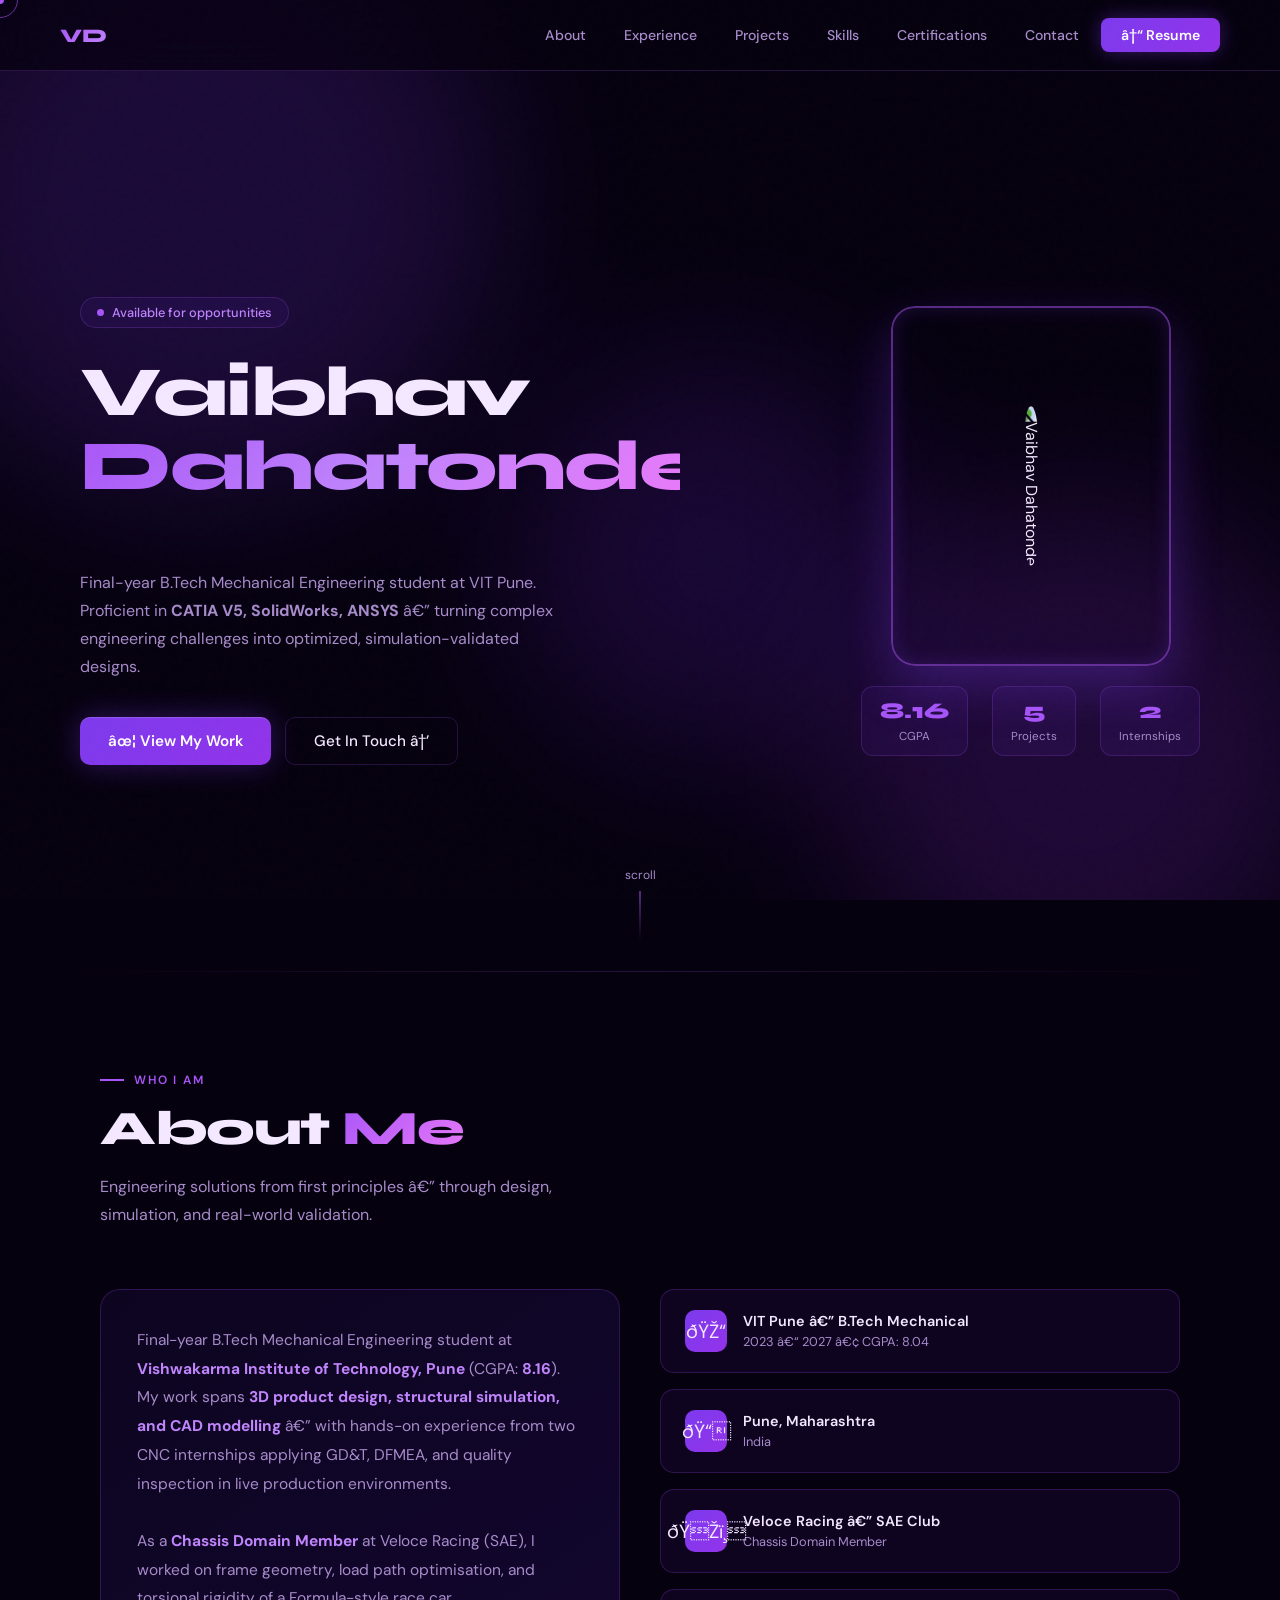
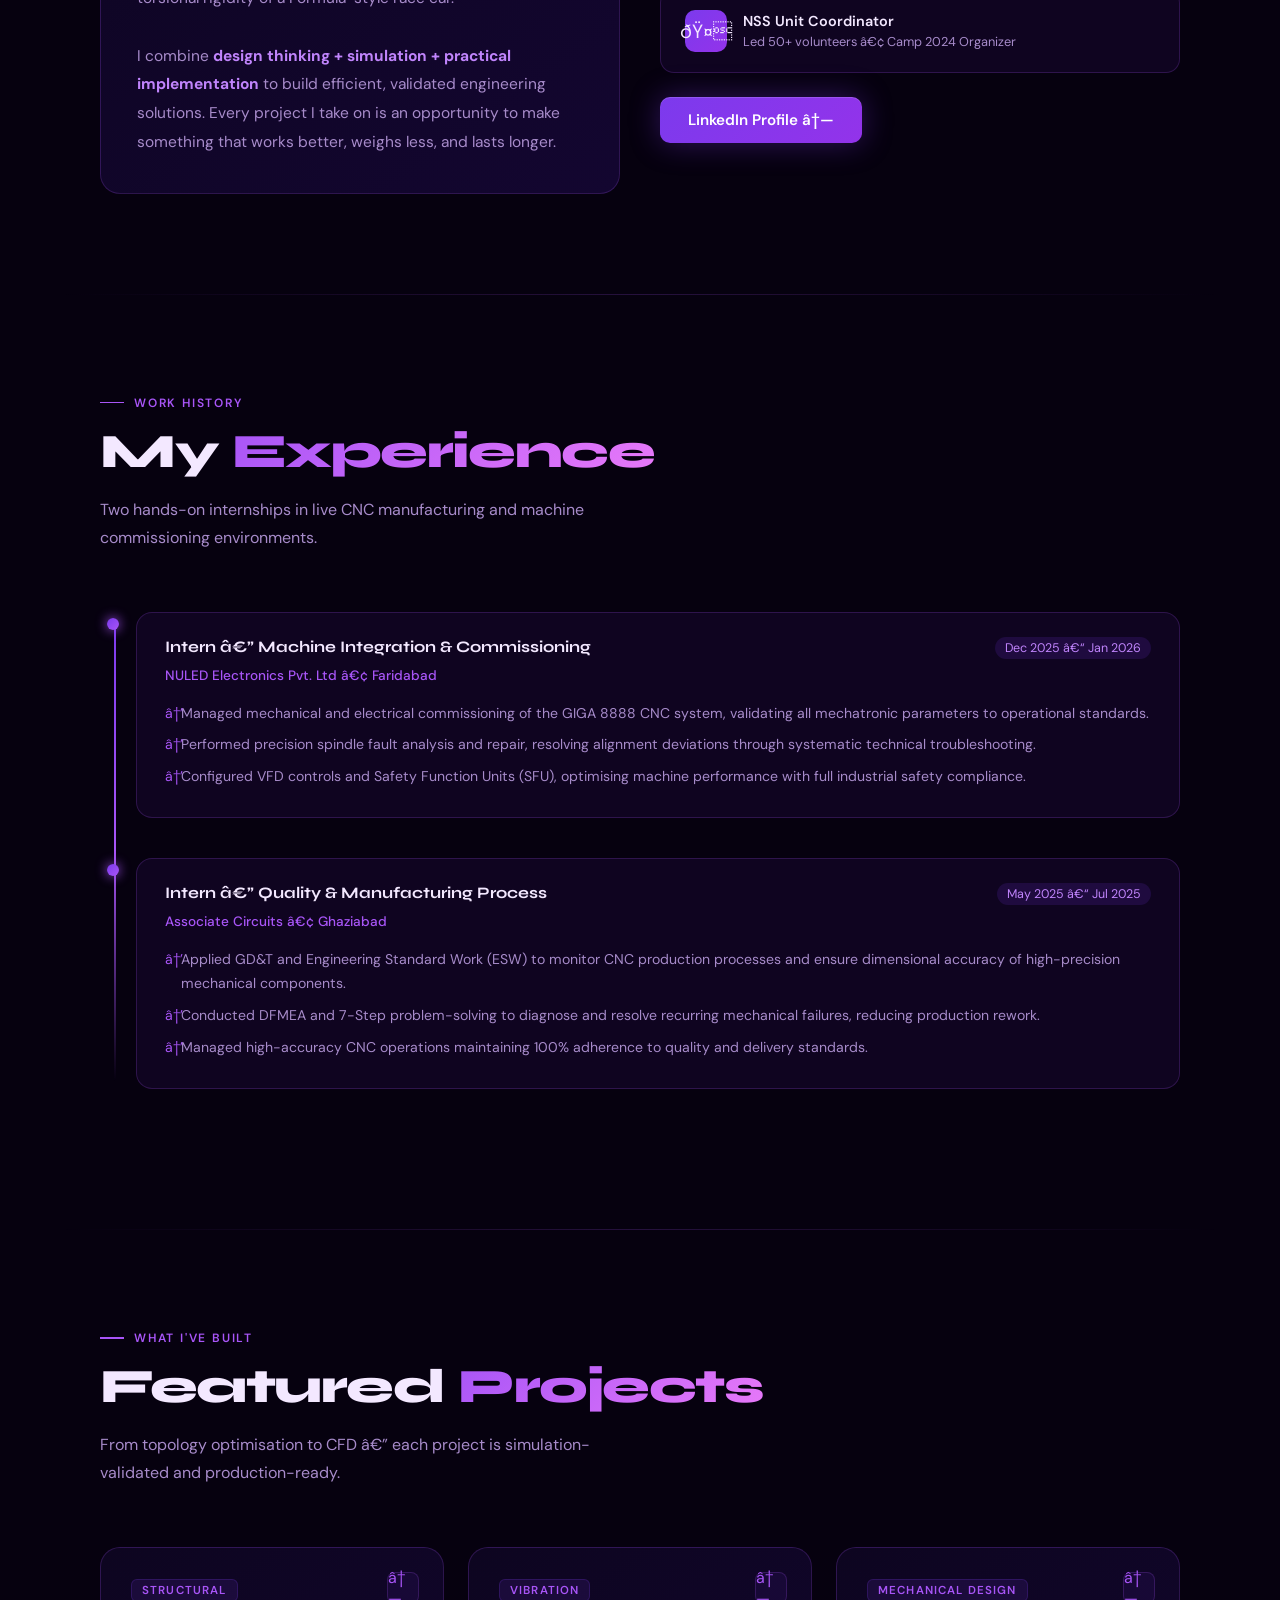
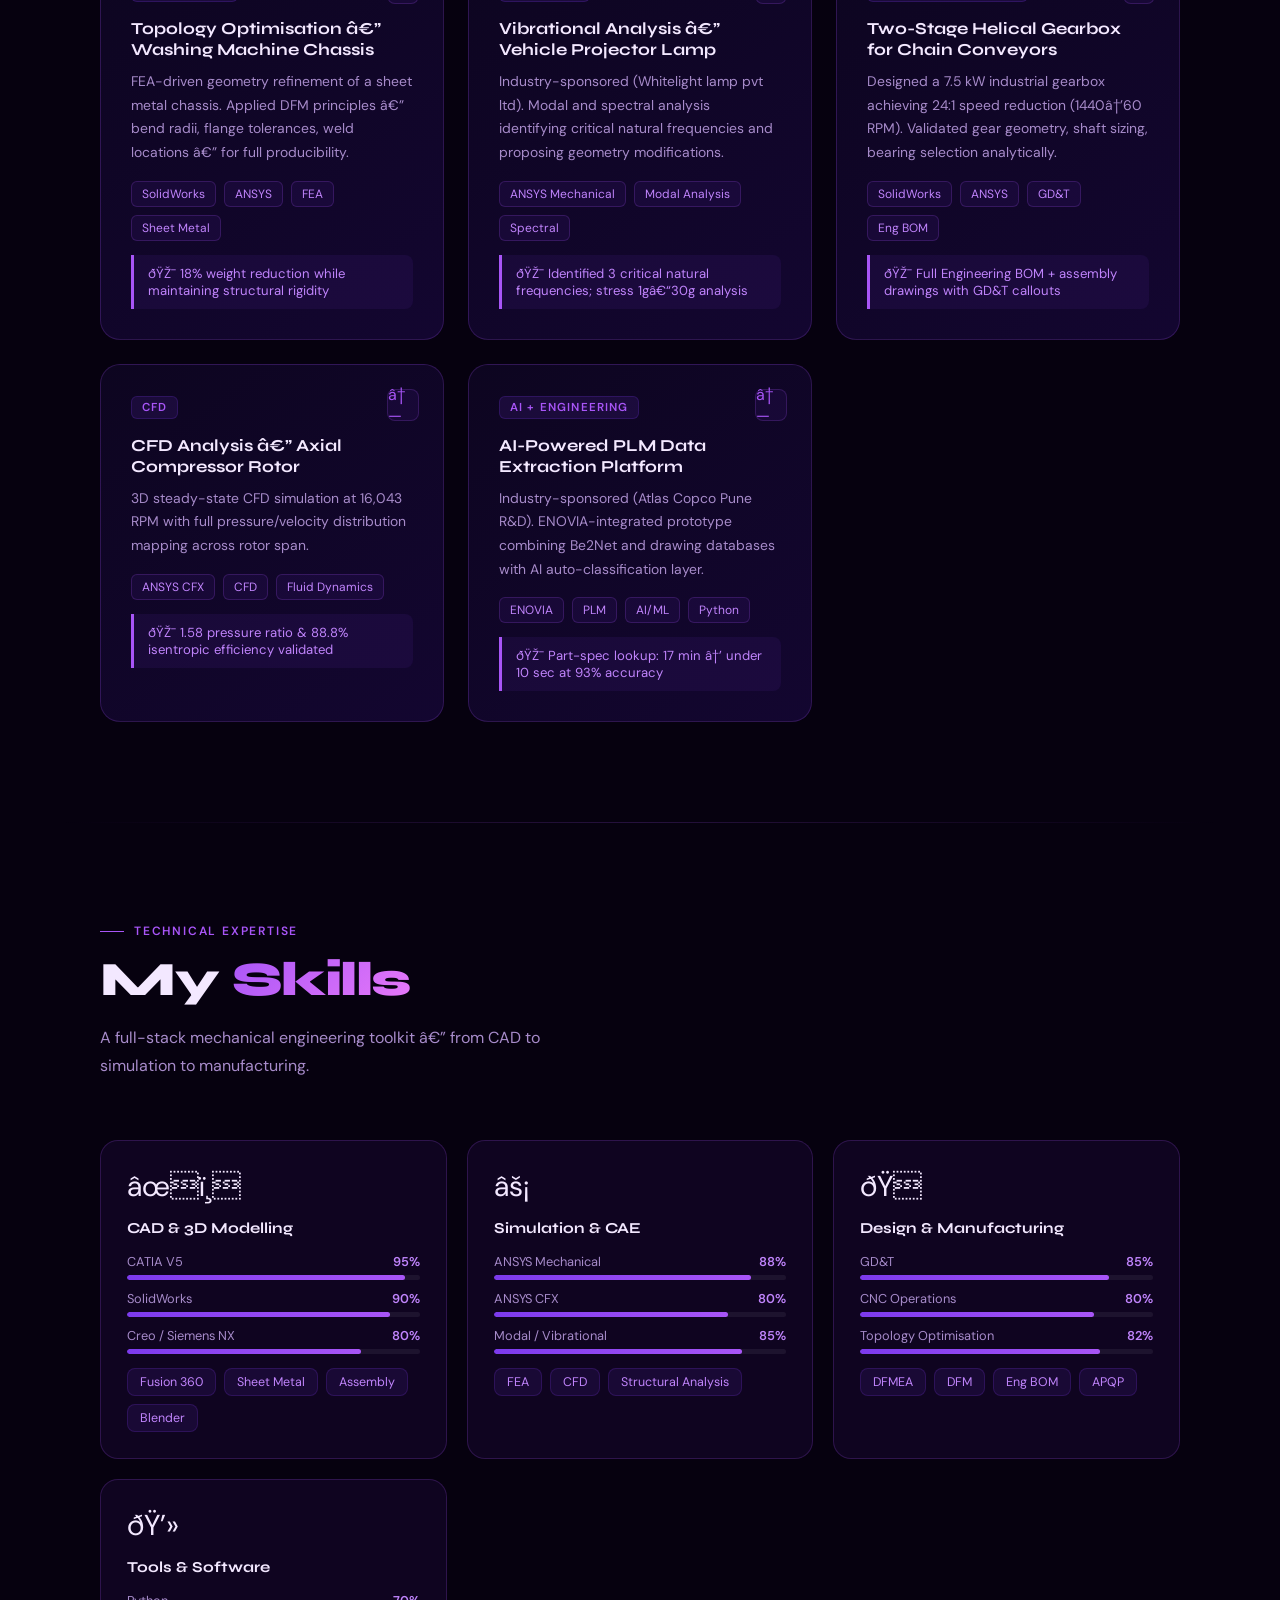
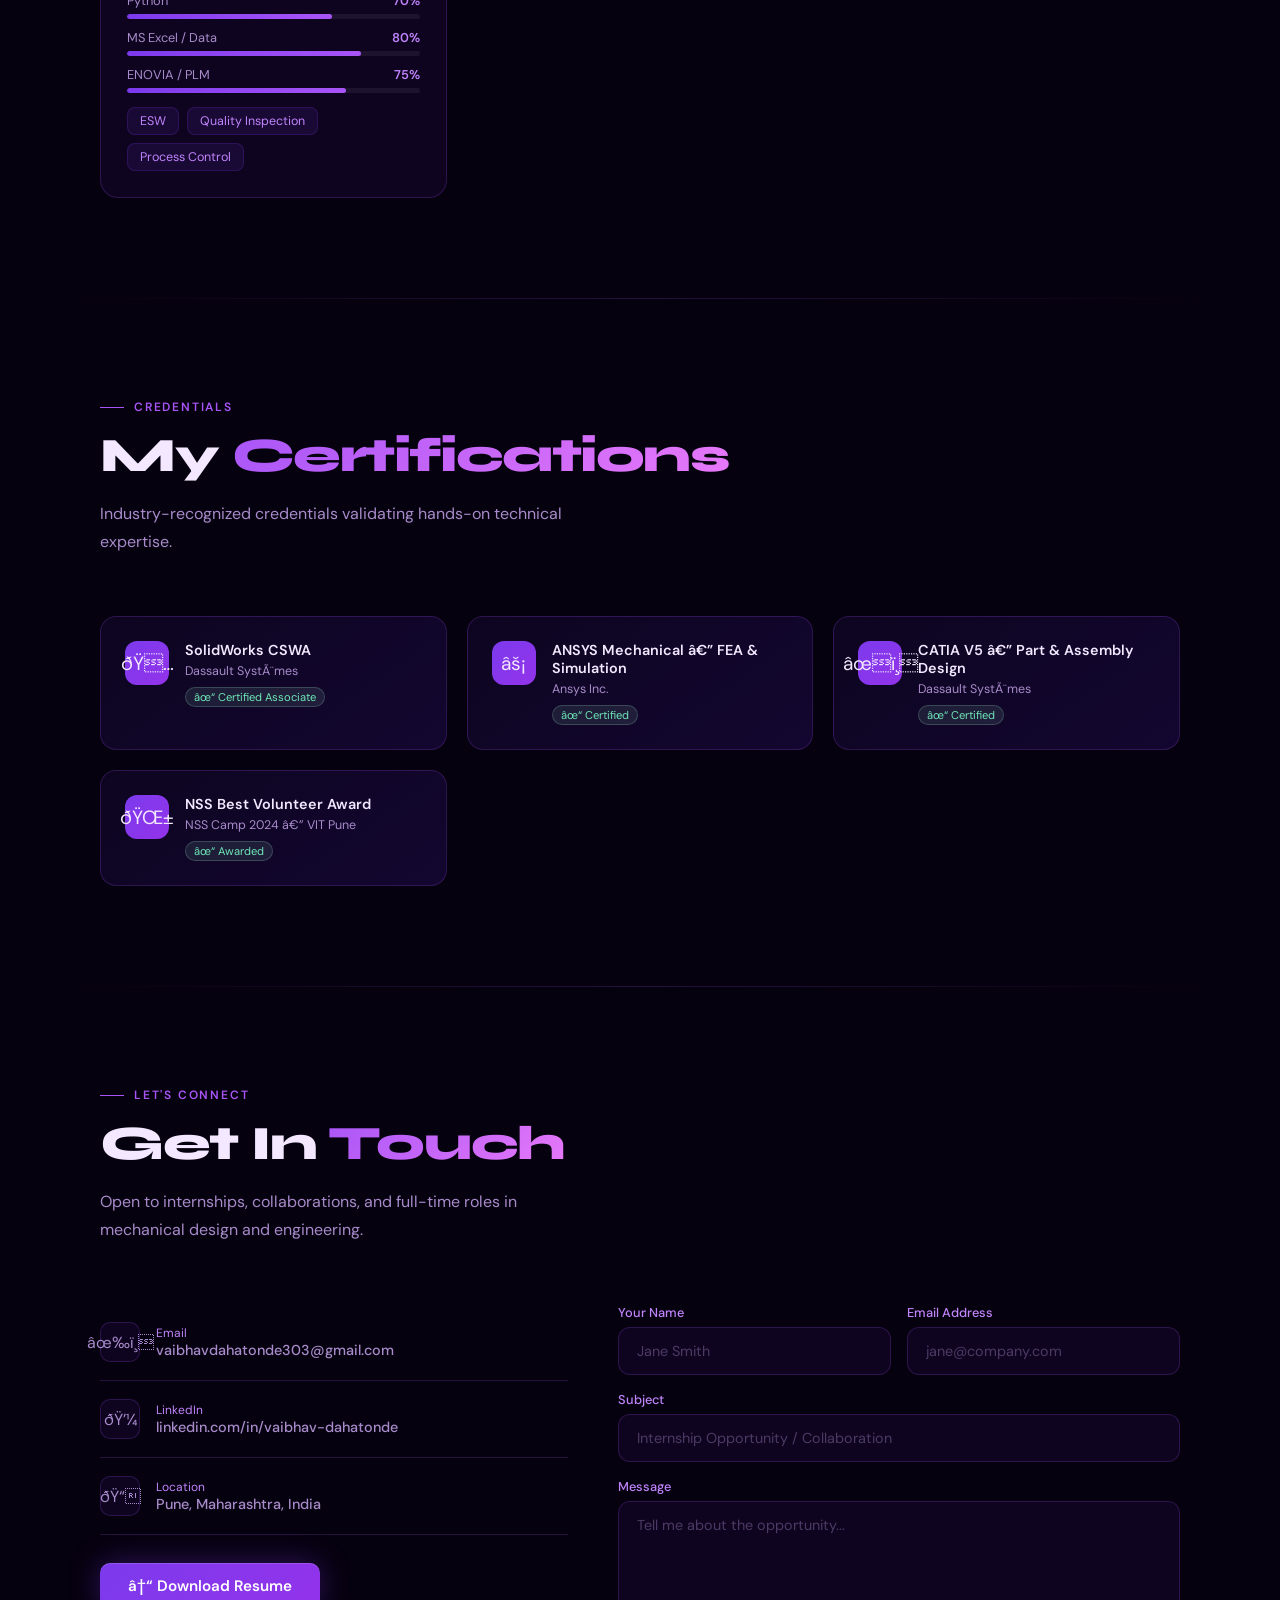
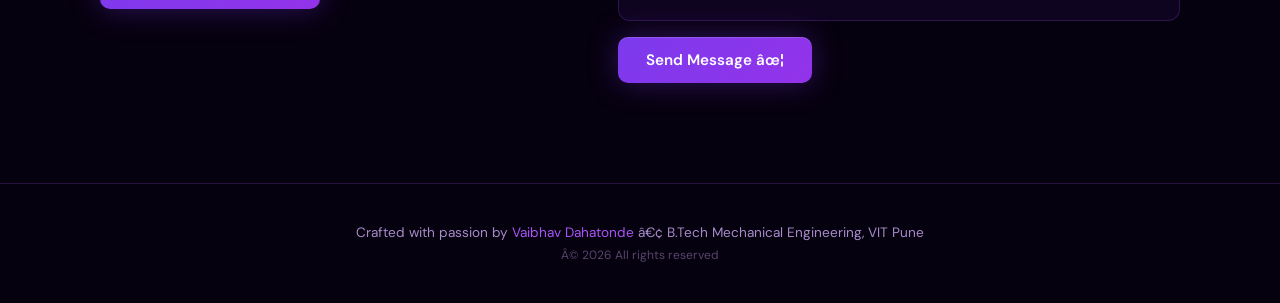
==== index.html @ a826ba63 "Update print statement from 'Hello' to 'Goodbye'" ====
<!DOCTYPE html>
<html lang="en">
<head>
<meta charset="UTF-8">
<meta name="viewport" content="width=device-width, initial-scale=1.0">
<title>Vaibhav Dahatonde | Design Engineer</title>
<link href="https://fonts.googleapis.com/css2?family=Syne:wght@400;600;700;800&family=DM+Sans:wght@300;400;500&display=swap" rel="stylesheet">

<style>
:root {
  --v1: #7c3aed;
  --v2: #9333ea;
  --v3: #a855f7;
  --v4: #c084fc;
  --v5: #e9d5ff;
  --bg: #06010f;
  --bg2: #0d0520;
  --bg3: #130630;
  --surface: rgba(124,58,237,0.08);
  --border: rgba(168,85,247,0.2);
  --text: #f3e8ff;
  --muted: #a78bca;
  --glow: 0 0 40px rgba(124,58,237,0.5);
}

*, *::before, *::after { margin:0; padding:0; box-sizing:border-box; }

html { scroll-behavior: smooth; }

body {
  background: var(--bg);
  color: var(--text);
  font-family: 'DM Sans', sans-serif;
  overflow-x: hidden;
  cursor: none;
}

/* â”€â”€â”€ CUSTOM CURSOR â”€â”€â”€ */
.cursor-dot {
  position: fixed; top:0; left:0; width:8px; height:8px;
  background: var(--v3); border-radius:50%; pointer-events:none;
  z-index:9999; transform:translate(-50%,-50%);
  transition: transform 0.1s;
}
.cursor-ring {
  position: fixed; top:0; left:0; width:36px; height:36px;
  border:1.5px solid rgba(168,85,247,0.6); border-radius:50%;
  pointer-events:none; z-index:9998; transform:translate(-50%,-50%);
  transition: all 0.15s ease;
}
body:has(a:hover) .cursor-ring,
body:has(button:hover) .cursor-ring { transform:translate(-50%,-50%) scale(1.6); border-color:var(--v3); }

/* â”€â”€â”€ NOISE OVERLAY â”€â”€â”€ */
body::before {
  content:''; position:fixed; inset:0;
  background-image: url("data:image/svg+xml,%3Csvg viewBox='0 0 200 200' xmlns='http://www.w3.org/2000/svg'%3E%3Cfilter id='n'%3E%3CfeTurbulence type='fractalNoise' baseFrequency='0.9' numOctaves='4' stitchTiles='stitch'/%3E%3C/filter%3E%3Crect width='100%25' height='100%25' filter='url(%23n)' opacity='0.04'/%3E%3C/svg%3E");
  pointer-events:none; z-index:1000; opacity:0.4;
}

/* â”€â”€â”€ AURORA BG â”€â”€â”€ */
.aurora {
  position:fixed; inset:0; pointer-events:none; z-index:0; overflow:hidden;
}
.aurora-blob {
  position:absolute; border-radius:50%; filter:blur(80px); opacity:0.18; animation:drift 12s ease-in-out infinite alternate;
}
.aurora-blob:nth-child(1) { width:600px; height:600px; background:var(--v1); top:-100px; left:-100px; animation-delay:0s; }
.aurora-blob:nth-child(2) { width:500px; height:500px; background:var(--v2); bottom:-100px; right:-50px; animation-delay:-4s; }
.aurora-blob:nth-child(3) { width:400px; height:400px; background:#6d28d9; top:40%; left:40%; animation-delay:-8s; }

@keyframes drift {
  from { transform: translate(0,0) scale(1); }
  to   { transform: translate(40px,40px) scale(1.1); }
}

/* â”€â”€â”€ NAV â”€â”€â”€ */
header {
  display:flex; justify-content:space-between; align-items:center;
  padding:18px 60px;
  background: rgba(6,1,15,0.7);
  backdrop-filter: blur(20px);
  border-bottom: 1px solid var(--border);
  position:sticky; top:0; z-index:500;
}
.logo {
  font-family:'Syne',sans-serif; font-weight:800; font-size:1.2rem;
  background: linear-gradient(135deg, var(--v3), var(--v4));
  -webkit-background-clip:text; -webkit-text-fill-color:transparent;
  letter-spacing:-0.02em;
}
nav { display:flex; align-items:center; gap:6px; }
nav a {
  color:var(--muted); text-decoration:none; padding:8px 16px;
  border-radius:8px; font-size:0.88rem; font-weight:500;
  transition: all 0.25s; position:relative;
}
nav a:hover { color:var(--text); background:var(--surface); }

.nav-cta {
  background: linear-gradient(135deg, var(--v1), var(--v2)) !important;
  color: white !important; padding:8px 20px !important;
  border-radius:8px; font-weight:600 !important;
  box-shadow: 0 0 20px rgba(124,58,237,0.4);
}
.nav-cta:hover { box-shadow: 0 0 35px rgba(124,58,237,0.7) !important; transform:translateY(-1px); }

.hamburger { display:none; flex-direction:column; gap:5px; cursor:pointer; padding:4px; }
.hamburger span { display:block; width:24px; height:2px; background:var(--v3); border-radius:2px; transition:0.3s; }

/* â”€â”€â”€ HERO â”€â”€â”€ */
.hero {
  position:relative; z-index:1;
  min-height: 100vh;
  display:flex; align-items:center; justify-content:space-between;
  padding: 80px 80px 60px;
  gap:40px;
}

.hero-left { flex:1; max-width:600px; }

.hero-badge {
  display:inline-flex; align-items:center; gap:8px;
  background: var(--surface); border:1px solid var(--border);
  padding:6px 16px; border-radius:50px; margin-bottom:28px;
  font-size:0.8rem; color:var(--v4); font-weight:500;
}
.hero-badge::before { content:''; width:7px; height:7px; background:var(--v3); border-radius:50%; animation: pulse 2s ease infinite; }
@keyframes pulse { 0%,100%{opacity:1;transform:scale(1);} 50%{opacity:0.5;transform:scale(1.3);} }

h1.hero-title {
  font-family:'Syne',sans-serif; font-size:clamp(2.8rem,5.5vw,5rem);
  font-weight:800; line-height:1.05; letter-spacing:-0.03em; margin-bottom:16px;
}
.hero-title span {
  background: linear-gradient(135deg, var(--v3) 0%, #c084fc 50%, #e879f9 100%);
  -webkit-background-clip:text; -webkit-text-fill-color:transparent;
  display:block;
}

.hero-typing {
  font-family:'Syne',sans-serif; font-size:1.2rem; font-weight:600;
  color:var(--v4); margin-bottom:20px; height:1.5em;
}

.hero-desc {
  color:var(--muted); line-height:1.75; font-size:1rem; margin-bottom:36px; max-width:480px;
}

.hero-buttons { display:flex; gap:14px; flex-wrap:wrap; }

.btn-primary {
  display:inline-flex; align-items:center; gap:8px;
  padding:13px 28px;
  background: linear-gradient(135deg, var(--v1), var(--v2));
  border:none; border-radius:10px; color:white;
  font-family:'DM Sans',sans-serif; font-size:0.95rem; font-weight:600;
  cursor:pointer; text-decoration:none;
  box-shadow: 0 0 30px rgba(124,58,237,0.35), inset 0 1px 0 rgba(255,255,255,0.15);
  transition: all 0.3s;
}
.btn-primary:hover { transform:translateY(-3px); box-shadow:0 0 50px rgba(124,58,237,0.6), inset 0 1px 0 rgba(255,255,255,0.15); }

.btn-outline {
  display:inline-flex; align-items:center; gap:8px;
  padding:13px 28px;
  background:transparent; border:1.5px solid var(--border);
  border-radius:10px; color:var(--text);
  font-family:'DM Sans',sans-serif; font-size:0.95rem; font-weight:500;
  cursor:pointer; text-decoration:none; transition:all 0.3s;
}
.btn-outline:hover { border-color:var(--v3); background:var(--surface); transform:translateY(-3px); }

.hero-right {
  flex-shrink:0; display:flex; flex-direction:column; align-items:center; gap:20px;
}

.avatar-wrap {
  position:relative; width:280px; height:360px;
  border-radius: 24px;
  box-shadow: 0 20px 50px rgba(124,58,237,0.3);
  overflow: hidden;
}
.avatar-wrap::after {
  content: '';
  position: absolute;
  inset: 0;
  border-radius: 24px;
  border: 2px solid rgba(168,85,247,0.5);
  box-shadow: inset 0 0 20px rgba(124,58,237,0.2);
  pointer-events: none;
  z-index: 2;
}
.avatar-ring, .avatar-ring2 {
  display: none;
}
.avatar-wrap img {
  position: absolute;
  top: 50%;
  left: 50%;
  width: 360px;
  height: 280px;
  object-fit: cover;
  transform: translate(-50%, -50%) rotate(90deg);
  z-index: 1;
}
.avatar-placeholder {
  width: 100%; height: 100%; border-radius: 24px;
  background: linear-gradient(135deg, var(--bg3), var(--v1));
  display:flex; align-items:center; justify-content:center;
  font-family:'Syne',sans-serif; font-size:4rem; font-weight:800;
  color:rgba(255,255,255,0.8);
}

.hero-stats {
  display:flex; gap:24px;
}
.stat-chip {
  background:var(--surface); border:1px solid var(--border);
  padding:10px 18px; border-radius:12px; text-align:center;
}
.stat-chip .num { font-family:'Syne',sans-serif; font-size:1.4rem; font-weight:800; color:var(--v3); display:block; }
.stat-chip .label { font-size:0.72rem; color:var(--muted); }

.scroll-hint {
  position:absolute; bottom:30px; left:50%; transform:translateX(-50%);
  display:flex; flex-direction:column; align-items:center; gap:8px;
  color:var(--muted); font-size:0.75rem; z-index:2;
  animation: float 2.5s ease-in-out infinite;
}
.scroll-hint::after {
  content:''; width:1px; height:50px;
  background: linear-gradient(to bottom, var(--v3), transparent);
}
@keyframes float { 0%,100%{transform:translateX(-50%) translateY(0);} 50%{transform:translateX(-50%) translateY(8px);} }

/* â”€â”€â”€ SECTION WRAPPER â”€â”€â”€ */
.section-wrap {
  position:relative; z-index:1;
  max-width:1200px; margin:0 auto; padding:100px 60px;
}

.section-label {
  font-size:0.75rem; font-weight:600; letter-spacing:0.15em;
  text-transform:uppercase; color:var(--v3); margin-bottom:12px;
  display:flex; align-items:center; gap:10px;
}
.section-label::before { content:''; width:24px; height:1.5px; background:var(--v3); }

h2.section-title {
  font-family:'Syne',sans-serif; font-size:clamp(2rem,4vw,3rem);
  font-weight:800; letter-spacing:-0.03em; margin-bottom:16px;
}

.section-title span {
  background: linear-gradient(135deg, var(--v3), #e879f9);
  -webkit-background-clip:text; -webkit-text-fill-color:transparent;
}

.section-desc { color:var(--muted); max-width:500px; line-height:1.75; margin-bottom:60px; }

/* â”€â”€â”€ DIVIDER â”€â”€â”€ */
.divider {
  height:1px; background: linear-gradient(to right, transparent, var(--border), transparent);
  margin: 0 60px; position:relative; z-index:1;
}

/* â”€â”€â”€ ABOUT â”€â”€â”€ */
.about-grid { display:grid; grid-template-columns:1fr 1fr; gap:40px; align-items:start; }

.about-card {
  background: linear-gradient(145deg, var(--bg2), var(--bg3));
  border:1px solid var(--border); border-radius:20px; padding:36px;
  line-height:1.85; color:var(--muted); font-size:0.97rem;
}
.about-card strong { color:var(--v4); }

.about-highlights { display:flex; flex-direction:column; gap:16px; }

.highlight-item {
  background:var(--surface); border:1px solid var(--border);
  border-radius:14px; padding:20px 24px;
  display:flex; align-items:center; gap:16px;
  transition:all 0.3s;
}
.highlight-item:hover { border-color:var(--v3); transform:translateX(6px); }

.hi-icon {
  width:42px; height:42px; border-radius:10px;
  background: linear-gradient(135deg, var(--v1), var(--v2));
  display:flex; align-items:center; justify-content:center; font-size:1.2rem; flex-shrink:0;
}
.hi-text strong { display:block; font-weight:600; font-size:0.9rem; color:var(--text); }
.hi-text span { font-size:0.8rem; color:var(--muted); }

/* â”€â”€â”€ EXPERIENCE â”€â”€â”€ */
.timeline { position:relative; padding-left:36px; }
.timeline::before {
  content:''; position:absolute; left:14px; top:8px; bottom:8px; width:1.5px;
  background: linear-gradient(to bottom, var(--v1), var(--v3), transparent);
}

.timeline-item { position:relative; margin-bottom:40px; }
.timeline-item::before {
  content:''; position:absolute; left:-29px; top:6px;
  width:12px; height:12px; border-radius:50%;
  background: linear-gradient(135deg, var(--v1), var(--v3));
  box-shadow: 0 0 12px var(--v3);
}

.timeline-card {
  background:var(--surface); border:1px solid var(--border);
  border-radius:16px; padding:24px 28px; transition:all 0.3s;
}
.timeline-card:hover { border-color:var(--v3); box-shadow:0 0 30px rgba(124,58,237,0.15); }

.tc-header { display:flex; justify-content:space-between; align-items:flex-start; flex-wrap:wrap; gap:8px; margin-bottom:8px; }
.tc-role { font-family:'Syne',sans-serif; font-weight:700; font-size:1rem; color:var(--text); }
.tc-period { font-size:0.78rem; color:var(--v4); background:rgba(124,58,237,0.15); padding:3px 10px; border-radius:20px; }
.tc-company { font-size:0.85rem; color:var(--v3); font-weight:500; margin-bottom:14px; }
.tc-points { list-style:none; }
.tc-points li { font-size:0.88rem; color:var(--muted); line-height:1.7; padding:4px 0; padding-left:16px; position:relative; }
.tc-points li::before { content:'â†’'; position:absolute; left:0; color:var(--v3); }

/* â”€â”€â”€ PROJECTS â”€â”€â”€ */
.projects-grid { display:grid; grid-template-columns:repeat(auto-fit,minmax(320px,1fr)); gap:24px; }

.project-card {
  background: linear-gradient(145deg, var(--bg2), var(--bg3));
  border:1px solid var(--border); border-radius:20px; padding:30px;
  transition: all 0.4s; position:relative; overflow:hidden;
  cursor:pointer;
}
.project-card::before {
  content:''; position:absolute; inset:0;
  background: linear-gradient(135deg, rgba(124,58,237,0.08), transparent);
  opacity:0; transition:0.4s;
}
.project-card:hover { border-color:var(--v3); transform:translateY(-8px); box-shadow:0 20px 60px rgba(124,58,237,0.2); }
.project-card:hover::before { opacity:1; }

.pc-tag {
  display:inline-block; font-size:0.72rem; font-weight:600; letter-spacing:0.1em;
  text-transform:uppercase; color:var(--v3); background:rgba(124,58,237,0.12);
  border:1px solid rgba(124,58,237,0.2); padding:3px 10px; border-radius:6px; margin-bottom:16px;
}
.pc-title { font-family:'Syne',sans-serif; font-size:1.05rem; font-weight:700; margin-bottom:10px; color:var(--text); }
.pc-desc { font-size:0.87rem; color:var(--muted); line-height:1.7; margin-bottom:16px; }
.pc-tools { display:flex; gap:8px; flex-wrap:wrap; }
.pc-tool {
  font-size:0.75rem; padding:4px 10px; border-radius:6px;
  background:var(--surface); border:1px solid var(--border); color:var(--v4);
}
.pc-arrow {
  position:absolute; top:24px; right:24px; width:32px; height:32px;
  border-radius:8px; background:var(--surface); border:1px solid var(--border);
  display:flex; align-items:center; justify-content:center; color:var(--v3);
  transition:0.3s; font-size:1rem;
}
.project-card:hover .pc-arrow { background:var(--v1); border-color:var(--v1); color:white; }

.pc-achievement {
  margin-top:14px; padding:10px 14px;
  background:rgba(124,58,237,0.08); border-left:3px solid var(--v3);
  border-radius:0 8px 8px 0; font-size:0.82rem; color:var(--v4);
}

/* â”€â”€â”€ SKILLS â”€â”€â”€ */
.skills-grid { display:grid; grid-template-columns:repeat(auto-fit,minmax(260px,1fr)); gap:20px; }

.skill-category {
  background:var(--surface); border:1px solid var(--border);
  border-radius:18px; padding:26px; transition:all 0.3s;
}
.skill-category:hover { border-color:var(--v3); box-shadow:0 0 30px rgba(124,58,237,0.15); }

.sc-icon { font-size:1.8rem; margin-bottom:14px; }
.sc-title { font-family:'Syne',sans-serif; font-weight:700; font-size:0.95rem; margin-bottom:16px; color:var(--text); }

.skill-bars { display:flex; flex-direction:column; gap:10px; }
.skill-bar-item { }
.sbi-header { display:flex; justify-content:space-between; font-size:0.8rem; margin-bottom:5px; }
.sbi-name { color:var(--muted); }
.sbi-pct { color:var(--v4); font-weight:600; }
.sbi-track { height:5px; background:rgba(255,255,255,0.06); border-radius:5px; overflow:hidden; }
.sbi-fill { height:100%; border-radius:5px; background: linear-gradient(90deg, var(--v1), var(--v3)); transform:scaleX(0); transform-origin:left; transition:transform 1.2s cubic-bezier(0.4,0,0.2,1); }
.sbi-fill.animated { transform:scaleX(1); }

.skill-tags { display:flex; flex-wrap:wrap; gap:8px; margin-top:14px; }
.skill-tag {
  font-size:0.78rem; padding:5px 12px; border-radius:8px;
  background:rgba(124,58,237,0.1); border:1px solid rgba(124,58,237,0.2);
  color:var(--v4); transition:all 0.25s;
}
.skill-tag:hover { background:rgba(124,58,237,0.2); color:var(--v3); }

/* â”€â”€â”€ CERTIFICATIONS â”€â”€â”€ */
.cert-grid { display:grid; grid-template-columns:repeat(auto-fit,minmax(260px,1fr)); gap:20px; }

.cert-card {
  background: linear-gradient(145deg, var(--bg2), var(--bg3));
  border:1px solid var(--border); border-radius:16px; padding:24px;
  display:flex; align-items:flex-start; gap:16px; transition:all 0.3s;
}
.cert-card:hover { border-color:var(--v3); transform:translateY(-4px); box-shadow:0 12px 40px rgba(124,58,237,0.15); }

.cert-icon {
  width:44px; height:44px; border-radius:12px; flex-shrink:0;
  background: linear-gradient(135deg, var(--v1), var(--v2));
  display:flex; align-items:center; justify-content:center; font-size:1.2rem;
}
.cert-name { font-weight:600; font-size:0.9rem; color:var(--text); margin-bottom:4px; }
.cert-issuer { font-size:0.78rem; color:var(--muted); }
.cert-badge {
  display:inline-block; margin-top:8px; font-size:0.7rem; padding:2px 8px;
  background:rgba(167,243,208,0.1); border:1px solid rgba(167,243,208,0.2);
  color:#6ee7b7; border-radius:20px;
}

/* â”€â”€â”€ CONTACT â”€â”€â”€ */
.contact-grid { display:grid; grid-template-columns:1fr 1.2fr; gap:50px; align-items:start; }

.contact-info { }
.contact-item {
  display:flex; align-items:center; gap:16px; padding:18px 0;
  border-bottom:1px solid var(--border); color:var(--muted);
  text-decoration:none; transition:0.3s;
}
.contact-item:hover { color:var(--text); }
.contact-item:hover .ci-icon { background: linear-gradient(135deg,var(--v1),var(--v2)); }
.ci-icon {
  width:40px; height:40px; border-radius:10px; background:var(--surface);
  border:1px solid var(--border); display:flex; align-items:center; justify-content:center;
  font-size:1rem; transition:0.3s; flex-shrink:0;
}
.ci-label { font-size:0.75rem; color:var(--v4); }
.ci-val { font-size:0.9rem; font-weight:500; }

.contact-form { display:flex; flex-direction:column; gap:16px; }
.form-group { display:flex; flex-direction:column; gap:6px; }
.form-group label { font-size:0.8rem; color:var(--v4); font-weight:500; }
.form-group input, .form-group textarea {
  background:var(--surface); border:1.5px solid var(--border);
  border-radius:12px; padding:14px 18px; color:var(--text);
  font-family:'DM Sans',sans-serif; font-size:0.9rem; outline:none;
  transition:border-color 0.3s; resize:none;
}
.form-group input:focus, .form-group textarea:focus { border-color:var(--v3); }
.form-group input::placeholder, .form-group textarea::placeholder { color:rgba(167,139,202,0.4); }

/* â”€â”€â”€ FOOTER â”€â”€â”€ */
footer {
  text-align:center; padding:40px 20px;
  border-top:1px solid var(--border); color:var(--muted);
  font-size:0.85rem; position:relative; z-index:1;
}
footer span { color:var(--v3); }

/* â”€â”€â”€ MOBILE NAV â”€â”€â”€ */
.mobile-menu {
  display:none; flex-direction:column; gap:4px;
  background:rgba(6,1,15,0.97); backdrop-filter:blur(20px);
  border-bottom:1px solid var(--border);
  padding:16px 24px;
}
.mobile-menu a {
  color:var(--muted); text-decoration:none; padding:10px 0;
  border-bottom:1px solid var(--border); font-size:0.95rem;
  transition:color 0.2s;
}
.mobile-menu a:hover { color:var(--v3); }
.mobile-menu.open { display:flex; }

/* â”€â”€â”€ FADE IN â”€â”€â”€ */
.fade-up {
  opacity:0; transform:translateY(30px);
  transition: opacity 0.7s ease, transform 0.7s ease;
}
.fade-up.visible { opacity:1; transform:translateY(0); }

/* â”€â”€â”€ RESPONSIVE â”€â”€â”€ */
@media (max-width: 900px) {
  header { padding:16px 24px; }
  nav { display:none; }
  .hamburger { display:flex; }

  .hero { flex-direction:column; padding:60px 24px 80px; text-align:center; gap:40px; }
  .hero-left { max-width:100%; }
  .hero-desc { margin:0 auto 36px; }
  .hero-buttons { justify-content:center; }
  .hero-right { width:100%; }
  .avatar-wrap { width:220px; height:220px; }
  .hero-stats { justify-content:center; }

  .section-wrap { padding:70px 24px; }
  .about-grid { grid-template-columns:1fr; }
  .contact-grid { grid-template-columns:1fr; }
  .divider { margin:0 24px; }
}

@media (max-width: 600px) {
  h2.section-title { font-size:1.8rem; }
  .hero-stats { gap:12px; }
  .stat-chip { padding:8px 14px; }
  .stat-chip .num { font-size:1.2rem; }
  .projects-grid { grid-template-columns:1fr; }
  .skills-grid { grid-template-columns:1fr; }
  .cert-grid { grid-template-columns:1fr; }
}
</style>
</head>
<body>

<div class="cursor-dot" id="dot"></div>
<div class="cursor-ring" id="ring"></div>

<div class="aurora">
  <div class="aurora-blob"></div>
  <div class="aurora-blob"></div>
  <div class="aurora-blob"></div>
</div>

<!-- â”€â”€â”€ HEADER â”€â”€â”€ -->
<header>
  <div class="logo">VD</div>
  <nav>
    <a href="#about">About</a>
    <a href="#experience">Experience</a>
    <a href="#projects">Projects</a>
    <a href="#skills">Skills</a>
    <a href="#certifications">Certifications</a>
    <a href="#contact">Contact</a>
    <a href="resume.pdf" download="Vaibhav_Dahatonde_Resume.pdf" class="nav-cta">â†“ Resume</a>
  </nav>
  <div class="hamburger" id="hamburger" onclick="toggleMenu()">
    <span></span><span></span><span></span>
  </div>
</header>

<div class="mobile-menu" id="mobileMenu">
  <a href="#about" onclick="toggleMenu()">About</a>
  <a href="#experience" onclick="toggleMenu()">Experience</a>
  <a href="#projects" onclick="toggleMenu()">Projects</a>
  <a href="#skills" onclick="toggleMenu()">Skills</a>
  <a href="#certifications" onclick="toggleMenu()">Certifications</a>
  <a href="#contact" onclick="toggleMenu()">Contact</a>
  <a href="resume.pdf" download="Vaibhav_Dahatonde_Resume.pdf" onclick="toggleMenu()">â†“ Download Resume</a>
</div>

<!-- â”€â”€â”€ HERO â”€â”€â”€ -->
<section class="hero">
  <div class="hero-left fade-up">
    <div class="hero-badge">Available for opportunities</div>
    <h1 class="hero-title">
      Vaibhav
      <span>Dahatonde</span>
    </h1>
    <div class="hero-typing" id="typing"></div>
    <p class="hero-desc">
      Final-year B.Tech Mechanical Engineering student at VIT Pune. Proficient in
      <strong>CATIA V5, SolidWorks, ANSYS</strong> â€” turning complex engineering challenges into
      optimized, simulation-validated designs.
    </p>
    <div class="hero-buttons">
      <a href="projects.html" class="btn-primary">
        âœ¦ View My Work
      </a>
      <a href="#contact" class="btn-outline">
        Get In Touch â†’
      </a>
    </div>
  </div>

  <div class="hero-right fade-up" style="transition-delay:0.2s">
    <div class="avatar-wrap">
      <div class="avatar-ring"></div>
      <div class="avatar-ring2"></div>
      <img src="avatar.jpg" alt="Vaibhav Dahatonde" style="width:100%;height:100%;border-radius:50%;object-fit:cover;object-position:top center;position:relative;z-index:1;">
       </div>
    <div class="hero-stats">
      <div class="stat-chip">
        <span class="num" data-target="8.16">0</span>
        <span class="label">CGPA</span>
      </div>
      <div class="stat-chip">
        <span class="num" data-target="5">0</span>
        <span class="label">Projects</span>
      </div>
      <div class="stat-chip">
        <span class="num" data-target="2">0</span>
        <span class="label">Internships</span>
      </div>
    </div>
  </div>

  <div class="scroll-hint">scroll</div>
</section>

<div class="divider"></div>

<!-- â”€â”€â”€ ABOUT â”€â”€â”€ -->
<section id="about" class="section-wrap">
  <div class="section-label">Who I Am</div>
  <h2 class="section-title">About <span>Me</span></h2>
  <p class="section-desc">Engineering solutions from first principles â€” through design, simulation, and real-world validation.</p>

  <div class="about-grid fade-up">
    <div class="about-card">
      <p>
        Final-year B.Tech Mechanical Engineering student at <strong>Vishwakarma Institute of Technology, Pune</strong> (CGPA: <strong>8.16</strong>). 
        My work spans <strong>3D product design, structural simulation, and CAD modelling</strong> â€” with hands-on experience from two CNC internships applying GD&T, DFMEA, and quality inspection in live production environments.
        <br><br>
        As a <strong>Chassis Domain Member</strong> at Veloce Racing (SAE), I worked on frame geometry, load path optimisation, and torsional rigidity of a Formula-style race car.
        <br><br>
        I combine <strong>design thinking + simulation + practical implementation</strong> to build efficient, validated engineering solutions. Every project I take on is an opportunity to make something that works better, weighs less, and lasts longer.
      </p>
    </div>
    <div class="about-highlights">
      <div class="highlight-item">
        <div class="hi-icon">ðŸŽ“</div>
        <div class="hi-text">
          <strong>VIT Pune â€” B.Tech Mechanical</strong>
          <span>2023 â€“ 2027 â€¢ CGPA: 8.04</span>
        </div>
      </div>
      <div class="highlight-item">
        <div class="hi-icon">ðŸ“</div>
        <div class="hi-text">
          <strong>Pune, Maharashtra</strong>
          <span>India</span>
        </div>
      </div>
      <div class="highlight-item">
        <div class="hi-icon">ðŸŽï¸</div>
        <div class="hi-text">
          <strong>Veloce Racing â€” SAE Club</strong>
          <span>Chassis Domain Member</span>
        </div>
      </div>
      <div class="highlight-item">
        <div class="hi-icon">ðŸ¤</div>
        <div class="hi-text">
          <strong>NSS Unit Coordinator</strong>
          <span>Led 50+ volunteers â€¢ Camp 2024 Organizer</span>
        </div>
      </div>
      <a href="https://linkedin.com/in/vaibhav-dahatonde" target="_blank" class="btn-primary" style="align-self:flex-start; margin-top:8px;">
        LinkedIn Profile â†—
      </a>
    </div>
  </div>
</section>

<div class="divider"></div>

<!-- â”€â”€â”€ EXPERIENCE â”€â”€â”€ -->
<section id="experience" class="section-wrap">
  <div class="section-label">Work History</div>
  <h2 class="section-title">My <span>Experience</span></h2>
  <p class="section-desc">Two hands-on internships in live CNC manufacturing and machine commissioning environments.</p>

  <div class="timeline fade-up">
    <div class="timeline-item">
      <div class="timeline-card">
        <div class="tc-header">
          <div class="tc-role">Intern â€” Machine Integration & Commissioning</div>
          <div class="tc-period">Dec 2025 â€“ Jan 2026</div>
        </div>
        <div class="tc-company">NULED Electronics Pvt. Ltd â€¢ Faridabad</div>
        <ul class="tc-points">
          <li>Managed mechanical and electrical commissioning of the GIGA 8888 CNC system, validating all mechatronic parameters to operational standards.</li>
          <li>Performed precision spindle fault analysis and repair, resolving alignment deviations through systematic technical troubleshooting.</li>
          <li>Configured VFD controls and Safety Function Units (SFU), optimising machine performance with full industrial safety compliance.</li>
        </ul>
      </div>
    </div>
    <div class="timeline-item">
      <div class="timeline-card">
        <div class="tc-header">
          <div class="tc-role">Intern â€” Quality & Manufacturing Process</div>
          <div class="tc-period">May 2025 â€“ Jul 2025</div>
        </div>
        <div class="tc-company">Associate Circuits â€¢ Ghaziabad</div>
        <ul class="tc-points">
          <li>Applied GD&T and Engineering Standard Work (ESW) to monitor CNC production processes and ensure dimensional accuracy of high-precision mechanical components.</li>
          <li>Conducted DFMEA and 7-Step problem-solving to diagnose and resolve recurring mechanical failures, reducing production rework.</li>
          <li>Managed high-accuracy CNC operations maintaining 100% adherence to quality and delivery standards.</li>
        </ul>
      </div>
    </div>
  </div>
</section>

<div class="divider"></div>

<!-- â”€â”€â”€ PROJECTS â”€â”€â”€ -->
<section id="projects" class="section-wrap">
  <div class="section-label">What I've Built</div>
  <h2 class="section-title">Featured <span>Projects</span></h2>
  <p class="section-desc">From topology optimisation to CFD â€” each project is simulation-validated and production-ready.</p>

  <div class="projects-grid">

    <div class="project-card fade-up">
      <div class="pc-arrow">â†—</div>
      <div class="pc-tag">Structural</div>
      <div class="pc-title">Topology Optimisation â€” Washing Machine Chassis</div>
      <div class="pc-desc">FEA-driven geometry refinement of a sheet metal chassis. Applied DFM principles â€” bend radii, flange tolerances, weld locations â€” for full producibility.</div>
      <div class="pc-tools">
        <span class="pc-tool">SolidWorks</span>
        <span class="pc-tool">ANSYS</span>
        <span class="pc-tool">FEA</span>
        <span class="pc-tool">Sheet Metal</span>
      </div>
      <div class="pc-achievement">ðŸŽ¯ 18% weight reduction while maintaining structural rigidity</div>
    </div>

    <div class="project-card fade-up" style="transition-delay:0.1s">
      <div class="pc-arrow">â†—</div>
      <div class="pc-tag">Vibration</div>
      <div class="pc-title">Vibrational Analysis â€” Vehicle Projector Lamp</div>
      <div class="pc-desc">Industry-sponsored (Whitelight lamp pvt ltd). Modal and spectral analysis identifying critical natural frequencies and proposing geometry modifications.</div>
      <div class="pc-tools">
        <span class="pc-tool">ANSYS Mechanical</span>
        <span class="pc-tool">Modal Analysis</span>
        <span class="pc-tool">Spectral</span>
      </div>
      <div class="pc-achievement">ðŸŽ¯ Identified 3 critical natural frequencies; stress 1gâ€“30g analysis</div>
    </div>

    <div class="project-card fade-up" style="transition-delay:0.2s">
      <div class="pc-arrow">â†—</div>
      <div class="pc-tag">Mechanical Design</div>
      <div class="pc-title">Two-Stage Helical Gearbox for Chain Conveyors</div>
      <div class="pc-desc">Designed a 7.5 kW industrial gearbox achieving 24:1 speed reduction (1440â†’60 RPM). Validated gear geometry, shaft sizing, bearing selection analytically.</div>
      <div class="pc-tools">
        <span class="pc-tool">SolidWorks</span>
        <span class="pc-tool">ANSYS</span>
        <span class="pc-tool">GD&T</span>
        <span class="pc-tool">Eng BOM</span>
      </div>
      <div class="pc-achievement">ðŸŽ¯ Full Engineering BOM + assembly drawings with GD&T callouts</div>
    </div>

    <div class="project-card fade-up" style="transition-delay:0.3s">
      <div class="pc-arrow">â†—</div>
      <div class="pc-tag">CFD</div>
      <div class="pc-title">CFD Analysis â€” Axial Compressor Rotor</div>
      <div class="pc-desc">3D steady-state CFD simulation at 16,043 RPM with full pressure/velocity distribution mapping across rotor span.</div>
      <div class="pc-tools">
        <span class="pc-tool">ANSYS CFX</span>
        <span class="pc-tool">CFD</span>
        <span class="pc-tool">Fluid Dynamics</span>
      </div>
      <div class="pc-achievement">ðŸŽ¯ 1.58 pressure ratio & 88.8% isentropic efficiency validated</div>
    </div>

    <div class="project-card fade-up" style="transition-delay:0.4s">
      <div class="pc-arrow">â†—</div>
      <div class="pc-tag">AI + Engineering</div>
      <div class="pc-title">AI-Powered PLM Data Extraction Platform</div>
      <div class="pc-desc">Industry-sponsored (Atlas Copco Pune R&D). ENOVIA-integrated prototype combining Be2Net and drawing databases with AI auto-classification layer.</div>
      <div class="pc-tools">
        <span class="pc-tool">ENOVIA</span>
        <span class="pc-tool">PLM</span>
        <span class="pc-tool">AI/ML</span>
        <span class="pc-tool">Python</span>
      </div>
      <div class="pc-achievement">ðŸŽ¯ Part-spec lookup: 17 min â†’ under 10 sec at 93% accuracy</div>
    </div>

  </div>
</section>

<div class="divider"></div>

<!-- â”€â”€â”€ SKILLS â”€â”€â”€ -->
<section id="skills" class="section-wrap">
  <div class="section-label">Technical Expertise</div>
  <h2 class="section-title">My <span>Skills</span></h2>
  <p class="section-desc">A full-stack mechanical engineering toolkit â€” from CAD to simulation to manufacturing.</p>

  <div class="skills-grid">

    <div class="skill-category fade-up">
      <div class="sc-icon">âœï¸</div>
      <div class="sc-title">CAD & 3D Modelling</div>
      <div class="skill-bars">
        <div class="skill-bar-item">
          <div class="sbi-header"><span class="sbi-name">CATIA V5</span><span class="sbi-pct">95%</span></div>
          <div class="sbi-track"><div class="sbi-fill" style="--w:0.95"></div></div>
        </div>
        <div class="skill-bar-item">
          <div class="sbi-header"><span class="sbi-name">SolidWorks</span><span class="sbi-pct">90%</span></div>
          <div class="sbi-track"><div class="sbi-fill" style="--w:0.9"></div></div>
        </div>
        <div class="skill-bar-item">
          <div class="sbi-header"><span class="sbi-name">Creo / Siemens NX</span><span class="sbi-pct">80%</span></div>
          <div class="sbi-track"><div class="sbi-fill" style="--w:0.8"></div></div>
        </div>
      </div>
      <div class="skill-tags">
        <span class="skill-tag">Fusion 360</span>
        <span class="skill-tag">Sheet Metal</span>
        <span class="skill-tag">Assembly</span>
        <span class="skill-tag">Blender</span>
      </div>
    </div>

    <div class="skill-category fade-up" style="transition-delay:0.1s">
      <div class="sc-icon">âš¡</div>
      <div class="sc-title">Simulation & CAE</div>
      <div class="skill-bars">
        <div class="skill-bar-item">
          <div class="sbi-header"><span class="sbi-name">ANSYS Mechanical</span><span class="sbi-pct">88%</span></div>
          <div class="sbi-track"><div class="sbi-fill" style="--w:0.88"></div></div>
        </div>
        <div class="skill-bar-item">
          <div class="sbi-header"><span class="sbi-name">ANSYS CFX</span><span class="sbi-pct">80%</span></div>
          <div class="sbi-track"><div class="sbi-fill" style="--w:0.8"></div></div>
        </div>
        <div class="skill-bar-item">
          <div class="sbi-header"><span class="sbi-name">Modal / Vibrational</span><span class="sbi-pct">85%</span></div>
          <div class="sbi-track"><div class="sbi-fill" style="--w:0.85"></div></div>
        </div>
      </div>
      <div class="skill-tags">
        <span class="skill-tag">FEA</span>
        <span class="skill-tag">CFD</span>
        <span class="skill-tag">Structural Analysis</span>
      </div>
    </div>

    <div class="skill-category fade-up" style="transition-delay:0.2s">
      <div class="sc-icon">ðŸ­</div>
      <div class="sc-title">Design & Manufacturing</div>
      <div class="skill-bars">
        <div class="skill-bar-item">
          <div class="sbi-header"><span class="sbi-name">GD&T</span><span class="sbi-pct">85%</span></div>
          <div class="sbi-track"><div class="sbi-fill" style="--w:0.85"></div></div>
        </div>
        <div class="skill-bar-item">
          <div class="sbi-header"><span class="sbi-name">CNC Operations</span><span class="sbi-pct">80%</span></div>
          <div class="sbi-track"><div class="sbi-fill" style="--w:0.8"></div></div>
        </div>
        <div class="skill-bar-item">
          <div class="sbi-header"><span class="sbi-name">Topology Optimisation</span><span class="sbi-pct">82%</span></div>
          <div class="sbi-track"><div class="sbi-fill" style="--w:0.82"></div></div>
        </div>
      </div>
      <div class="skill-tags">
        <span class="skill-tag">DFMEA</span>
        <span class="skill-tag">DFM</span>
        <span class="skill-tag">Eng BOM</span>
        <span class="skill-tag">APQP</span>
      </div>
    </div>

    <div class="skill-category fade-up" style="transition-delay:0.3s">
      <div class="sc-icon">ðŸ’»</div>
      <div class="sc-title">Tools & Software</div>
      <div class="skill-bars">
        <div class="skill-bar-item">
          <div class="sbi-header"><span class="sbi-name">Python</span><span class="sbi-pct">70%</span></div>
          <div class="sbi-track"><div class="sbi-fill" style="--w:0.7"></div></div>
        </div>
        <div class="skill-bar-item">
          <div class="sbi-header"><span class="sbi-name">MS Excel / Data</span><span class="sbi-pct">80%</span></div>
          <div class="sbi-track"><div class="sbi-fill" style="--w:0.8"></div></div>
        </div>
        <div class="skill-bar-item">
          <div class="sbi-header"><span class="sbi-name">ENOVIA / PLM</span><span class="sbi-pct">75%</span></div>
          <div class="sbi-track"><div class="sbi-fill" style="--w:0.75"></div></div>
        </div>
      </div>
      <div class="skill-tags">
        <span class="skill-tag">ESW</span>
        <span class="skill-tag">Quality Inspection</span>
        <span class="skill-tag">Process Control</span>
      </div>
    </div>

  </div>
</section>

<div class="divider"></div>

<!-- â”€â”€â”€ CERTIFICATIONS â”€â”€â”€ -->
<section id="certifications" class="section-wrap">
  <div class="section-label">Credentials</div>
  <h2 class="section-title">My <span>Certifications</span></h2>
  <p class="section-desc">Industry-recognized credentials validating hands-on technical expertise.</p>

  <div class="cert-grid fade-up">
    <div class="cert-card">
      <div class="cert-icon">ðŸ…</div>
      <div>
        <div class="cert-name">SolidWorks CSWA</div>
        <div class="cert-issuer">Dassault SystÃ¨mes</div>
        <div class="cert-badge">âœ“ Certified Associate</div>
      </div>
    </div>
    <div class="cert-card">
      <div class="cert-icon">âš¡</div>
      <div>
        <div class="cert-name">ANSYS Mechanical â€” FEA & Simulation</div>
        <div class="cert-issuer">Ansys Inc.</div>
        <div class="cert-badge">âœ“ Certified</div>
      </div>
    </div>
    <div class="cert-card">
      <div class="cert-icon">âœï¸</div>
      <div>
        <div class="cert-name">CATIA V5 â€” Part & Assembly Design</div>
        <div class="cert-issuer">Dassault SystÃ¨mes</div>
        <div class="cert-badge">âœ“ Certified</div>
      </div>
    </div>
    <div class="cert-card">
      <div class="cert-icon">ðŸŒ±</div>
      <div>
        <div class="cert-name">NSS Best Volunteer Award</div>
        <div class="cert-issuer">NSS Camp 2024 â€” VIT Pune</div>
        <div class="cert-badge">âœ“ Awarded</div>
      </div>
    </div>
  </div>
</section>

<div class="divider"></div>

<!-- â”€â”€â”€ CONTACT â”€â”€â”€ -->
<section id="contact" class="section-wrap">
  <div class="section-label">Let's Connect</div>
  <h2 class="section-title">Get In <span>Touch</span></h2>
  <p class="section-desc">Open to internships, collaborations, and full-time roles in mechanical design and engineering.</p>

  <div class="contact-grid fade-up">
    <div class="contact-info">
      <a href="mailto:vaibhavdahatonde303@gmail.com" class="contact-item">
        <div class="ci-icon">âœ‰ï¸</div>
        <div>
          <div class="ci-label">Email</div>
          <div class="ci-val">vaibhavdahatonde303@gmail.com</div>
        </div>
      </a>
      <a href="https://linkedin.com/in/vaibhav-dahatonde" target="_blank" class="contact-item">
        <div class="ci-icon">ðŸ’¼</div>
        <div>
          <div class="ci-label">LinkedIn</div>
          <div class="ci-val">linkedin.com/in/vaibhav-dahatonde</div>
        </div>
      </a>
      <div class="contact-item">
        <div class="ci-icon">ðŸ“</div>
        <div>
          <div class="ci-label">Location</div>
          <div class="ci-val">Pune, Maharashtra, India</div>
        </div>
      </div>
      <div style="margin-top:28px;">
        <a href="resume.pdf" download="Vaibhav_Dahatonde_Resume.pdf" class="btn-primary">
          â†“ Download Resume
        </a>
      </div>
    </div>

    <form class="contact-form" onsubmit="handleSubmit(event)">
      <div style="display:grid; grid-template-columns:1fr 1fr; gap:16px;">
        <div class="form-group">
          <label>Your Name</label>
          <input type="text" placeholder="Jane Smith" required>
        </div>
        <div class="form-group">
          <label>Email Address</label>
          <input type="email" placeholder="jane@company.com" required>
        </div>
      </div>
      <div class="form-group">
        <label>Subject</label>
        <input type="text" placeholder="Internship Opportunity / Collaboration">
      </div>
      <div class="form-group">
        <label>Message</label>
        <textarea rows="5" placeholder="Tell me about the opportunity..." required></textarea>
      </div>
      <button type="submit" class="btn-primary" style="align-self:flex-start; border:none; font-size:0.95rem;">
        Send Message âœ¦
      </button>
    </form>
  </div>
</section>

<!-- â”€â”€â”€ FOOTER â”€â”€â”€ -->
<footer>
  <p>Crafted with passion by <span>Vaibhav Dahatonde</span> â€¢ B.Tech Mechanical Engineering, VIT Pune</p>
  <p style="margin-top:6px; font-size:0.75rem; opacity:0.5;">Â© 2026 All rights reserved</p>
</footer>

<script>
/* CURSOR */
const dot = document.getElementById('dot');
const ring = document.getElementById('ring');
let mx=0, my=0, rx=0, ry=0;
document.addEventListener('mousemove', e => { mx=e.clientX; my=e.clientY; dot.style.left=mx+'px'; dot.style.top=my+'px'; });
(function loop(){ rx+=(mx-rx)*0.12; ry+=(my-ry)*0.12; ring.style.left=rx+'px'; ring.style.top=ry+'px'; requestAnimationFrame(loop); })();

/* TYPING */
const phrases = ["Design Engineer","CAD Specialist","CAE Analyst","FEA Expert","Mechanical Innovator"];
let pi=0, ci=0, del=false;
function typeLoop() {
  const cur=phrases[pi];
  document.getElementById('typing').textContent = (del?cur.slice(0,ci):cur.slice(0,ci));
  if(!del){ci++;if(ci>cur.length){del=true;setTimeout(typeLoop,1200);return;}}
  else{ci--;if(ci<0){del=false;pi=(pi+1)%phrases.length;}}
  setTimeout(typeLoop, del?45:100);
}
typeLoop();

/* HAMBURGER */
function toggleMenu(){
  document.getElementById('mobileMenu').classList.toggle('open');
}


/* FORM */
function handleSubmit(e){
  e.preventDefault();
  const btn=e.target.querySelector('button[type=submit]');
  btn.textContent='Message Sent! âœ“';
  btn.style.background='linear-gradient(135deg,#059669,#10b981)';
  setTimeout(()=>{btn.textContent='Send Message âœ¦'; btn.style.background=''; e.target.reset();},3000);
}

/* COUNTERS */
function runCounters(){
  document.querySelectorAll('.num[data-target]').forEach(el=>{
    const t=parseFloat(el.dataset.target), dec=t%1!==0;
    let c=0, steps=80;
    const inc=t/steps;
    const tid=setInterval(()=>{
      c=Math.min(c+inc,t);
      el.textContent=dec?c.toFixed(2):Math.ceil(c);
      if(c>=t)clearInterval(tid);
    },18);
  });
}

/* SCROLL ANIMATIONS */
const observer=new IntersectionObserver(entries=>{
  entries.forEach(e=>{
    if(e.isIntersecting){
      e.target.classList.add('visible');
      /* animate skill bars */
      e.target.querySelectorAll('.sbi-fill').forEach((f,i)=>{
        const w=f.style.getPropertyValue('--w')||'0';
        setTimeout(()=>{ f.style.width=(parseFloat(w)*100)+'%'; f.classList.add('animated'); },i*100);
      });
    }
  });
},{threshold:0.15});

document.querySelectorAll('.fade-up').forEach(el=>observer.observe(el));

/* Trigger hero fade-ups on load */
setTimeout(()=>{
  document.querySelectorAll('.hero .fade-up').forEach(el=>el.classList.add('visible'));
  runCounters();
},200);

/* SKILL BAR WIDTHS */
document.querySelectorAll('.sbi-fill').forEach(f=>{
  const w=f.style.getPropertyValue('--w');
  if(w) f.style.setProperty('--target-w',(parseFloat(w)*100)+'%');
});

/* PARALLAX AURORA */
document.addEventListener('mousemove',e=>{
  const blobs=document.querySelectorAll('.aurora-blob');
  const xf=(e.clientX/window.innerWidth-0.5)*20;
  const yf=(e.clientY/window.innerHeight-0.5)*20;
  blobs.forEach((b,i)=>{ b.style.transform=`translate(${xf*(i+1)*0.4}px,${yf*(i+1)*0.4}px)`; });
});
</script>
</body>
</html>
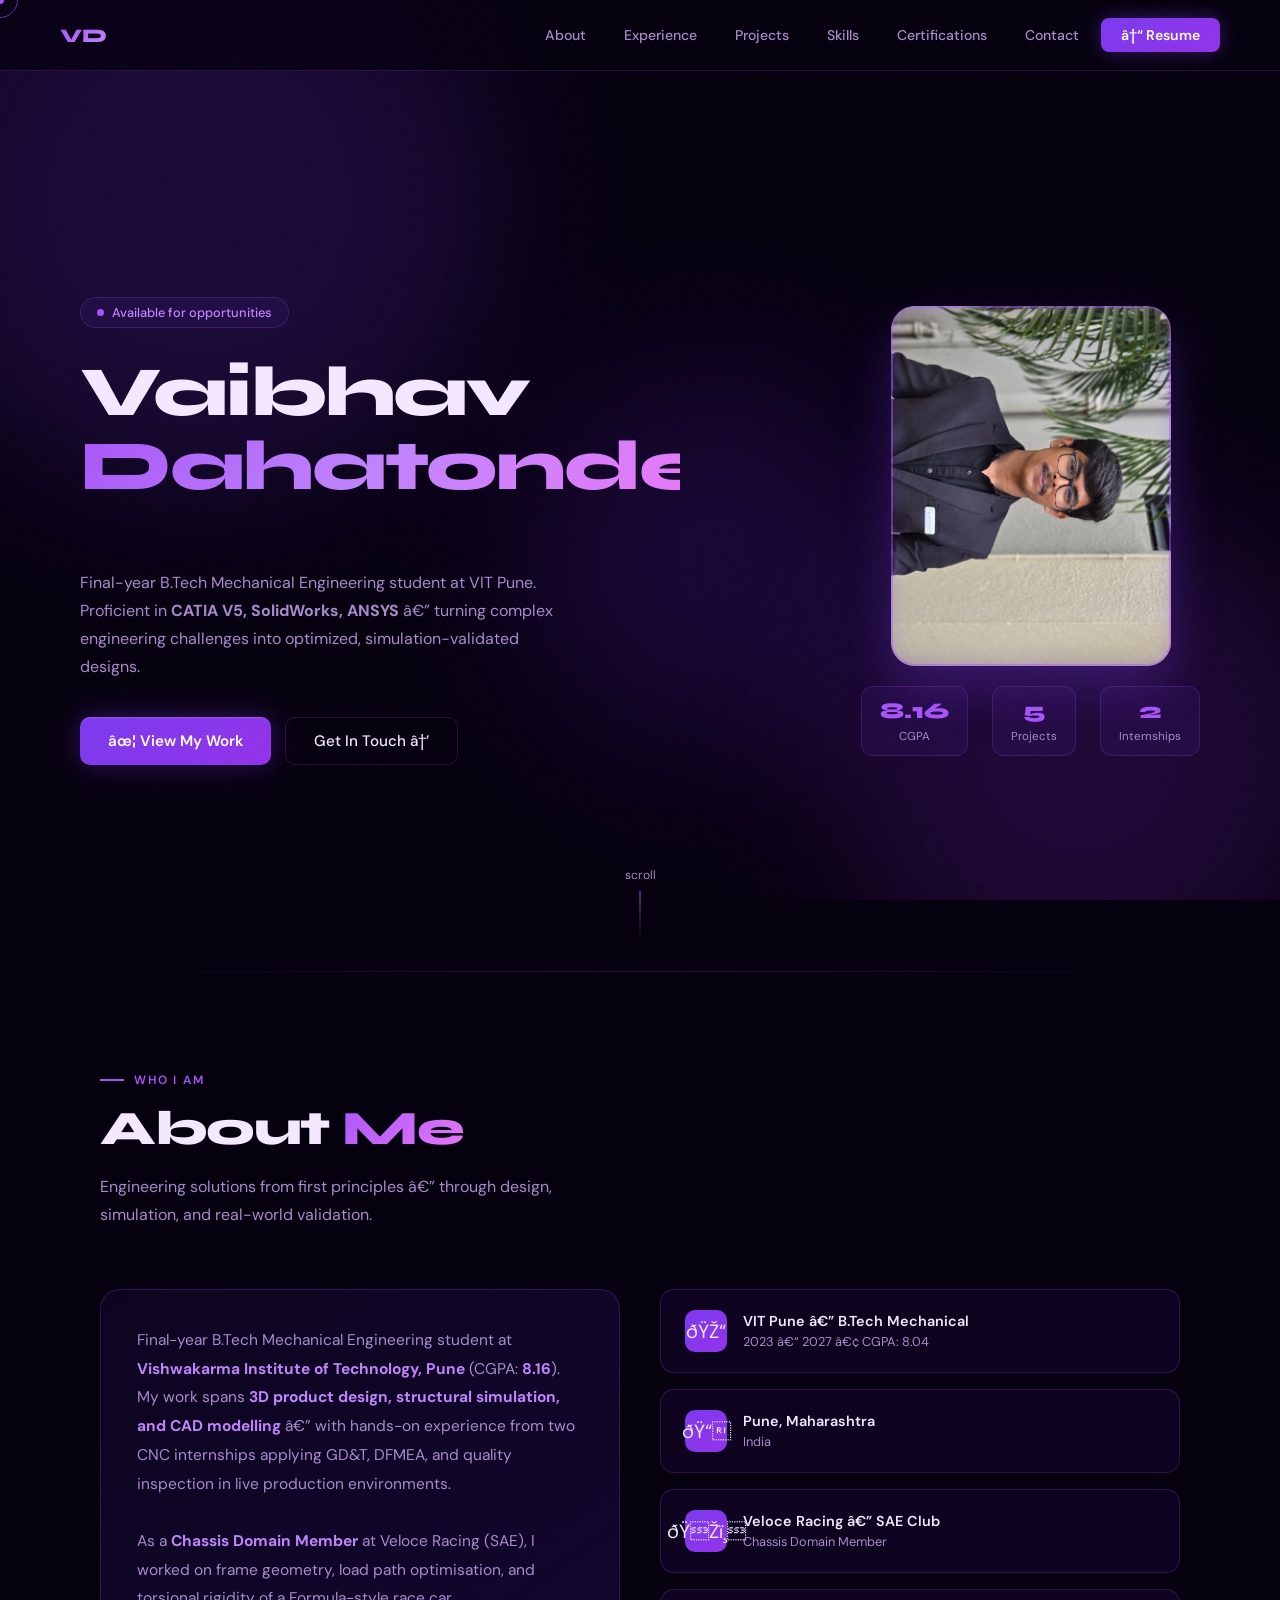
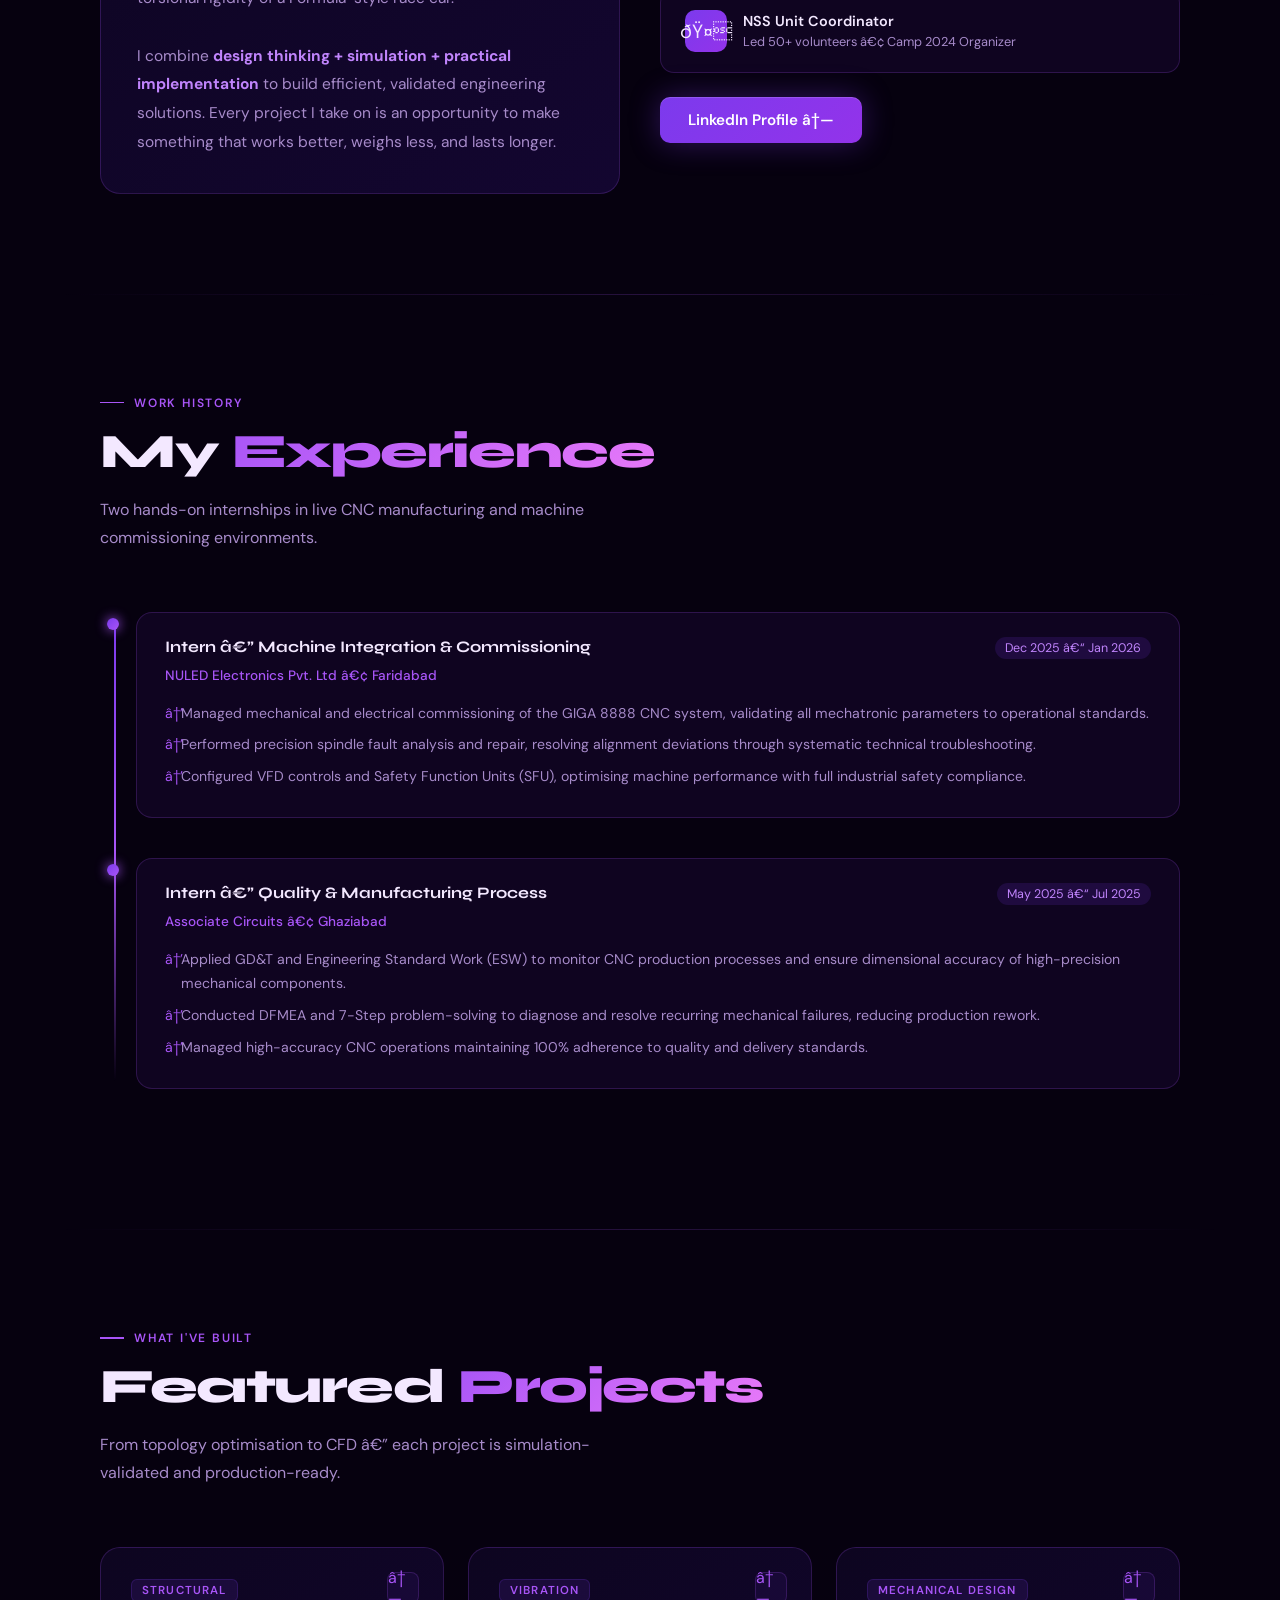
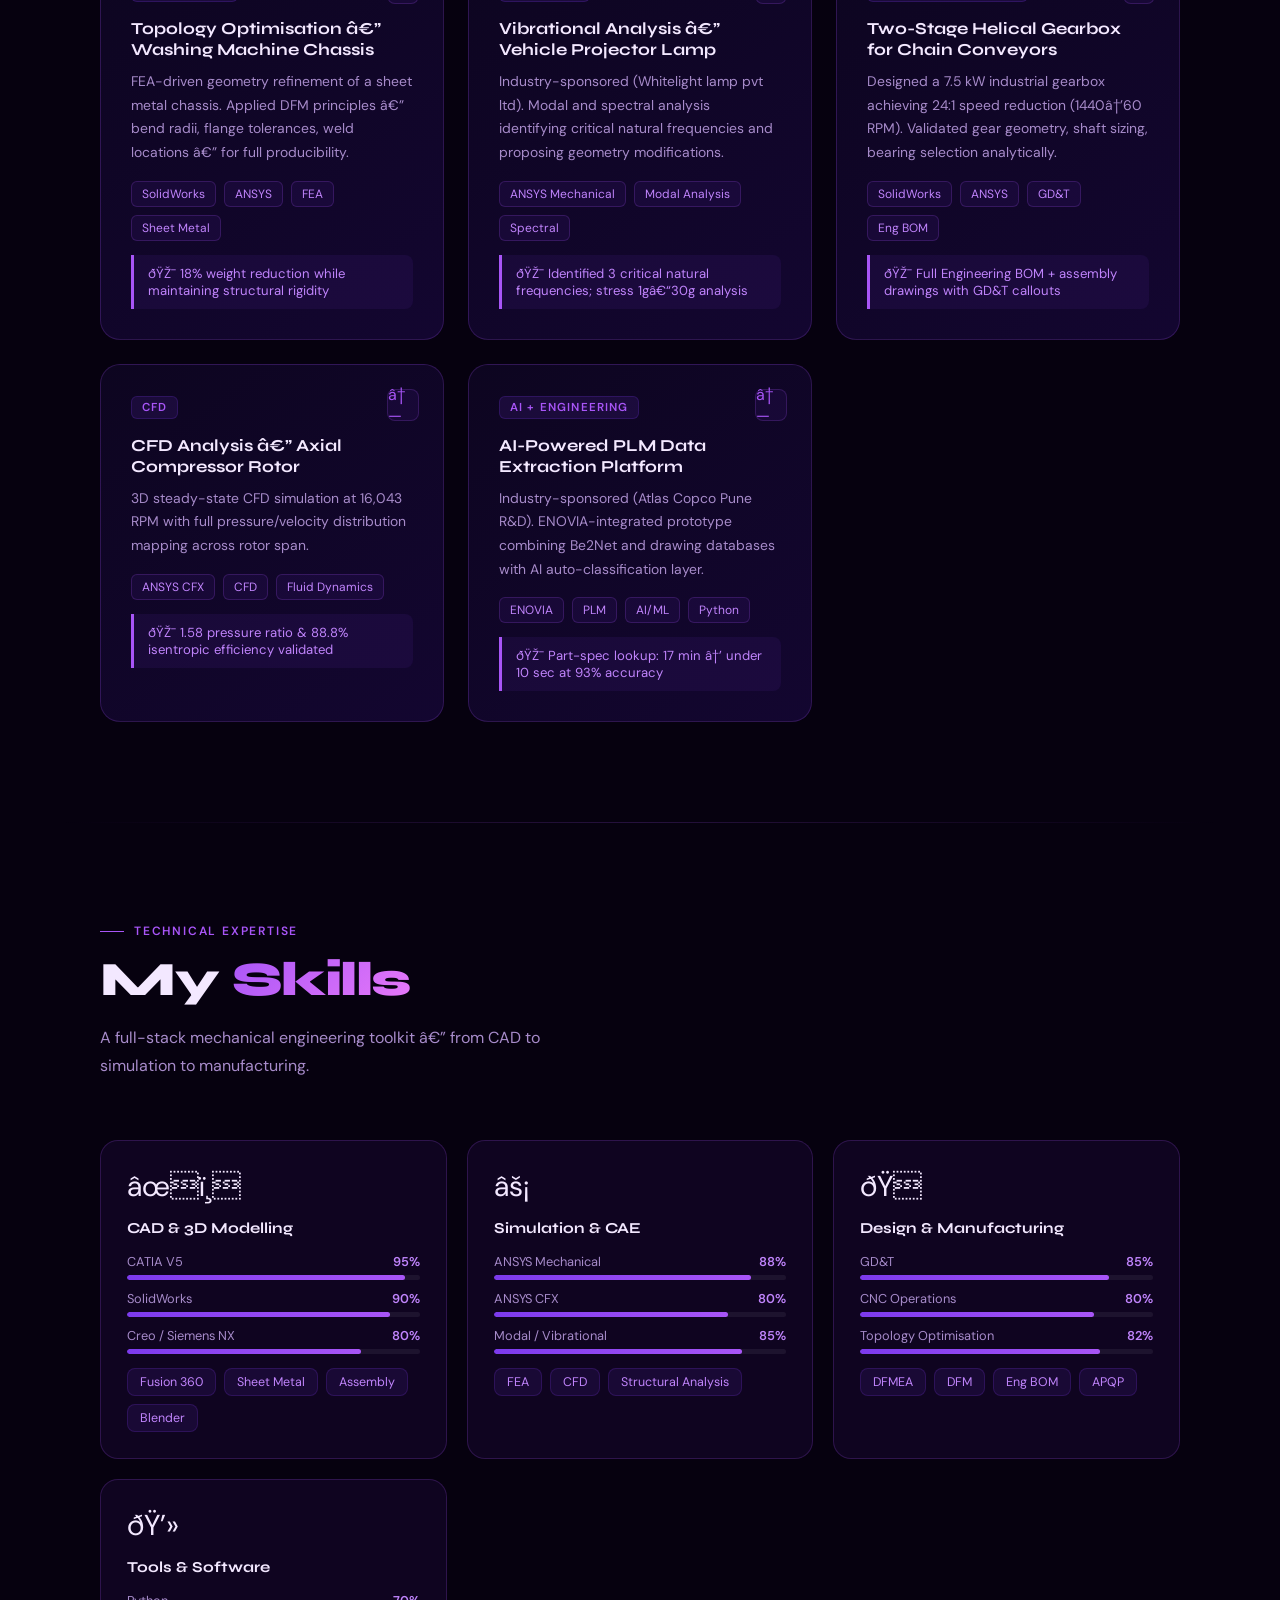
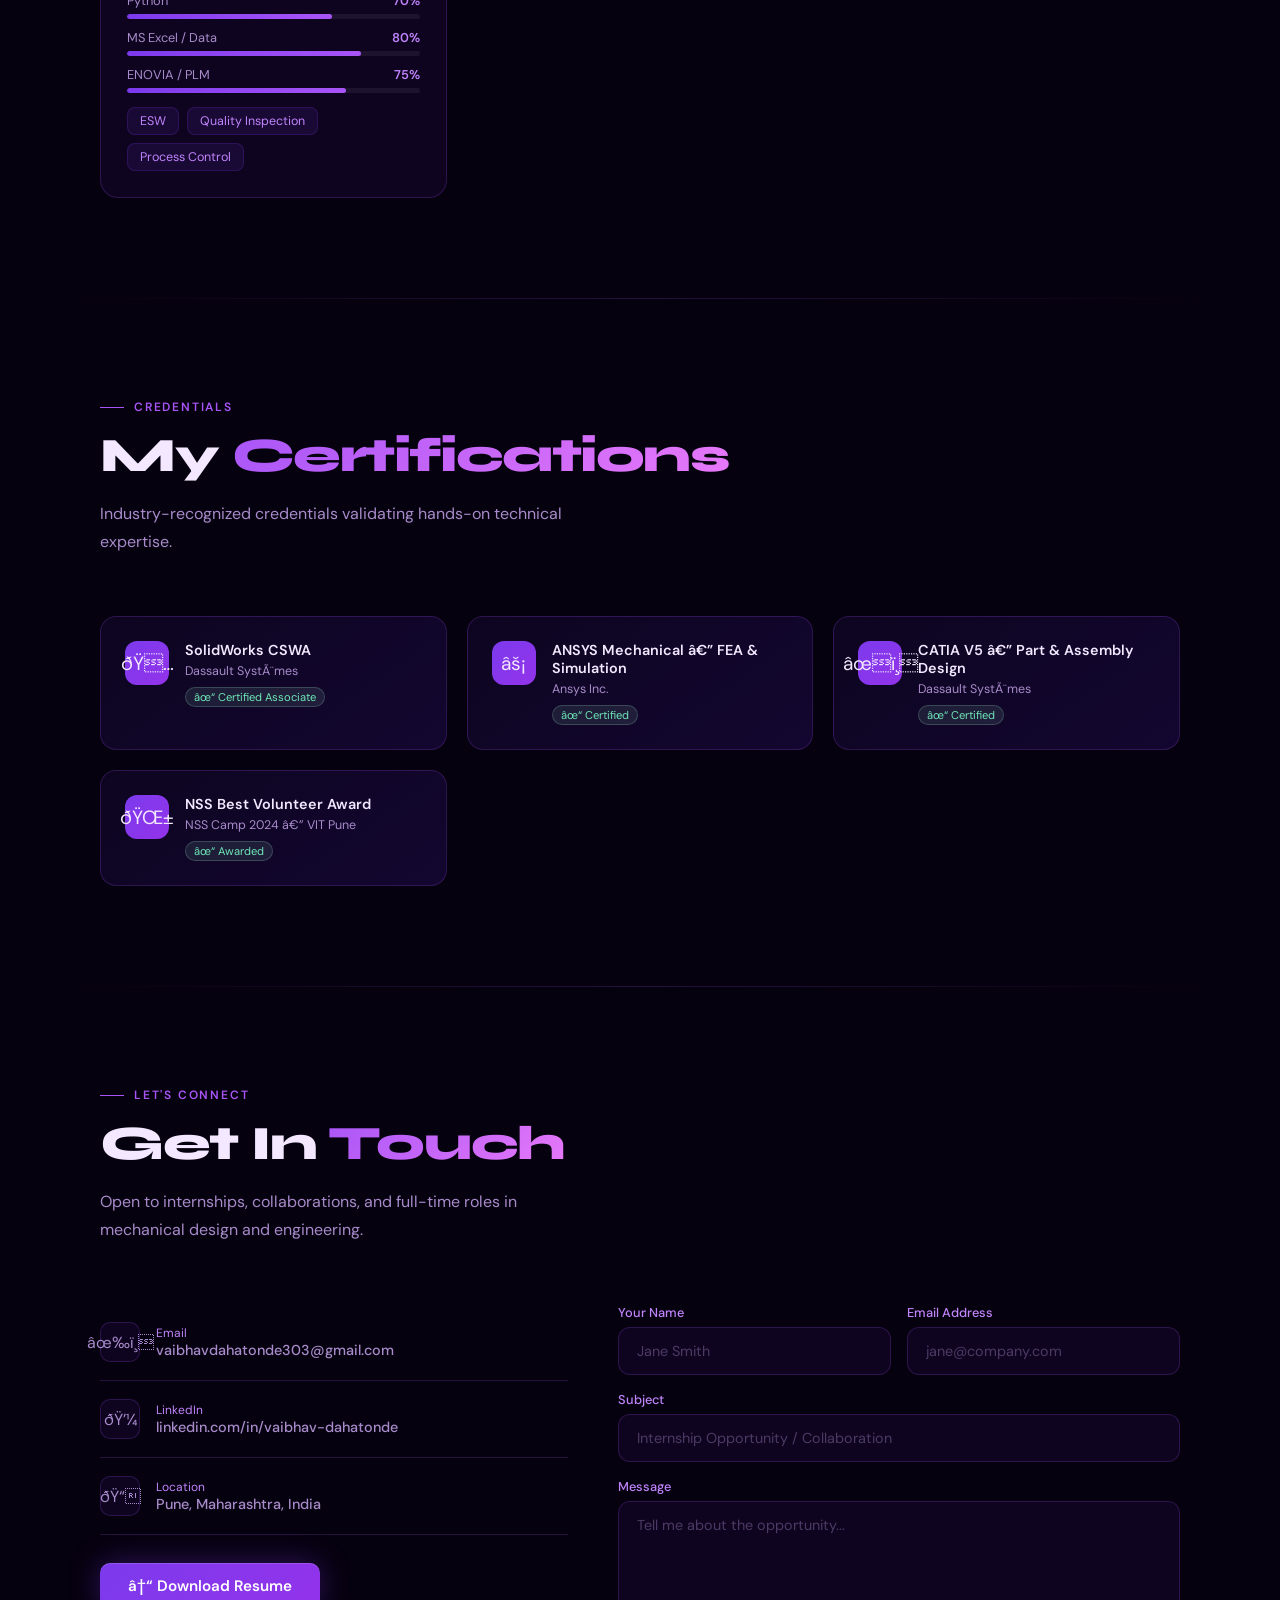
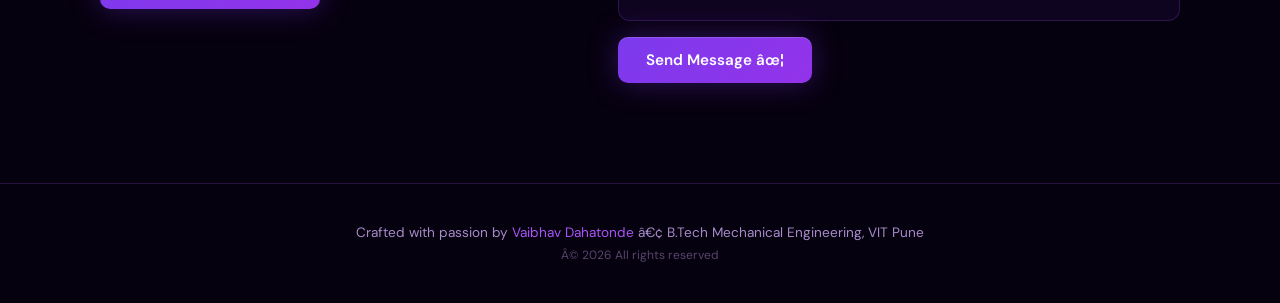
==== commit 4f85d77c: "y" ====
--- a/index.html
+++ b/index.html
@@ -575,7 +575,7 @@
     <div class="avatar-wrap">
       <div class="avatar-ring"></div>
       <div class="avatar-ring2"></div>
-      <img src="avatar.jpg" alt="Vaibhav Dahatonde" style="width:100%;height:100%;border-radius:50%;object-fit:cover;object-position:top center;position:relative;z-index:1;">
+      <img src="avatar.jpg" alt="Vaibhav Dahatonde">
        </div>
     <div class="hero-stats">
       <div class="stat-chip">
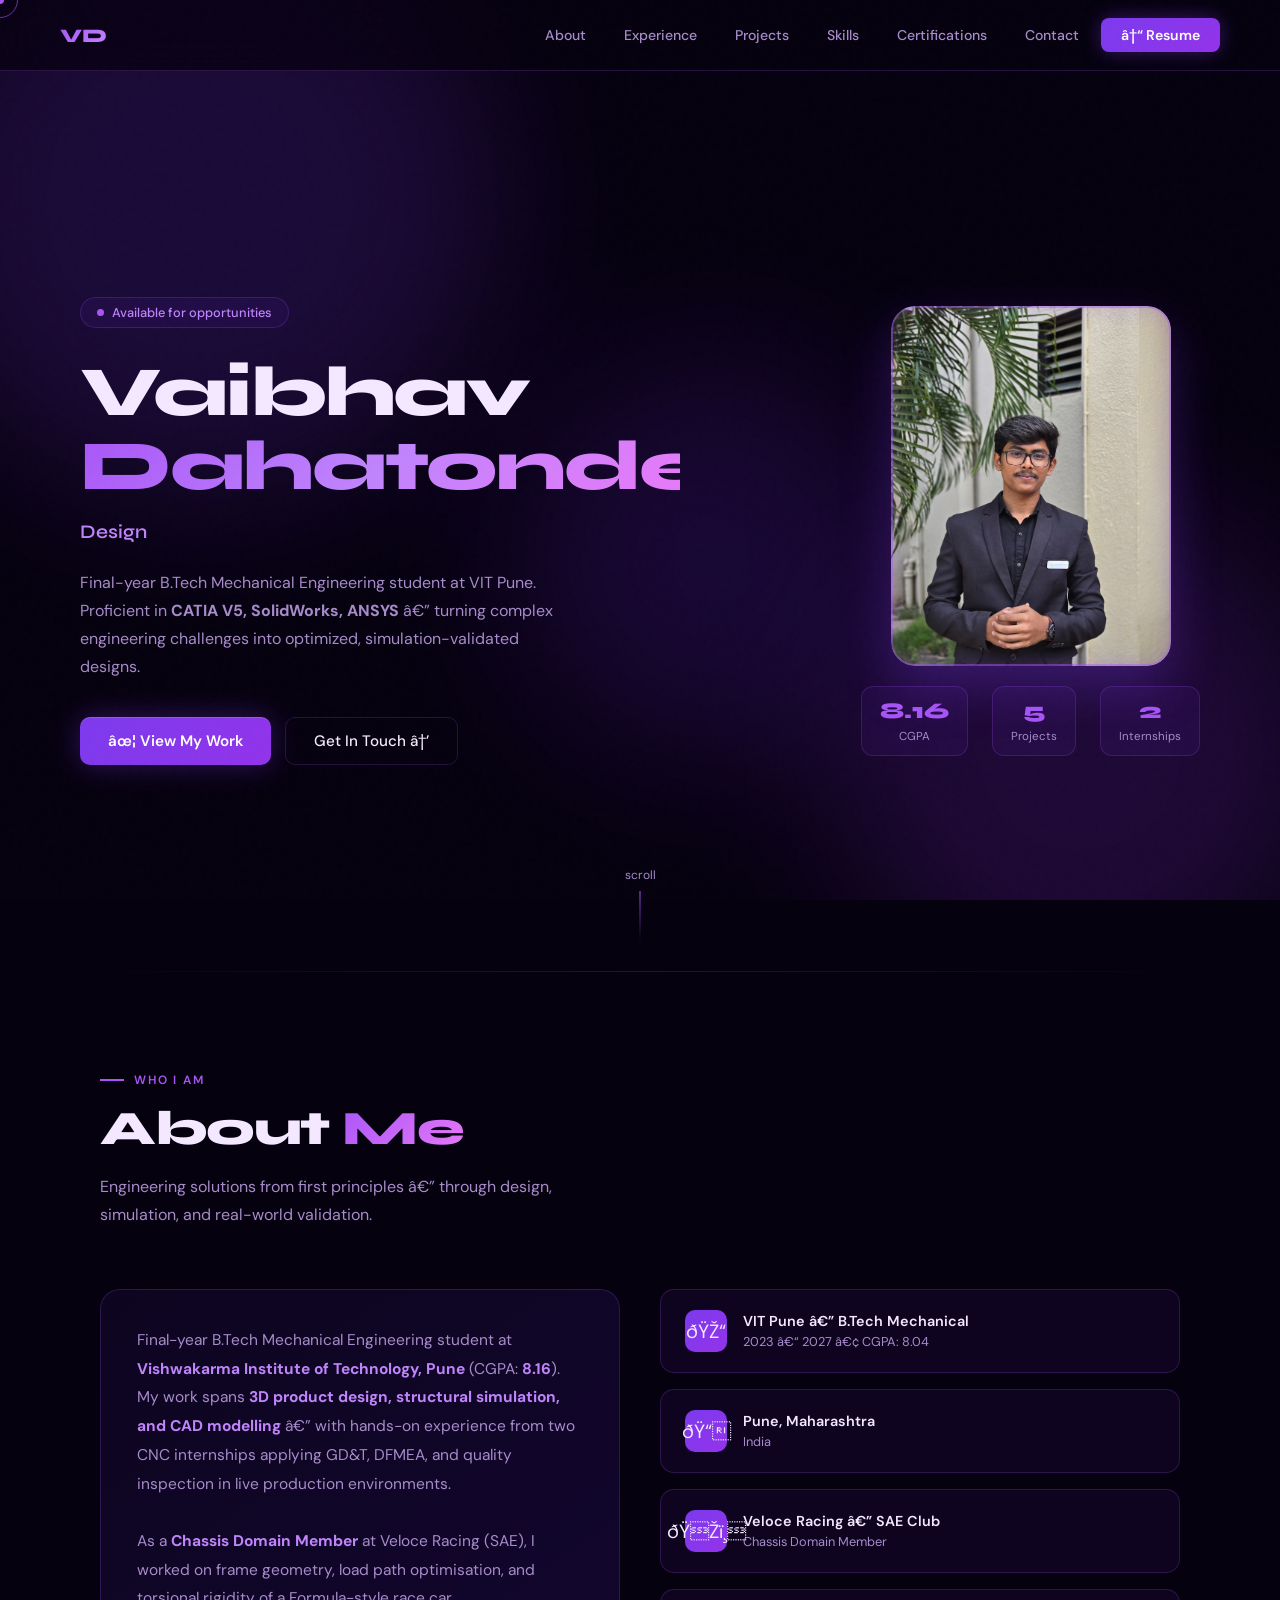
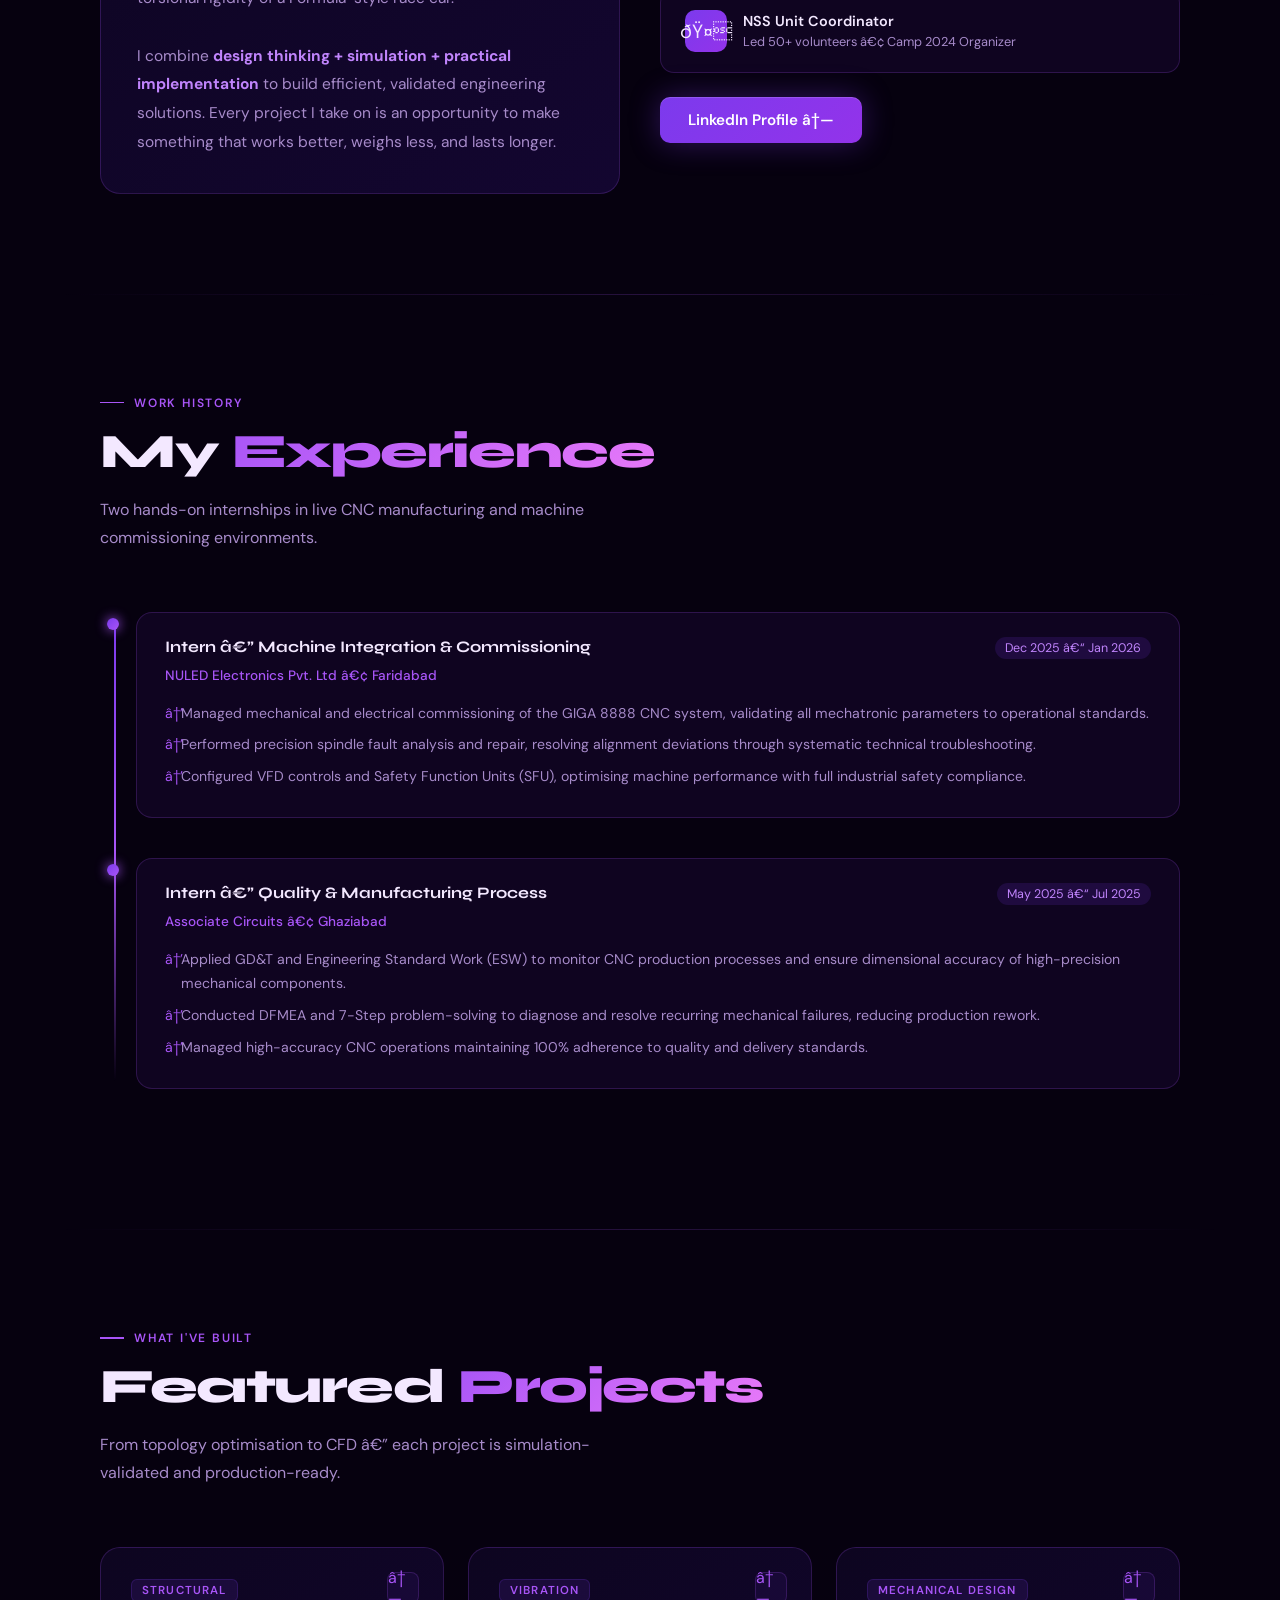
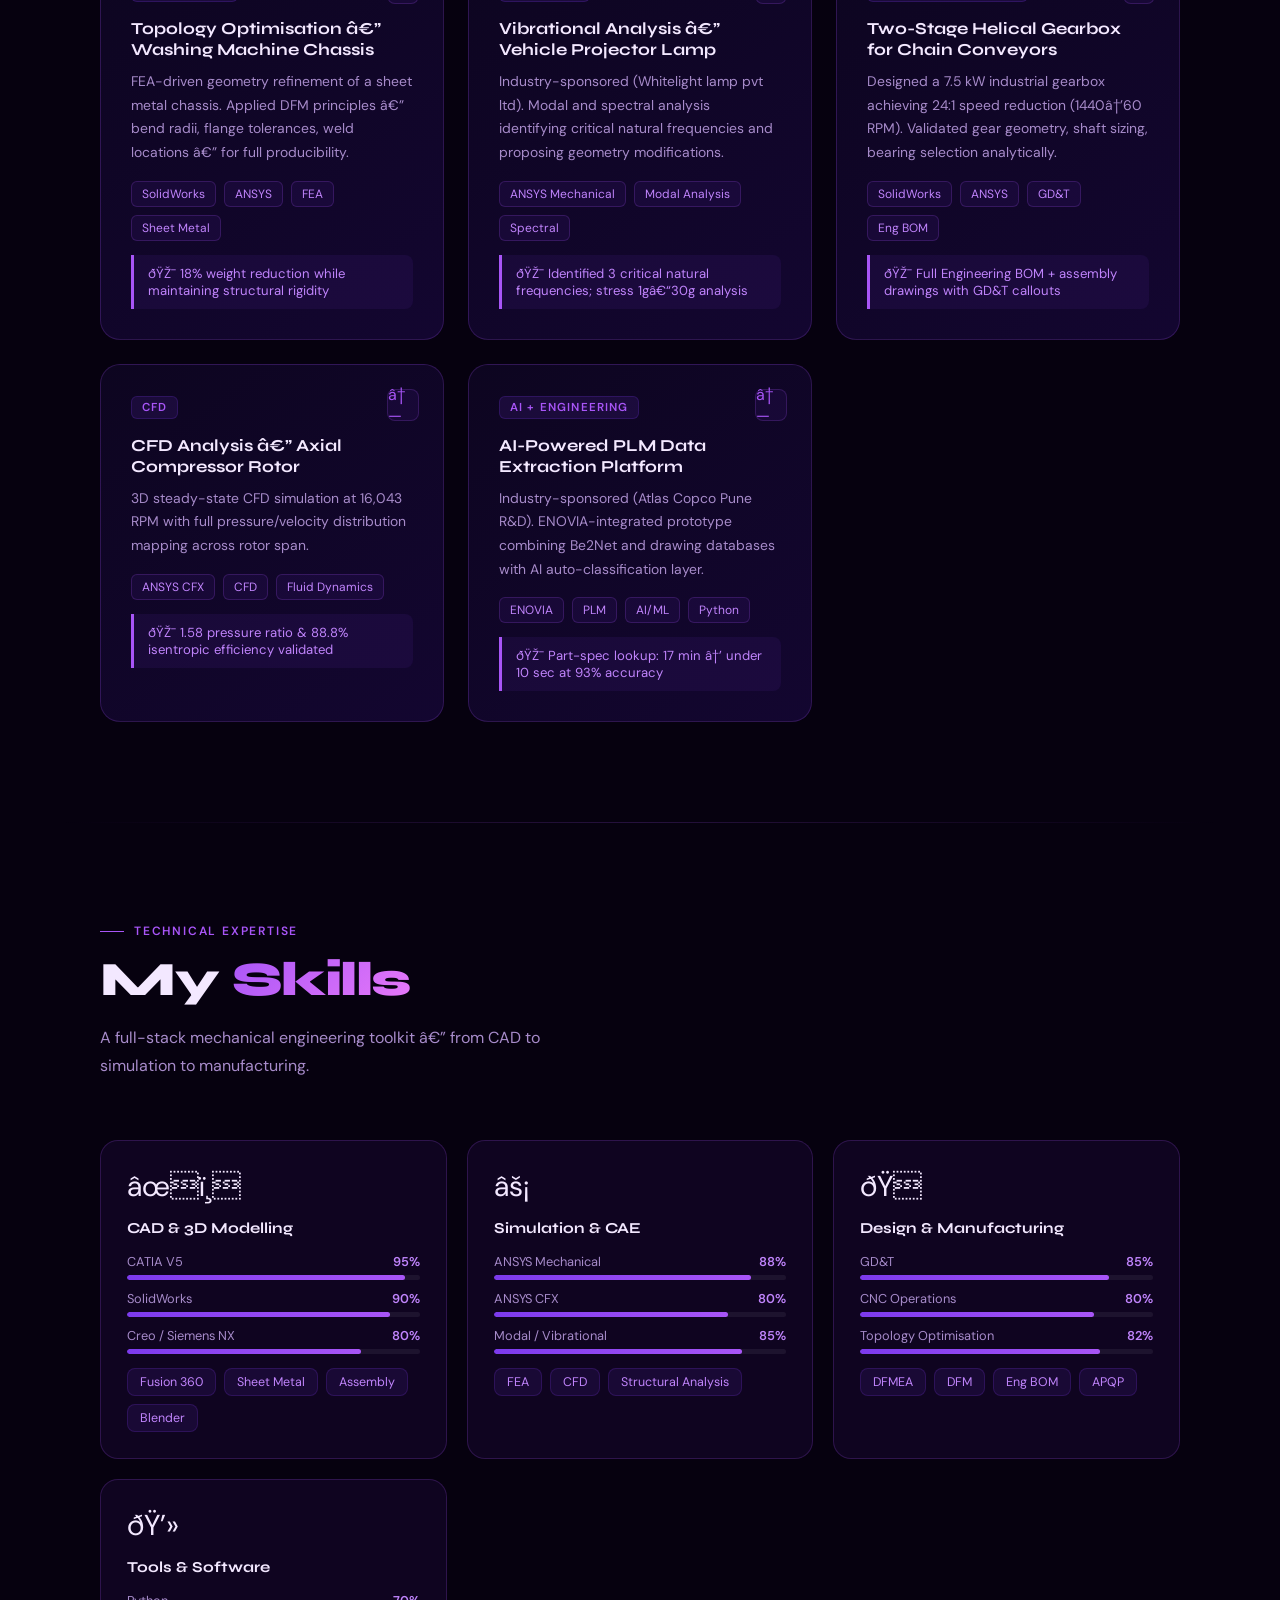
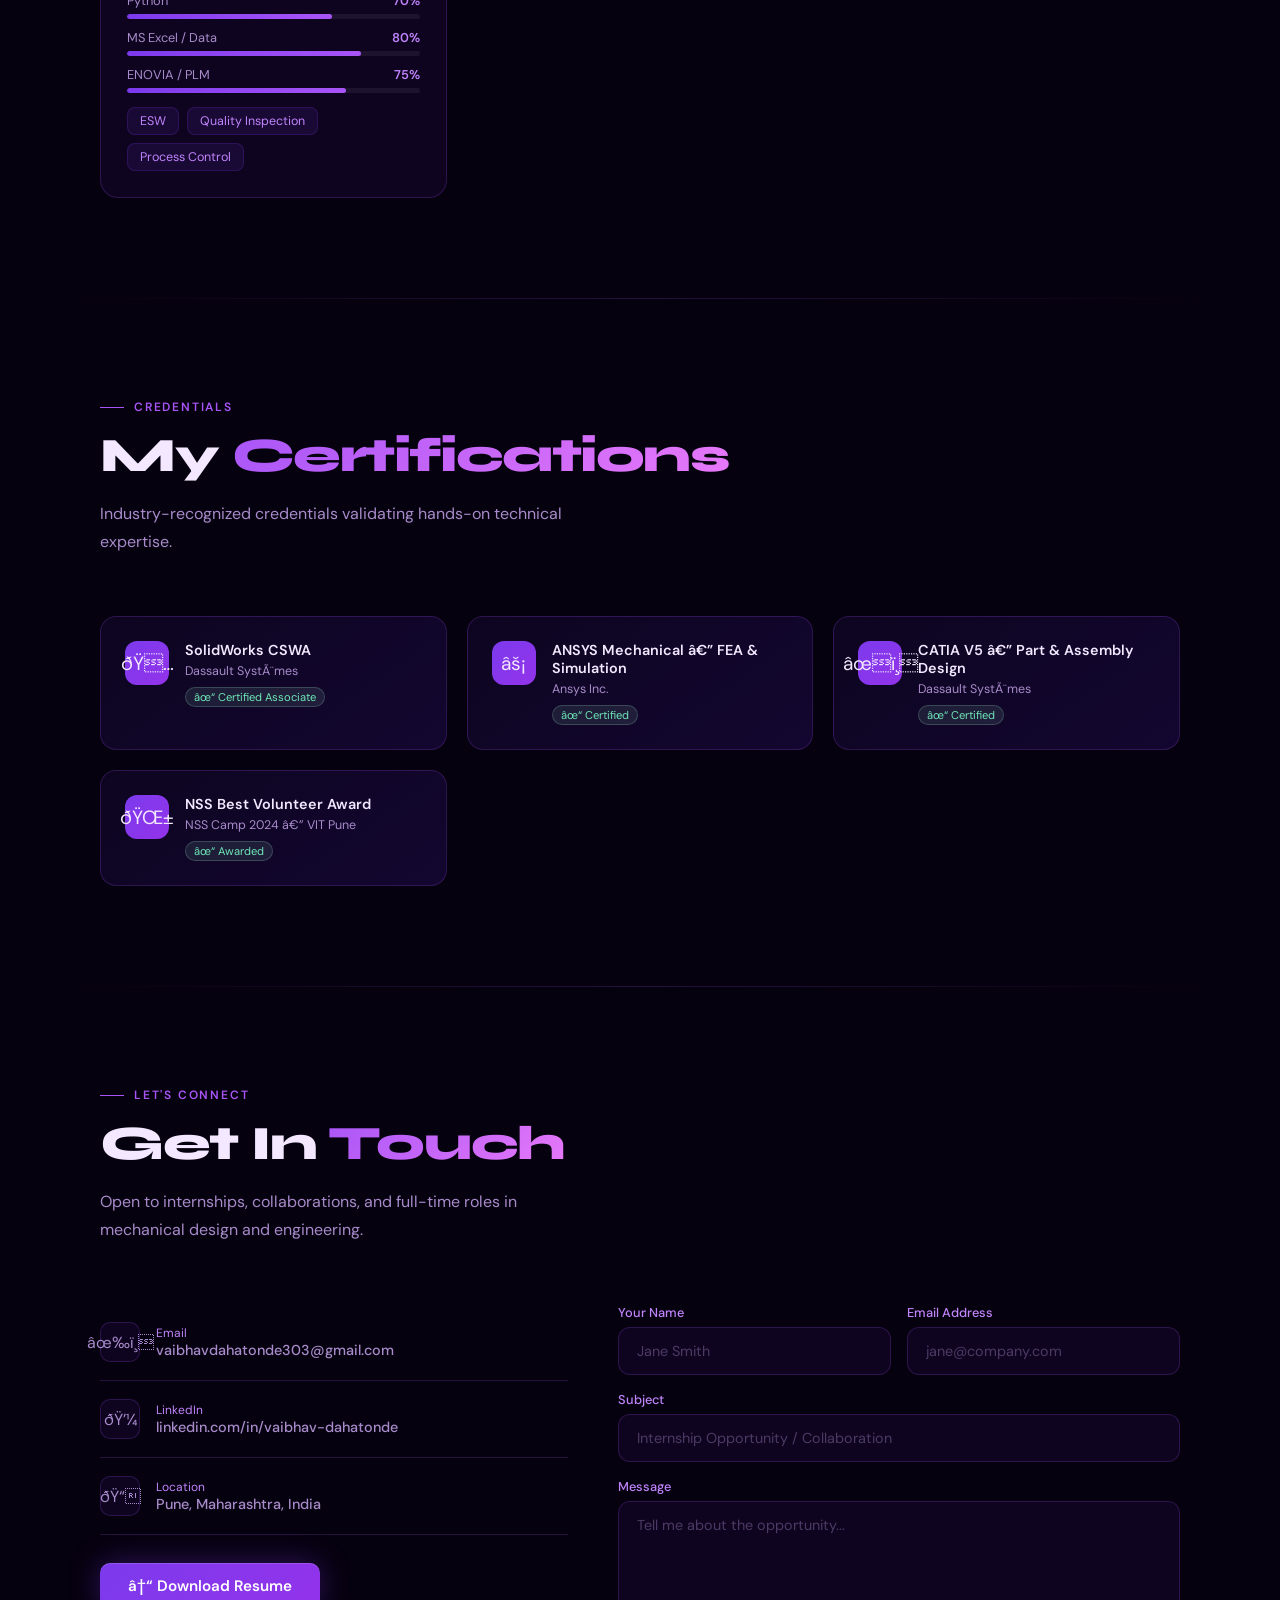
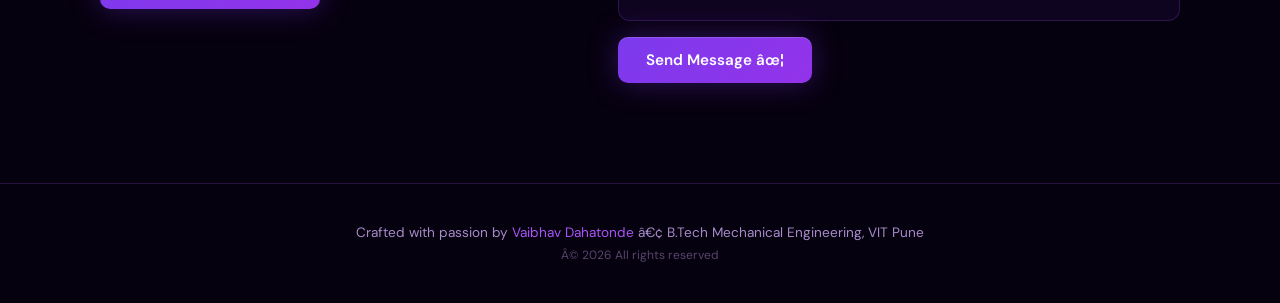
==== commit 9c84a828: "y" ====
--- a/index.html
+++ b/index.html
@@ -196,12 +196,12 @@
 }
 .avatar-wrap img {
   position: absolute;
-  top: 50%;
-  left: 50%;
-  width: 360px;
-  height: 280px;
+  top: 0;
+  left: 0;
+  width: 100%;
+  height: 100%;
   object-fit: cover;
-  transform: translate(-50%, -50%) rotate(90deg);
+  border-radius: 24px;
   z-index: 1;
 }
 .avatar-placeholder {
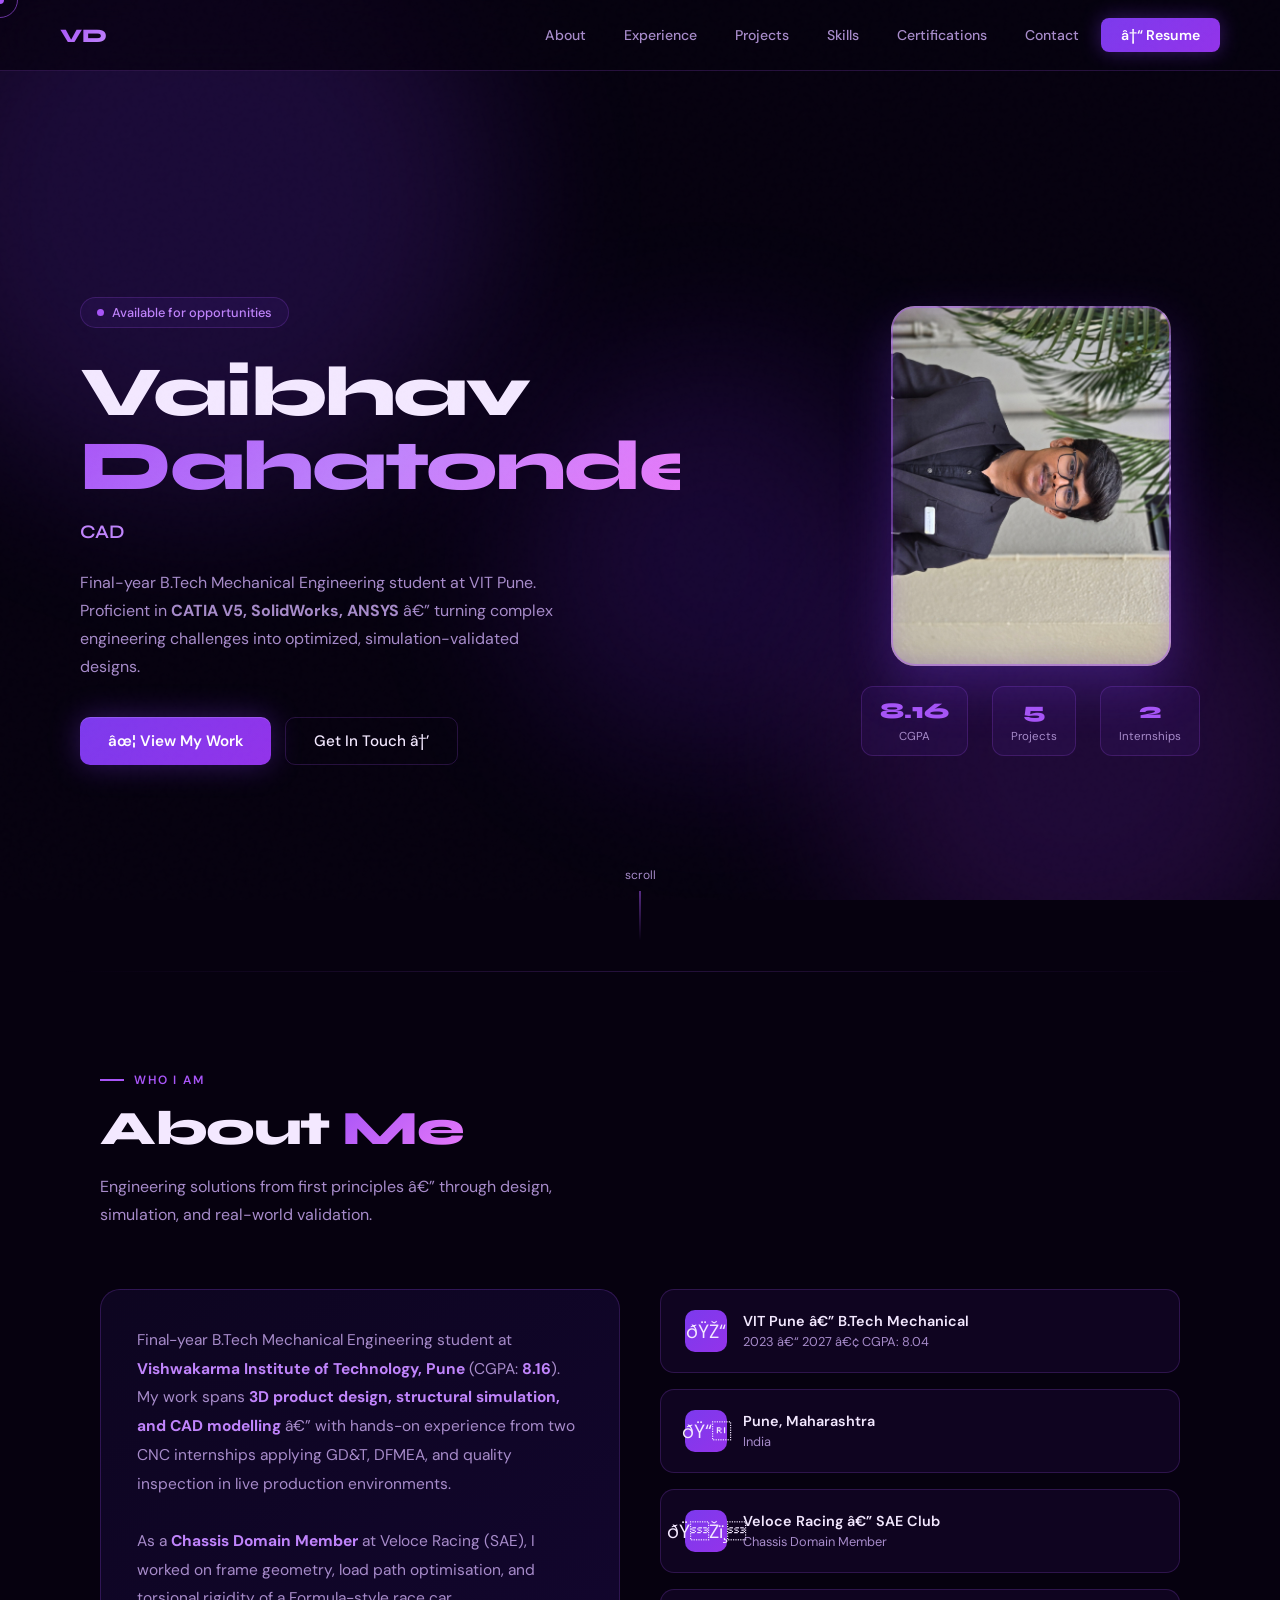
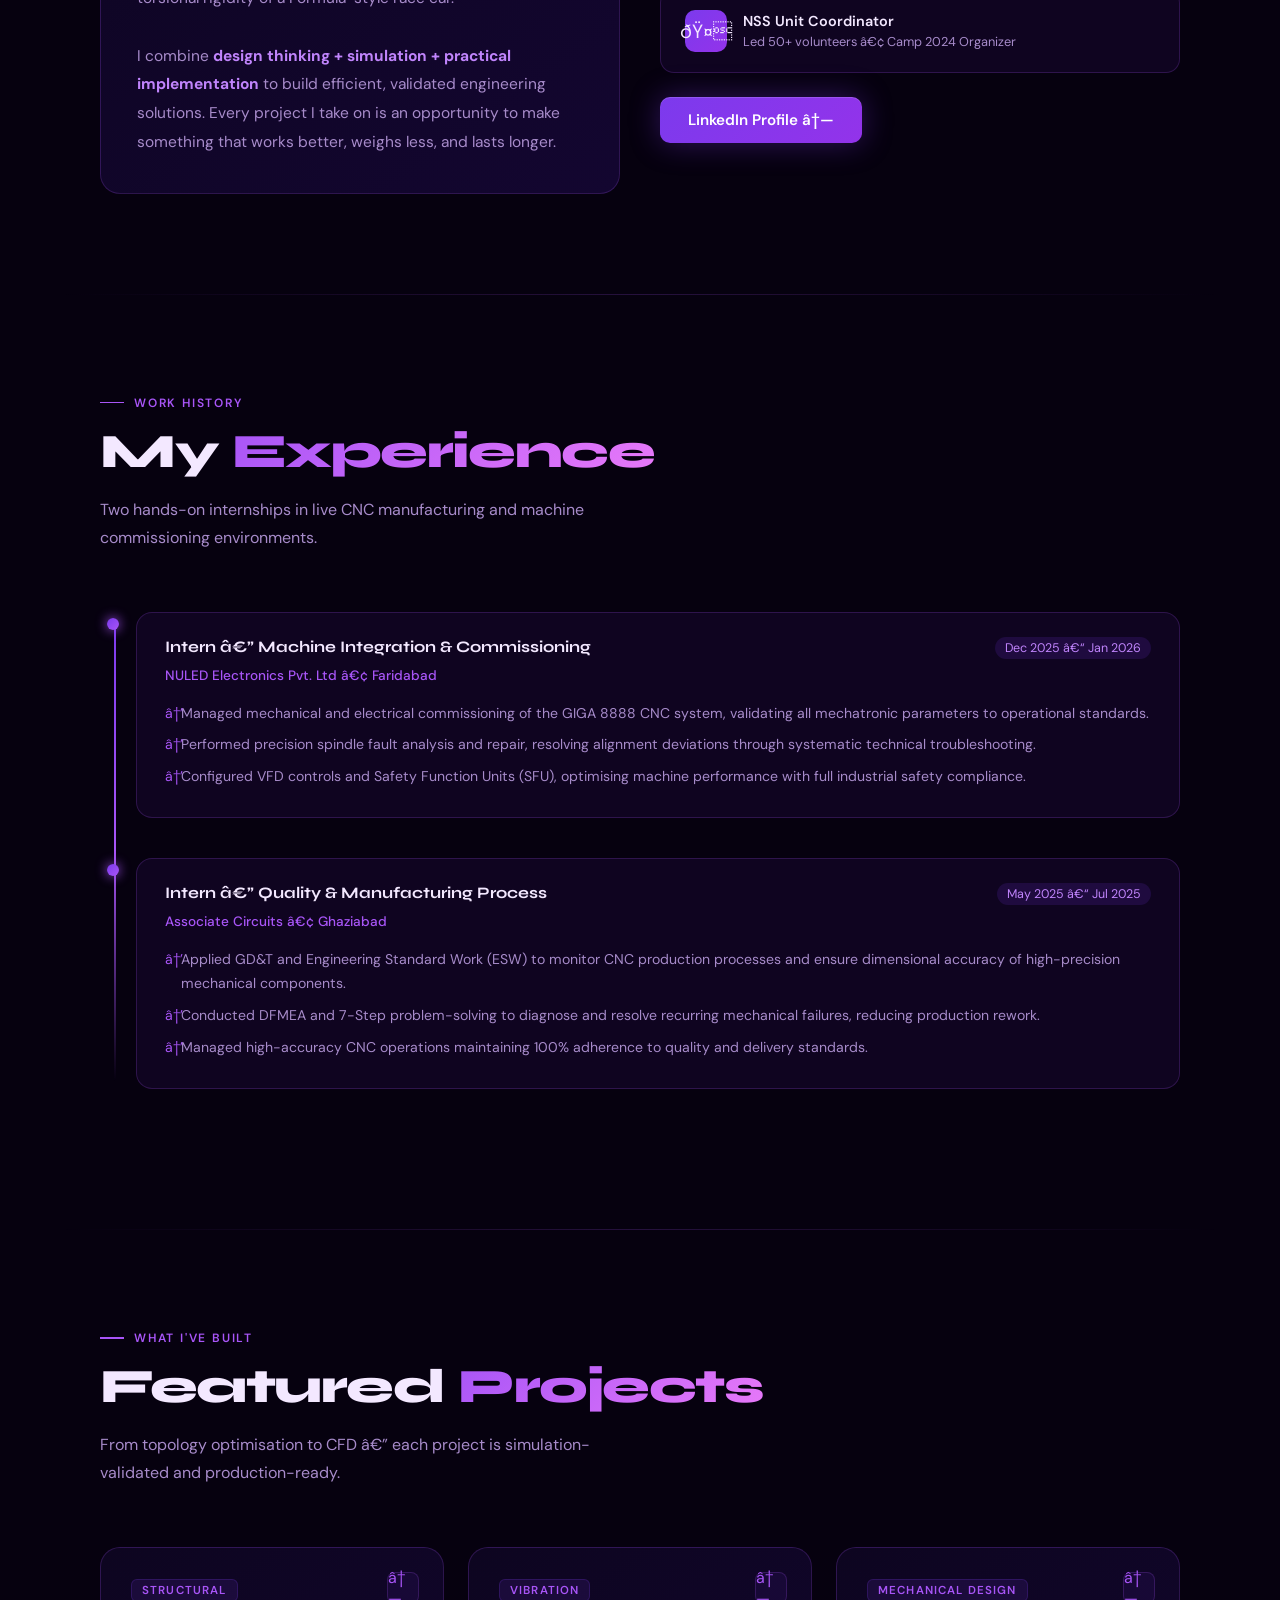
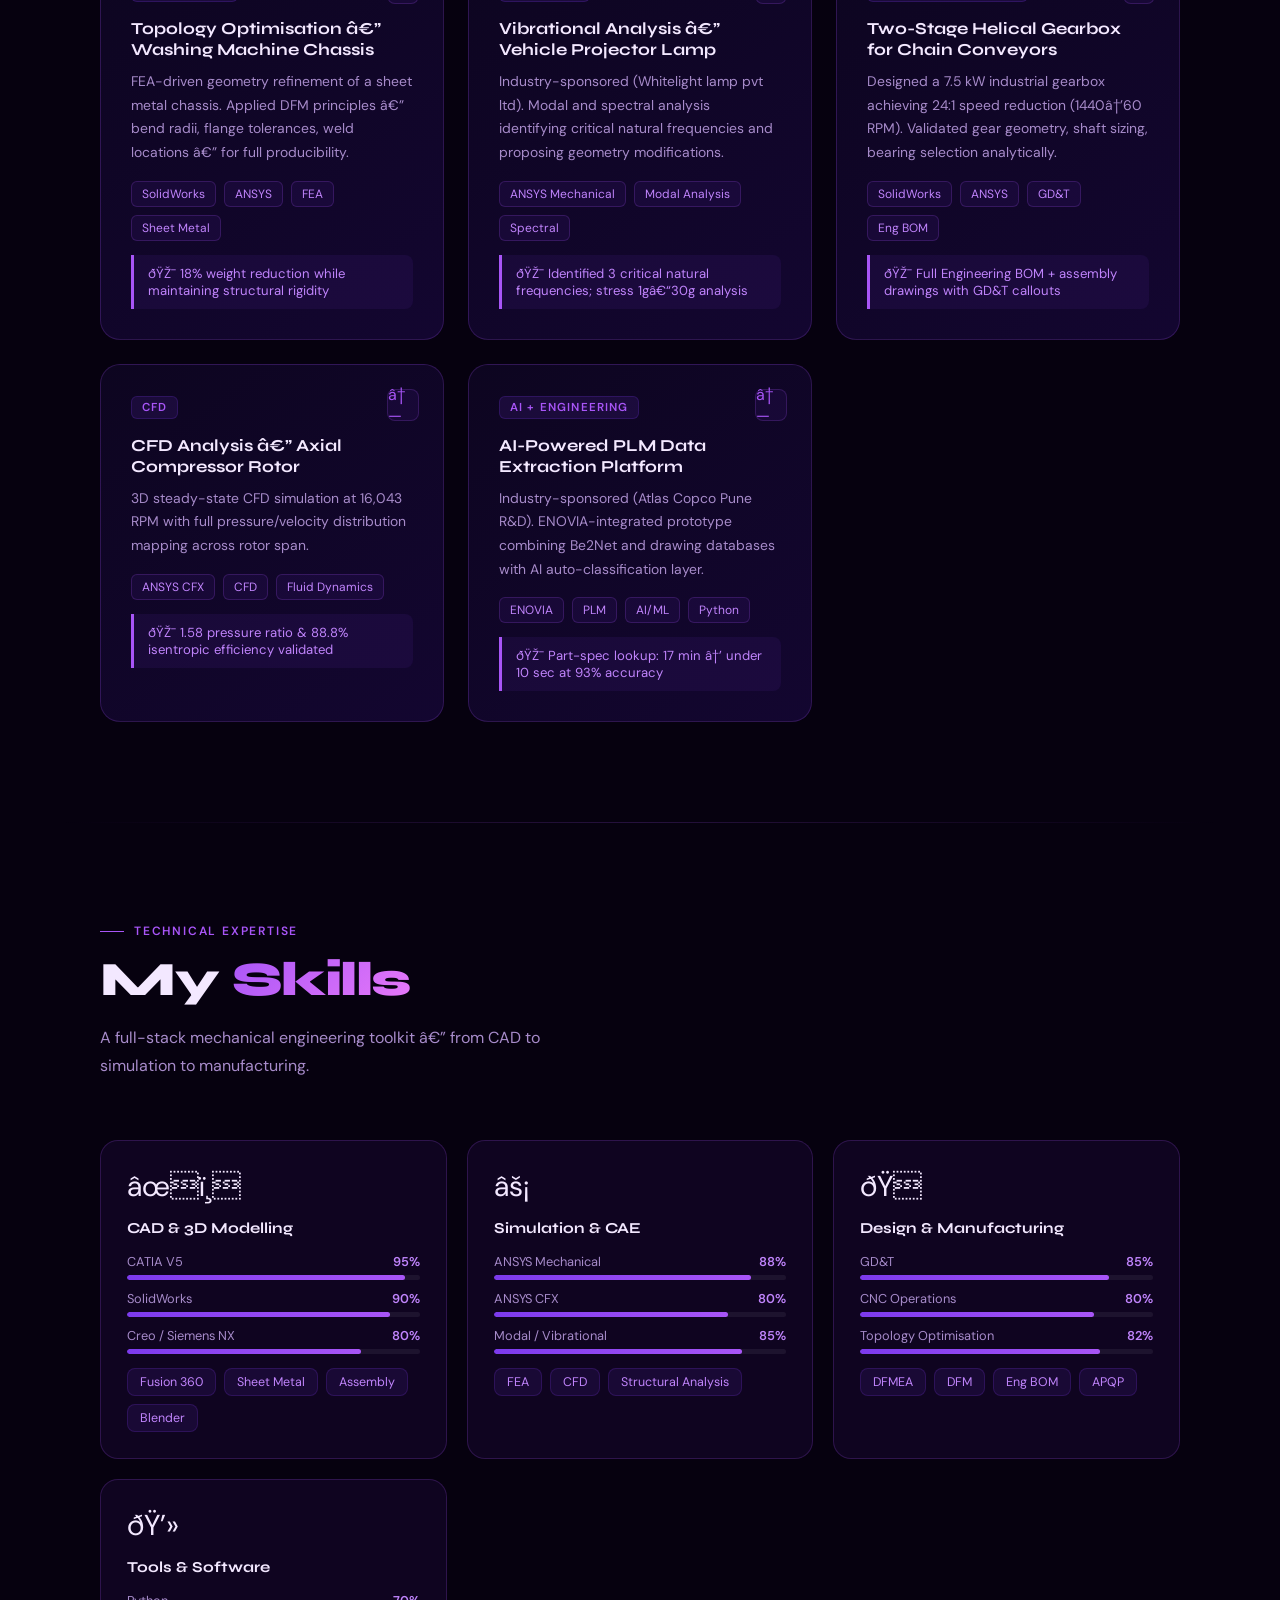
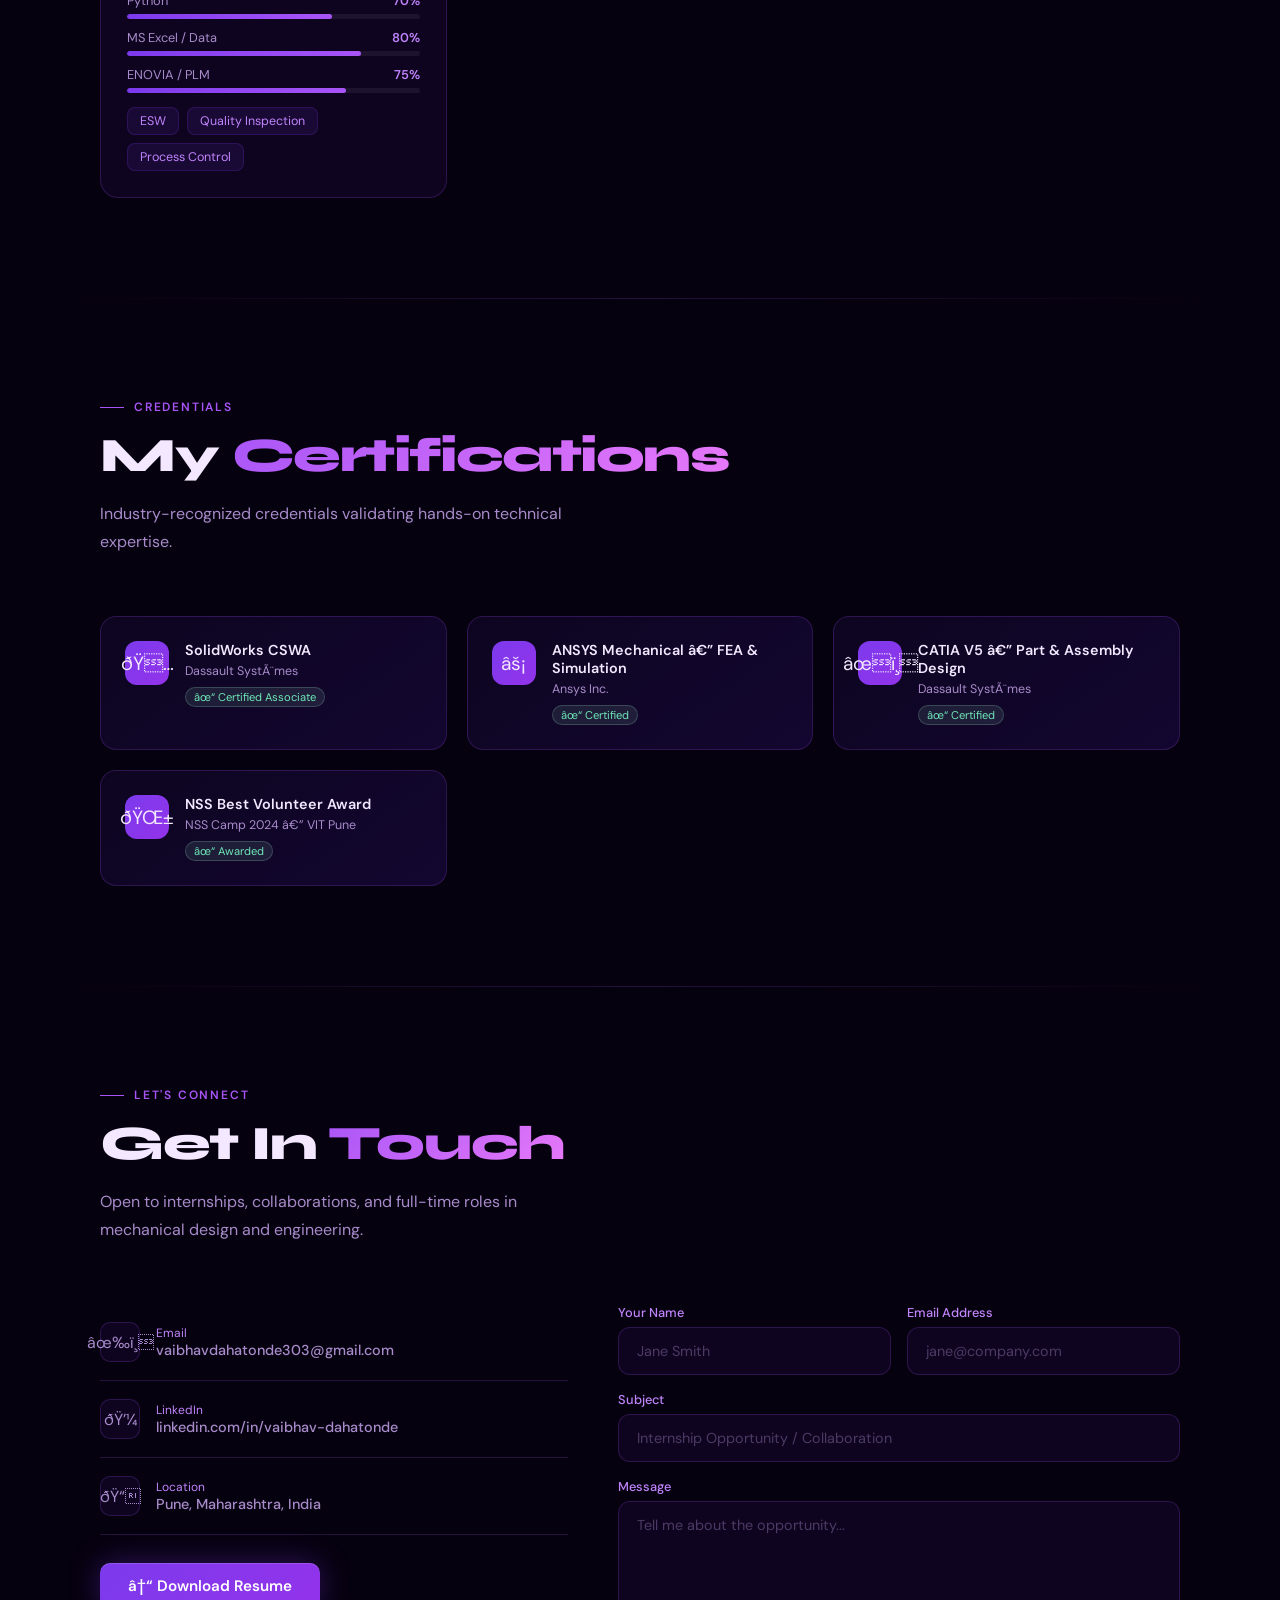
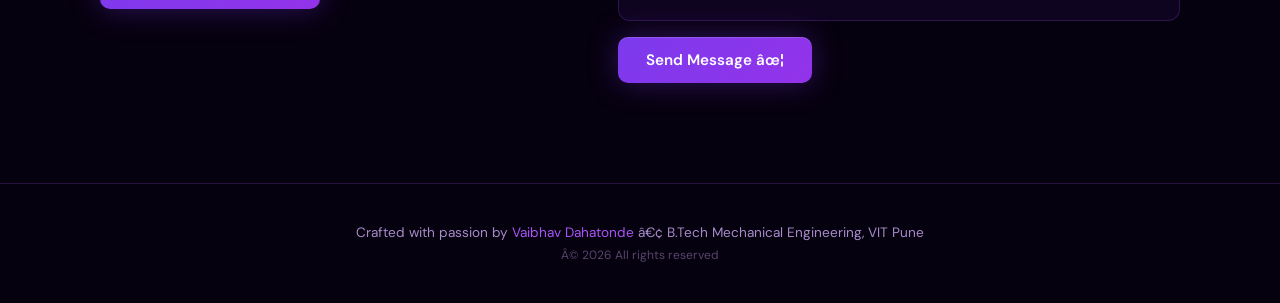
==== commit 1be7d00a: "y" ====
--- a/index.html
+++ b/index.html
@@ -196,12 +196,12 @@
 }
 .avatar-wrap img {
   position: absolute;
-  top: 0;
-  left: 0;
-  width: 100%;
-  height: 100%;
+  top: 50%;
+  left: 50%;
+  width: 360px;
+  height: 280px;
   object-fit: cover;
-  border-radius: 24px;
+  transform: translate(-50%, -50%) rotate(90deg);
   z-index: 1;
 }
 .avatar-placeholder {
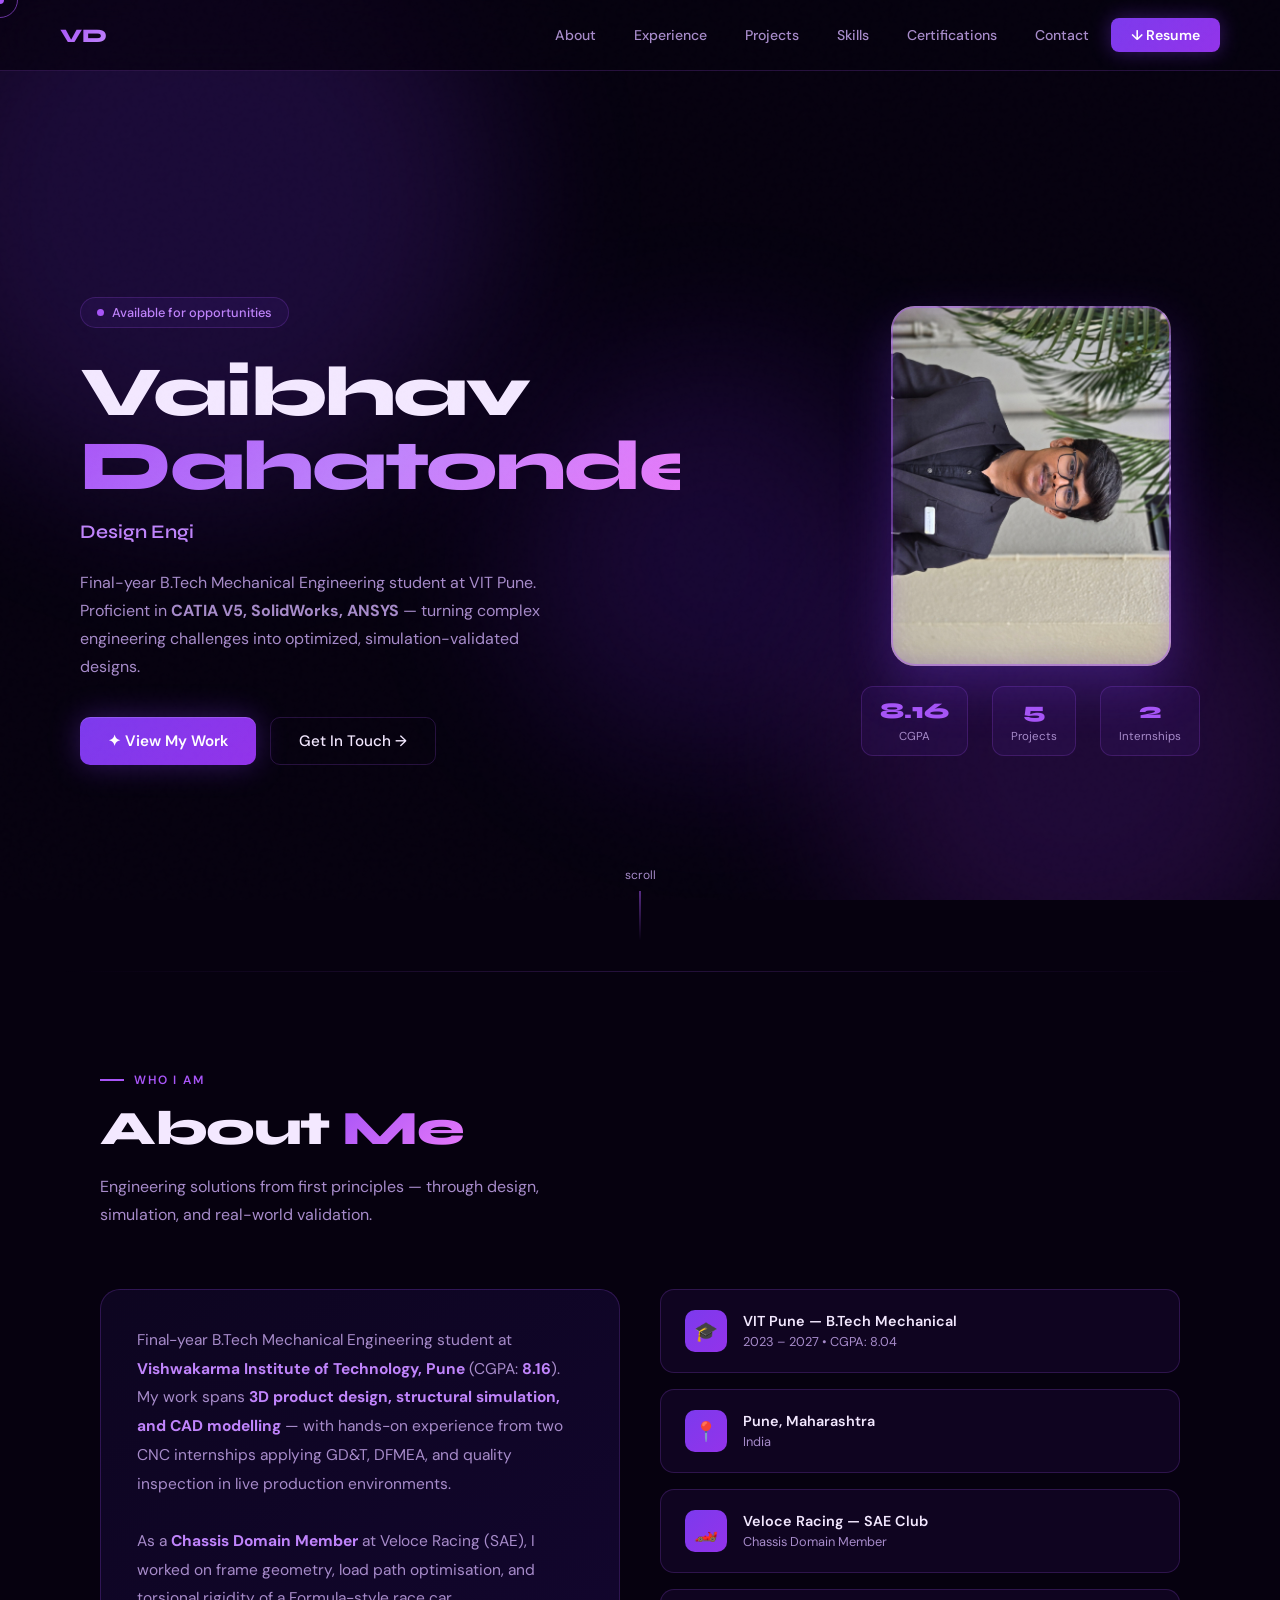
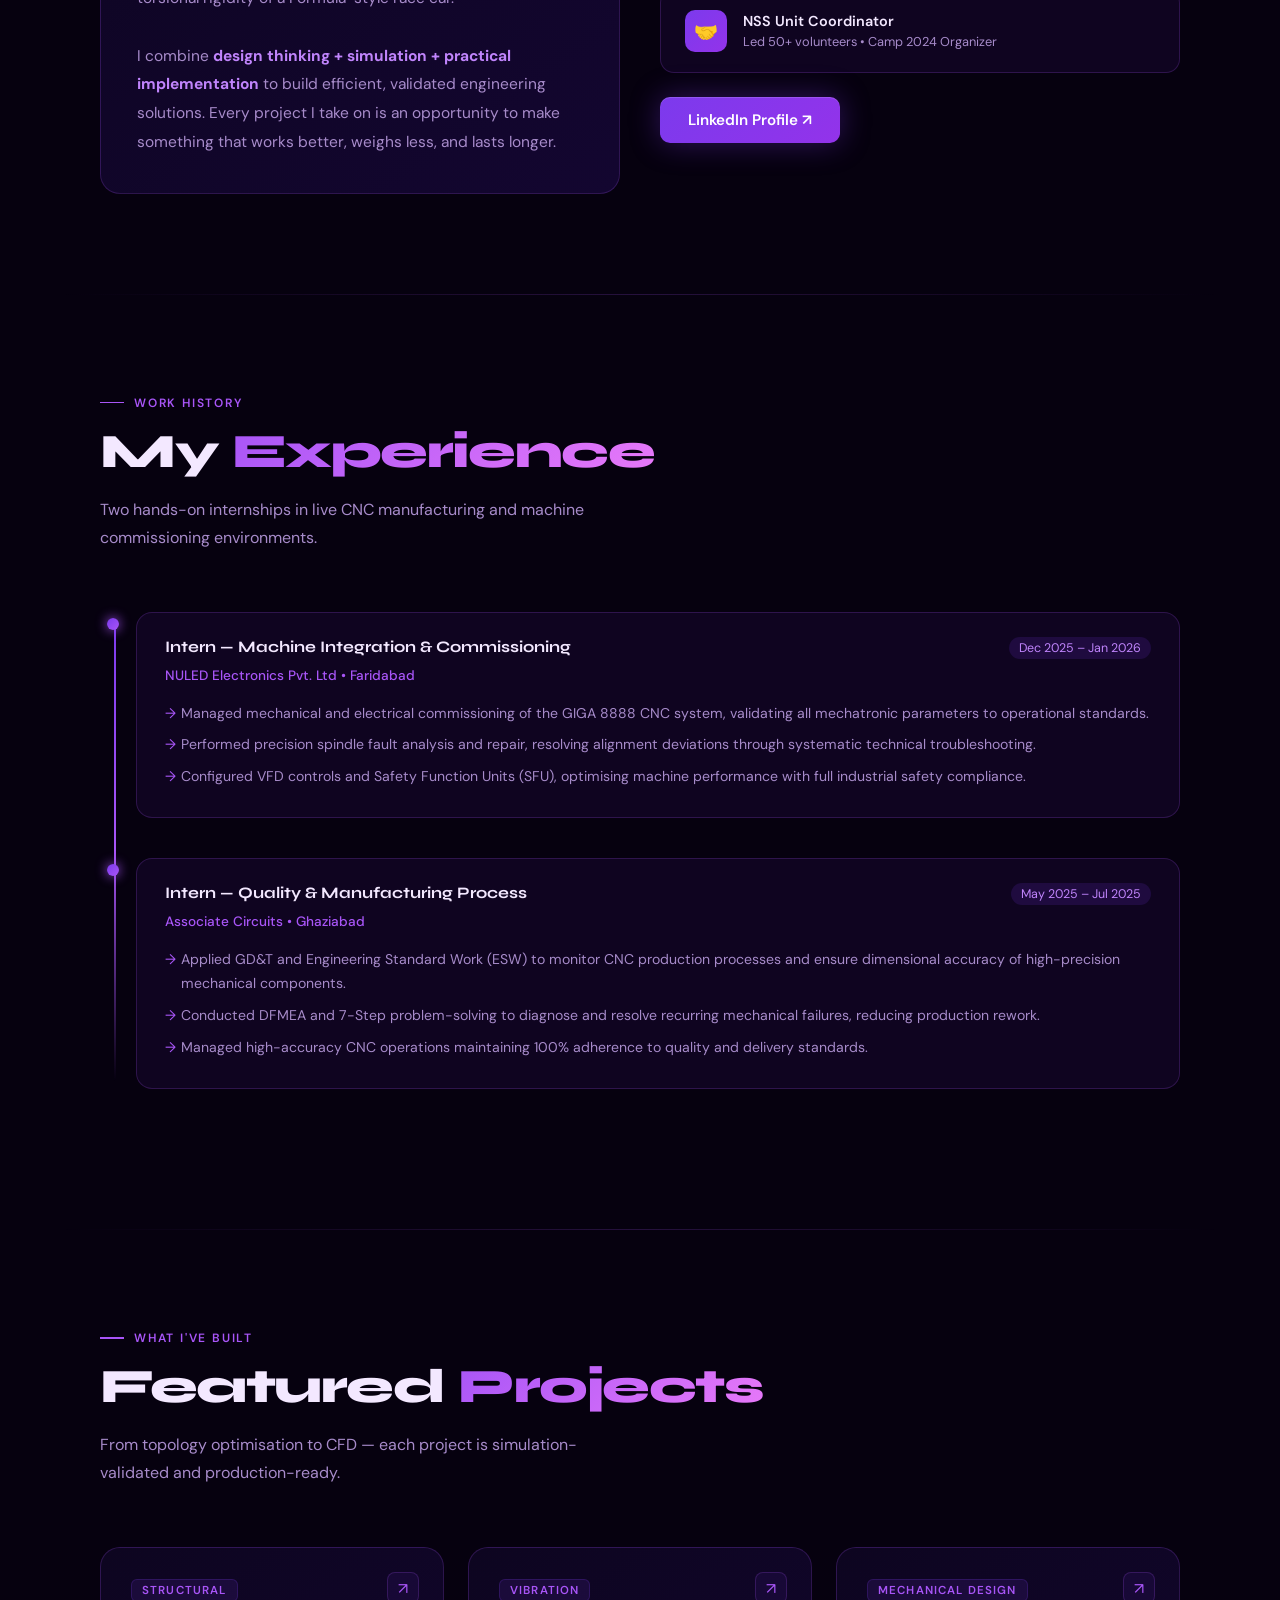
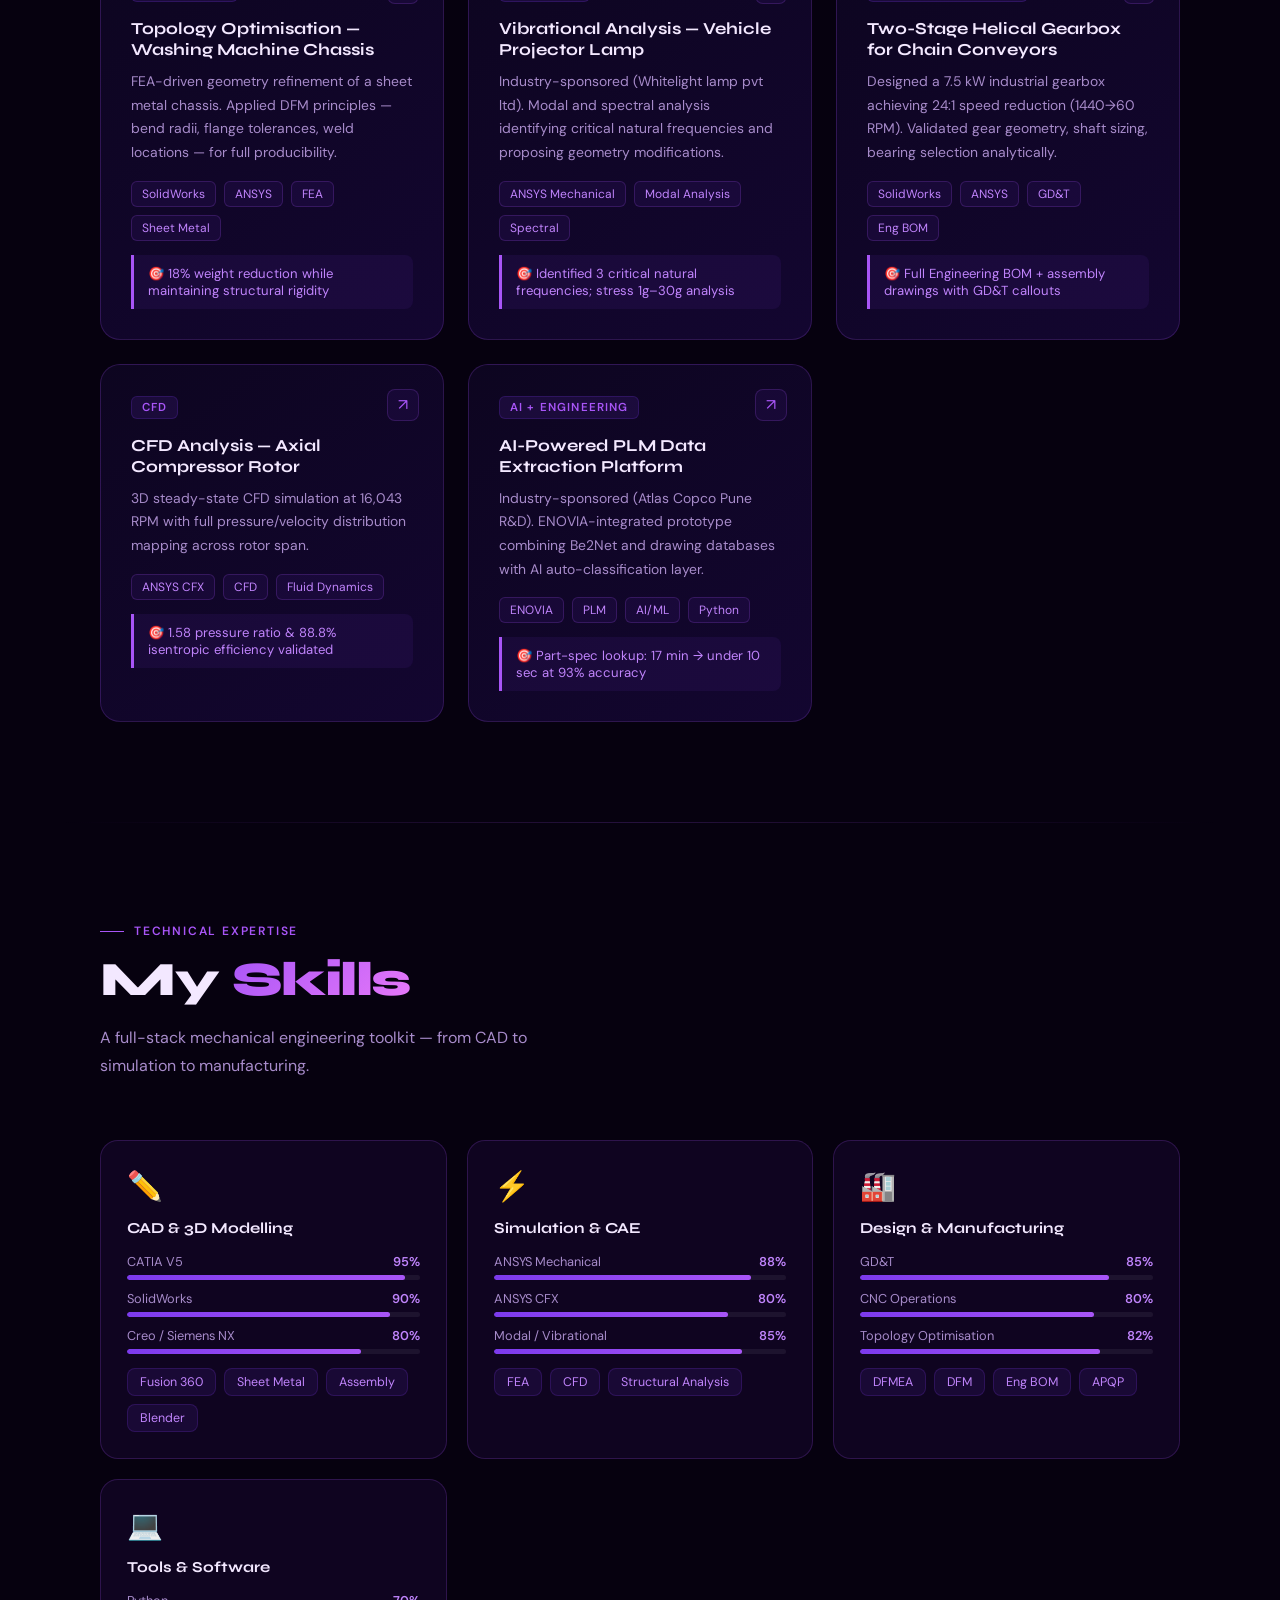
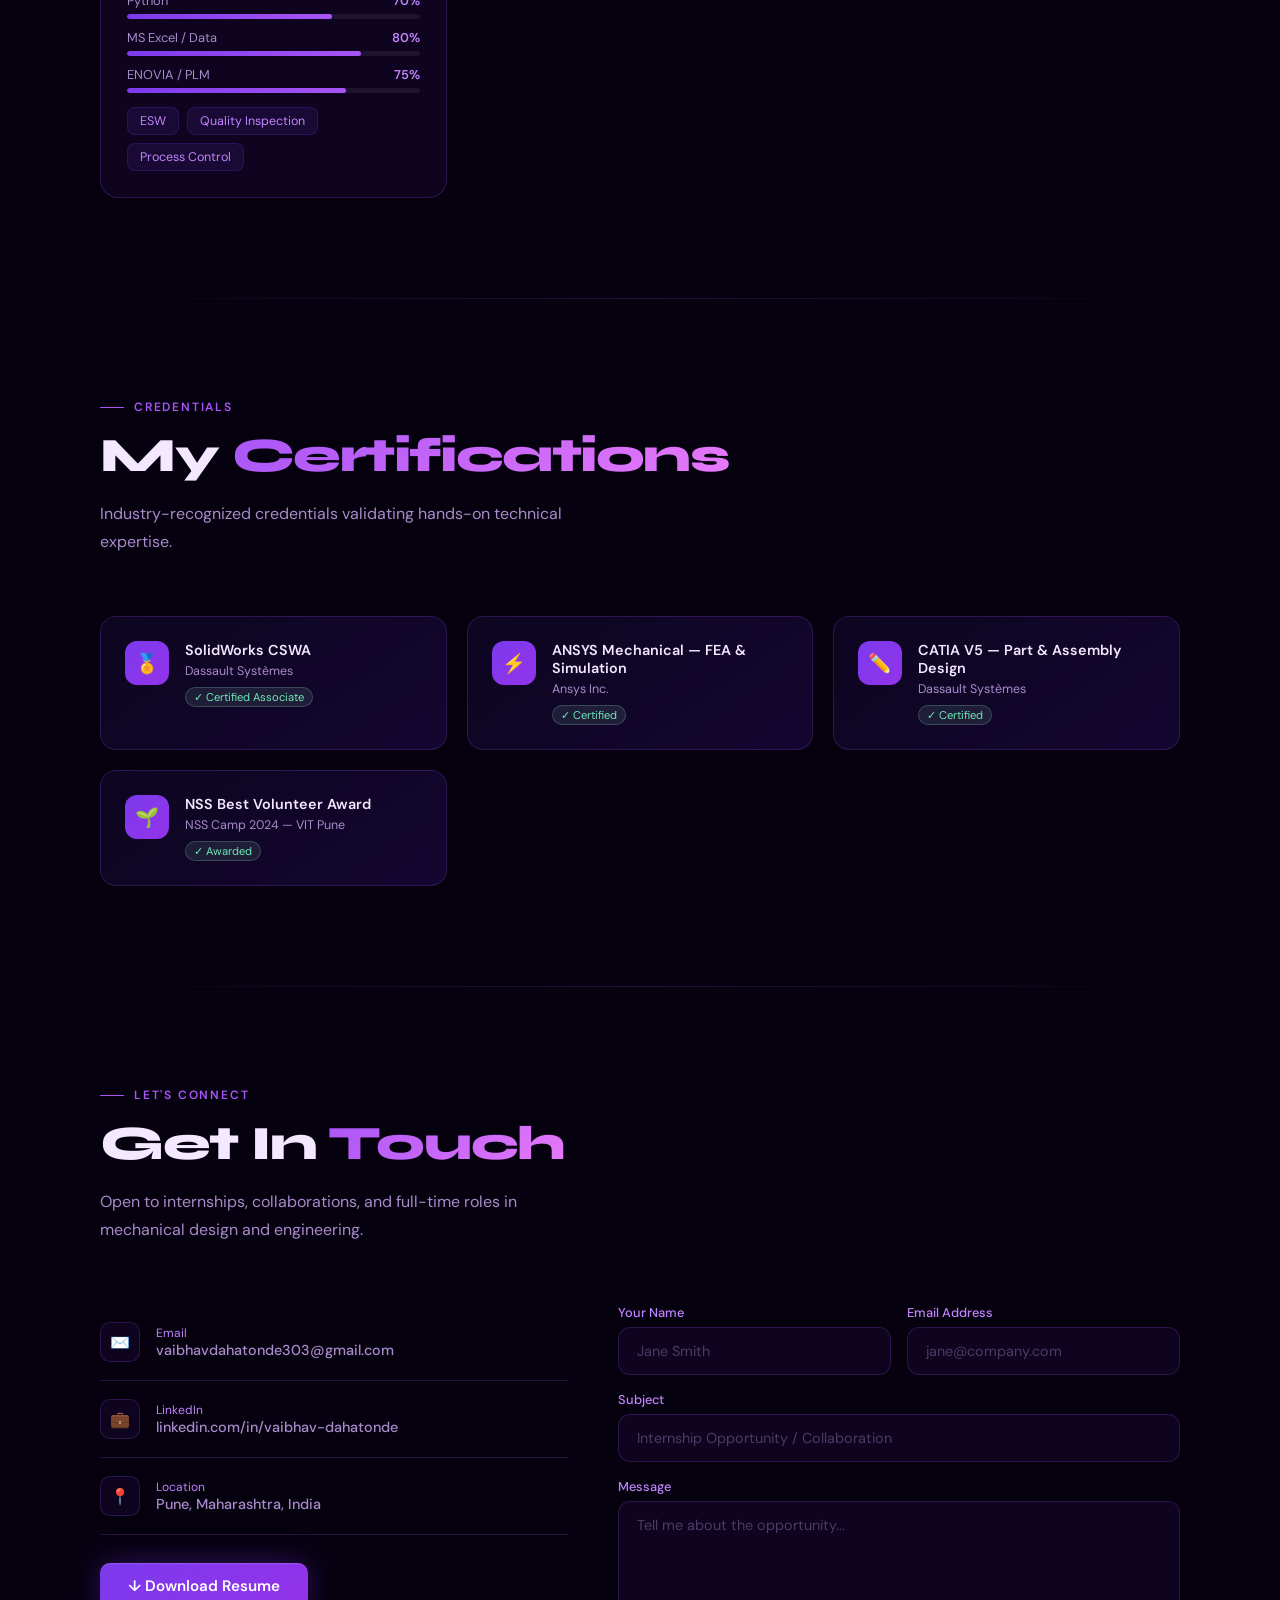
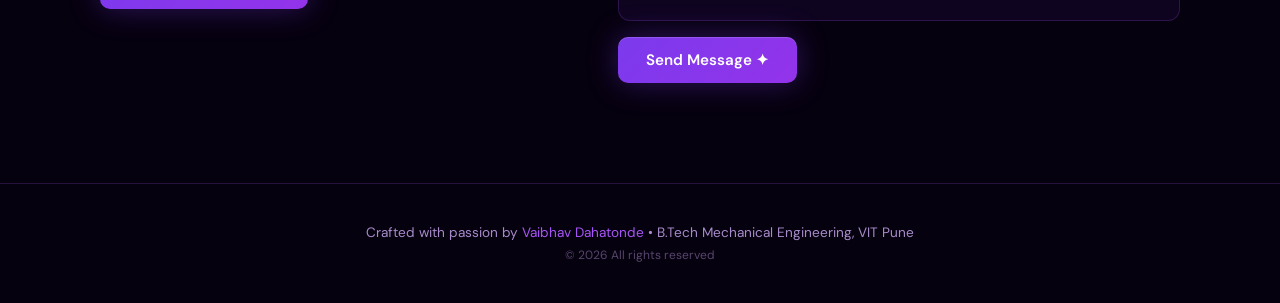
==== commit 0099acb5: "ca" ====
--- a/index.html
+++ b/index.html
@@ -1,4 +1,4 @@
-<!DOCTYPE html>
+﻿<!DOCTYPE html>
 <html lang="en">
 <head>
 <meta charset="UTF-8">
@@ -35,7 +35,7 @@
   cursor: none;
 }
 
-/* â”€â”€â”€ CUSTOM CURSOR â”€â”€â”€ */
+/* ─── CUSTOM CURSOR ─── */
 .cursor-dot {
   position: fixed; top:0; left:0; width:8px; height:8px;
   background: var(--v3); border-radius:50%; pointer-events:none;
@@ -51,14 +51,14 @@
 body:has(a:hover) .cursor-ring,
 body:has(button:hover) .cursor-ring { transform:translate(-50%,-50%) scale(1.6); border-color:var(--v3); }
 
-/* â”€â”€â”€ NOISE OVERLAY â”€â”€â”€ */
+/* ─── NOISE OVERLAY ─── */
 body::before {
   content:''; position:fixed; inset:0;
   background-image: url("data:image/svg+xml,%3Csvg viewBox='0 0 200 200' xmlns='http://www.w3.org/2000/svg'%3E%3Cfilter id='n'%3E%3CfeTurbulence type='fractalNoise' baseFrequency='0.9' numOctaves='4' stitchTiles='stitch'/%3E%3C/filter%3E%3Crect width='100%25' height='100%25' filter='url(%23n)' opacity='0.04'/%3E%3C/svg%3E");
   pointer-events:none; z-index:1000; opacity:0.4;
 }
 
-/* â”€â”€â”€ AURORA BG â”€â”€â”€ */
+/* ─── AURORA BG ─── */
 .aurora {
   position:fixed; inset:0; pointer-events:none; z-index:0; overflow:hidden;
 }
@@ -74,7 +74,7 @@
   to   { transform: translate(40px,40px) scale(1.1); }
 }
 
-/* â”€â”€â”€ NAV â”€â”€â”€ */
+/* ─── NAV ─── */
 header {
   display:flex; justify-content:space-between; align-items:center;
   padding:18px 60px;
@@ -108,7 +108,7 @@
 .hamburger { display:none; flex-direction:column; gap:5px; cursor:pointer; padding:4px; }
 .hamburger span { display:block; width:24px; height:2px; background:var(--v3); border-radius:2px; transition:0.3s; }
 
-/* â”€â”€â”€ HERO â”€â”€â”€ */
+/* ─── HERO ─── */
 .hero {
   position:relative; z-index:1;
   min-height: 100vh;
@@ -234,7 +234,7 @@
 }
 @keyframes float { 0%,100%{transform:translateX(-50%) translateY(0);} 50%{transform:translateX(-50%) translateY(8px);} }
 
-/* â”€â”€â”€ SECTION WRAPPER â”€â”€â”€ */
+/* ─── SECTION WRAPPER ─── */
 .section-wrap {
   position:relative; z-index:1;
   max-width:1200px; margin:0 auto; padding:100px 60px;
@@ -259,13 +259,13 @@
 
 .section-desc { color:var(--muted); max-width:500px; line-height:1.75; margin-bottom:60px; }
 
-/* â”€â”€â”€ DIVIDER â”€â”€â”€ */
+/* ─── DIVIDER ─── */
 .divider {
   height:1px; background: linear-gradient(to right, transparent, var(--border), transparent);
   margin: 0 60px; position:relative; z-index:1;
 }
 
-/* â”€â”€â”€ ABOUT â”€â”€â”€ */
+/* ─── ABOUT ─── */
 .about-grid { display:grid; grid-template-columns:1fr 1fr; gap:40px; align-items:start; }
 
 .about-card {
@@ -293,7 +293,7 @@
 .hi-text strong { display:block; font-weight:600; font-size:0.9rem; color:var(--text); }
 .hi-text span { font-size:0.8rem; color:var(--muted); }
 
-/* â”€â”€â”€ EXPERIENCE â”€â”€â”€ */
+/* ─── EXPERIENCE ─── */
 .timeline { position:relative; padding-left:36px; }
 .timeline::before {
   content:''; position:absolute; left:14px; top:8px; bottom:8px; width:1.5px;
@@ -320,9 +320,9 @@
 .tc-company { font-size:0.85rem; color:var(--v3); font-weight:500; margin-bottom:14px; }
 .tc-points { list-style:none; }
 .tc-points li { font-size:0.88rem; color:var(--muted); line-height:1.7; padding:4px 0; padding-left:16px; position:relative; }
-.tc-points li::before { content:'â†’'; position:absolute; left:0; color:var(--v3); }
-
-/* â”€â”€â”€ PROJECTS â”€â”€â”€ */
+.tc-points li::before { content:'→'; position:absolute; left:0; color:var(--v3); }
+
+/* ─── PROJECTS ─── */
 .projects-grid { display:grid; grid-template-columns:repeat(auto-fit,minmax(320px,1fr)); gap:24px; }
 
 .project-card {
@@ -365,7 +365,7 @@
   border-radius:0 8px 8px 0; font-size:0.82rem; color:var(--v4);
 }
 
-/* â”€â”€â”€ SKILLS â”€â”€â”€ */
+/* ─── SKILLS ─── */
 .skills-grid { display:grid; grid-template-columns:repeat(auto-fit,minmax(260px,1fr)); gap:20px; }
 
 .skill-category {
@@ -394,7 +394,7 @@
 }
 .skill-tag:hover { background:rgba(124,58,237,0.2); color:var(--v3); }
 
-/* â”€â”€â”€ CERTIFICATIONS â”€â”€â”€ */
+/* ─── CERTIFICATIONS ─── */
 .cert-grid { display:grid; grid-template-columns:repeat(auto-fit,minmax(260px,1fr)); gap:20px; }
 
 .cert-card {
@@ -417,7 +417,7 @@
   color:#6ee7b7; border-radius:20px;
 }
 
-/* â”€â”€â”€ CONTACT â”€â”€â”€ */
+/* ─── CONTACT ─── */
 .contact-grid { display:grid; grid-template-columns:1fr 1.2fr; gap:50px; align-items:start; }
 
 .contact-info { }
@@ -448,7 +448,7 @@
 .form-group input:focus, .form-group textarea:focus { border-color:var(--v3); }
 .form-group input::placeholder, .form-group textarea::placeholder { color:rgba(167,139,202,0.4); }
 
-/* â”€â”€â”€ FOOTER â”€â”€â”€ */
+/* ─── FOOTER ─── */
 footer {
   text-align:center; padding:40px 20px;
   border-top:1px solid var(--border); color:var(--muted);
@@ -456,7 +456,7 @@
 }
 footer span { color:var(--v3); }
 
-/* â”€â”€â”€ MOBILE NAV â”€â”€â”€ */
+/* ─── MOBILE NAV ─── */
 .mobile-menu {
   display:none; flex-direction:column; gap:4px;
   background:rgba(6,1,15,0.97); backdrop-filter:blur(20px);
@@ -471,14 +471,14 @@
 .mobile-menu a:hover { color:var(--v3); }
 .mobile-menu.open { display:flex; }
 
-/* â”€â”€â”€ FADE IN â”€â”€â”€ */
+/* ─── FADE IN ─── */
 .fade-up {
   opacity:0; transform:translateY(30px);
   transition: opacity 0.7s ease, transform 0.7s ease;
 }
 .fade-up.visible { opacity:1; transform:translateY(0); }
 
-/* â”€â”€â”€ RESPONSIVE â”€â”€â”€ */
+/* ─── RESPONSIVE ─── */
 @media (max-width: 900px) {
   header { padding:16px 24px; }
   nav { display:none; }
@@ -520,7 +520,7 @@
   <div class="aurora-blob"></div>
 </div>
 
-<!-- â”€â”€â”€ HEADER â”€â”€â”€ -->
+<!-- ─── HEADER ─── -->
 <header>
   <div class="logo">VD</div>
   <nav>
@@ -530,7 +530,7 @@
     <a href="#skills">Skills</a>
     <a href="#certifications">Certifications</a>
     <a href="#contact">Contact</a>
-    <a href="resume.pdf" download="Vaibhav_Dahatonde_Resume.pdf" class="nav-cta">â†“ Resume</a>
+    <a href="resume.pdf" download="Vaibhav_Dahatonde_Resume.pdf" class="nav-cta">↓ Resume</a>
   </nav>
   <div class="hamburger" id="hamburger" onclick="toggleMenu()">
     <span></span><span></span><span></span>
@@ -544,10 +544,10 @@
   <a href="#skills" onclick="toggleMenu()">Skills</a>
   <a href="#certifications" onclick="toggleMenu()">Certifications</a>
   <a href="#contact" onclick="toggleMenu()">Contact</a>
-  <a href="resume.pdf" download="Vaibhav_Dahatonde_Resume.pdf" onclick="toggleMenu()">â†“ Download Resume</a>
+  <a href="resume.pdf" download="Vaibhav_Dahatonde_Resume.pdf" onclick="toggleMenu()">↓ Download Resume</a>
 </div>
 
-<!-- â”€â”€â”€ HERO â”€â”€â”€ -->
+<!-- ─── HERO ─── -->
 <section class="hero">
   <div class="hero-left fade-up">
     <div class="hero-badge">Available for opportunities</div>
@@ -558,15 +558,15 @@
     <div class="hero-typing" id="typing"></div>
     <p class="hero-desc">
       Final-year B.Tech Mechanical Engineering student at VIT Pune. Proficient in
-      <strong>CATIA V5, SolidWorks, ANSYS</strong> â€” turning complex engineering challenges into
+      <strong>CATIA V5, SolidWorks, ANSYS</strong> — turning complex engineering challenges into
       optimized, simulation-validated designs.
     </p>
     <div class="hero-buttons">
       <a href="projects.html" class="btn-primary">
-        âœ¦ View My Work
+        ✦ View My Work
       </a>
       <a href="#contact" class="btn-outline">
-        Get In Touch â†’
+        Get In Touch →
       </a>
     </div>
   </div>
@@ -598,17 +598,17 @@
 
 <div class="divider"></div>
 
-<!-- â”€â”€â”€ ABOUT â”€â”€â”€ -->
+<!-- ─── ABOUT ─── -->
 <section id="about" class="section-wrap">
   <div class="section-label">Who I Am</div>
   <h2 class="section-title">About <span>Me</span></h2>
-  <p class="section-desc">Engineering solutions from first principles â€” through design, simulation, and real-world validation.</p>
+  <p class="section-desc">Engineering solutions from first principles — through design, simulation, and real-world validation.</p>
 
   <div class="about-grid fade-up">
     <div class="about-card">
       <p>
         Final-year B.Tech Mechanical Engineering student at <strong>Vishwakarma Institute of Technology, Pune</strong> (CGPA: <strong>8.16</strong>). 
-        My work spans <strong>3D product design, structural simulation, and CAD modelling</strong> â€” with hands-on experience from two CNC internships applying GD&T, DFMEA, and quality inspection in live production environments.
+        My work spans <strong>3D product design, structural simulation, and CAD modelling</strong> — with hands-on experience from two CNC internships applying GD&T, DFMEA, and quality inspection in live production environments.
         <br><br>
         As a <strong>Chassis Domain Member</strong> at Veloce Racing (SAE), I worked on frame geometry, load path optimisation, and torsional rigidity of a Formula-style race car.
         <br><br>
@@ -617,35 +617,35 @@
     </div>
     <div class="about-highlights">
       <div class="highlight-item">
-        <div class="hi-icon">ðŸŽ“</div>
+        <div class="hi-icon">🎓</div>
         <div class="hi-text">
-          <strong>VIT Pune â€” B.Tech Mechanical</strong>
-          <span>2023 â€“ 2027 â€¢ CGPA: 8.04</span>
+          <strong>VIT Pune — B.Tech Mechanical</strong>
+          <span>2023 – 2027 • CGPA: 8.04</span>
         </div>
       </div>
       <div class="highlight-item">
-        <div class="hi-icon">ðŸ“</div>
+        <div class="hi-icon">📍</div>
         <div class="hi-text">
           <strong>Pune, Maharashtra</strong>
           <span>India</span>
         </div>
       </div>
       <div class="highlight-item">
-        <div class="hi-icon">ðŸŽï¸</div>
+        <div class="hi-icon">🏎️</div>
         <div class="hi-text">
-          <strong>Veloce Racing â€” SAE Club</strong>
+          <strong>Veloce Racing — SAE Club</strong>
           <span>Chassis Domain Member</span>
         </div>
       </div>
       <div class="highlight-item">
-        <div class="hi-icon">ðŸ¤</div>
+        <div class="hi-icon">🤝</div>
         <div class="hi-text">
           <strong>NSS Unit Coordinator</strong>
-          <span>Led 50+ volunteers â€¢ Camp 2024 Organizer</span>
+          <span>Led 50+ volunteers • Camp 2024 Organizer</span>
         </div>
       </div>
       <a href="https://linkedin.com/in/vaibhav-dahatonde" target="_blank" class="btn-primary" style="align-self:flex-start; margin-top:8px;">
-        LinkedIn Profile â†—
+        LinkedIn Profile ↗
       </a>
     </div>
   </div>
@@ -653,7 +653,7 @@
 
 <div class="divider"></div>
 
-<!-- â”€â”€â”€ EXPERIENCE â”€â”€â”€ -->
+<!-- ─── EXPERIENCE ─── -->
 <section id="experience" class="section-wrap">
   <div class="section-label">Work History</div>
   <h2 class="section-title">My <span>Experience</span></h2>
@@ -663,10 +663,10 @@
     <div class="timeline-item">
       <div class="timeline-card">
         <div class="tc-header">
-          <div class="tc-role">Intern â€” Machine Integration & Commissioning</div>
-          <div class="tc-period">Dec 2025 â€“ Jan 2026</div>
-        </div>
-        <div class="tc-company">NULED Electronics Pvt. Ltd â€¢ Faridabad</div>
+          <div class="tc-role">Intern — Machine Integration & Commissioning</div>
+          <div class="tc-period">Dec 2025 – Jan 2026</div>
+        </div>
+        <div class="tc-company">NULED Electronics Pvt. Ltd • Faridabad</div>
         <ul class="tc-points">
           <li>Managed mechanical and electrical commissioning of the GIGA 8888 CNC system, validating all mechatronic parameters to operational standards.</li>
           <li>Performed precision spindle fault analysis and repair, resolving alignment deviations through systematic technical troubleshooting.</li>
@@ -677,10 +677,10 @@
     <div class="timeline-item">
       <div class="timeline-card">
         <div class="tc-header">
-          <div class="tc-role">Intern â€” Quality & Manufacturing Process</div>
-          <div class="tc-period">May 2025 â€“ Jul 2025</div>
-        </div>
-        <div class="tc-company">Associate Circuits â€¢ Ghaziabad</div>
+          <div class="tc-role">Intern — Quality & Manufacturing Process</div>
+          <div class="tc-period">May 2025 – Jul 2025</div>
+        </div>
+        <div class="tc-company">Associate Circuits • Ghaziabad</div>
         <ul class="tc-points">
           <li>Applied GD&T and Engineering Standard Work (ESW) to monitor CNC production processes and ensure dimensional accuracy of high-precision mechanical components.</li>
           <li>Conducted DFMEA and 7-Step problem-solving to diagnose and resolve recurring mechanical failures, reducing production rework.</li>
@@ -693,70 +693,70 @@
 
 <div class="divider"></div>
 
-<!-- â”€â”€â”€ PROJECTS â”€â”€â”€ -->
+<!-- ─── PROJECTS ─── -->
 <section id="projects" class="section-wrap">
   <div class="section-label">What I've Built</div>
   <h2 class="section-title">Featured <span>Projects</span></h2>
-  <p class="section-desc">From topology optimisation to CFD â€” each project is simulation-validated and production-ready.</p>
+  <p class="section-desc">From topology optimisation to CFD — each project is simulation-validated and production-ready.</p>
 
   <div class="projects-grid">
 
     <div class="project-card fade-up">
-      <div class="pc-arrow">â†—</div>
+      <div class="pc-arrow">↗</div>
       <div class="pc-tag">Structural</div>
-      <div class="pc-title">Topology Optimisation â€” Washing Machine Chassis</div>
-      <div class="pc-desc">FEA-driven geometry refinement of a sheet metal chassis. Applied DFM principles â€” bend radii, flange tolerances, weld locations â€” for full producibility.</div>
+      <div class="pc-title">Topology Optimisation — Washing Machine Chassis</div>
+      <div class="pc-desc">FEA-driven geometry refinement of a sheet metal chassis. Applied DFM principles — bend radii, flange tolerances, weld locations — for full producibility.</div>
       <div class="pc-tools">
         <span class="pc-tool">SolidWorks</span>
         <span class="pc-tool">ANSYS</span>
         <span class="pc-tool">FEA</span>
         <span class="pc-tool">Sheet Metal</span>
       </div>
-      <div class="pc-achievement">ðŸŽ¯ 18% weight reduction while maintaining structural rigidity</div>
+      <div class="pc-achievement">🎯 18% weight reduction while maintaining structural rigidity</div>
     </div>
 
     <div class="project-card fade-up" style="transition-delay:0.1s">
-      <div class="pc-arrow">â†—</div>
+      <div class="pc-arrow">↗</div>
       <div class="pc-tag">Vibration</div>
-      <div class="pc-title">Vibrational Analysis â€” Vehicle Projector Lamp</div>
+      <div class="pc-title">Vibrational Analysis — Vehicle Projector Lamp</div>
       <div class="pc-desc">Industry-sponsored (Whitelight lamp pvt ltd). Modal and spectral analysis identifying critical natural frequencies and proposing geometry modifications.</div>
       <div class="pc-tools">
         <span class="pc-tool">ANSYS Mechanical</span>
         <span class="pc-tool">Modal Analysis</span>
         <span class="pc-tool">Spectral</span>
       </div>
-      <div class="pc-achievement">ðŸŽ¯ Identified 3 critical natural frequencies; stress 1gâ€“30g analysis</div>
+      <div class="pc-achievement">🎯 Identified 3 critical natural frequencies; stress 1g–30g analysis</div>
     </div>
 
     <div class="project-card fade-up" style="transition-delay:0.2s">
-      <div class="pc-arrow">â†—</div>
+      <div class="pc-arrow">↗</div>
       <div class="pc-tag">Mechanical Design</div>
       <div class="pc-title">Two-Stage Helical Gearbox for Chain Conveyors</div>
-      <div class="pc-desc">Designed a 7.5 kW industrial gearbox achieving 24:1 speed reduction (1440â†’60 RPM). Validated gear geometry, shaft sizing, bearing selection analytically.</div>
+      <div class="pc-desc">Designed a 7.5 kW industrial gearbox achieving 24:1 speed reduction (1440→60 RPM). Validated gear geometry, shaft sizing, bearing selection analytically.</div>
       <div class="pc-tools">
         <span class="pc-tool">SolidWorks</span>
         <span class="pc-tool">ANSYS</span>
         <span class="pc-tool">GD&T</span>
         <span class="pc-tool">Eng BOM</span>
       </div>
-      <div class="pc-achievement">ðŸŽ¯ Full Engineering BOM + assembly drawings with GD&T callouts</div>
+      <div class="pc-achievement">🎯 Full Engineering BOM + assembly drawings with GD&T callouts</div>
     </div>
 
     <div class="project-card fade-up" style="transition-delay:0.3s">
-      <div class="pc-arrow">â†—</div>
+      <div class="pc-arrow">↗</div>
       <div class="pc-tag">CFD</div>
-      <div class="pc-title">CFD Analysis â€” Axial Compressor Rotor</div>
+      <div class="pc-title">CFD Analysis — Axial Compressor Rotor</div>
       <div class="pc-desc">3D steady-state CFD simulation at 16,043 RPM with full pressure/velocity distribution mapping across rotor span.</div>
       <div class="pc-tools">
         <span class="pc-tool">ANSYS CFX</span>
         <span class="pc-tool">CFD</span>
         <span class="pc-tool">Fluid Dynamics</span>
       </div>
-      <div class="pc-achievement">ðŸŽ¯ 1.58 pressure ratio & 88.8% isentropic efficiency validated</div>
+      <div class="pc-achievement">🎯 1.58 pressure ratio & 88.8% isentropic efficiency validated</div>
     </div>
 
     <div class="project-card fade-up" style="transition-delay:0.4s">
-      <div class="pc-arrow">â†—</div>
+      <div class="pc-arrow">↗</div>
       <div class="pc-tag">AI + Engineering</div>
       <div class="pc-title">AI-Powered PLM Data Extraction Platform</div>
       <div class="pc-desc">Industry-sponsored (Atlas Copco Pune R&D). ENOVIA-integrated prototype combining Be2Net and drawing databases with AI auto-classification layer.</div>
@@ -766,7 +766,7 @@
         <span class="pc-tool">AI/ML</span>
         <span class="pc-tool">Python</span>
       </div>
-      <div class="pc-achievement">ðŸŽ¯ Part-spec lookup: 17 min â†’ under 10 sec at 93% accuracy</div>
+      <div class="pc-achievement">🎯 Part-spec lookup: 17 min → under 10 sec at 93% accuracy</div>
     </div>
 
   </div>
@@ -774,16 +774,16 @@
 
 <div class="divider"></div>
 
-<!-- â”€â”€â”€ SKILLS â”€â”€â”€ -->
+<!-- ─── SKILLS ─── -->
 <section id="skills" class="section-wrap">
   <div class="section-label">Technical Expertise</div>
   <h2 class="section-title">My <span>Skills</span></h2>
-  <p class="section-desc">A full-stack mechanical engineering toolkit â€” from CAD to simulation to manufacturing.</p>
+  <p class="section-desc">A full-stack mechanical engineering toolkit — from CAD to simulation to manufacturing.</p>
 
   <div class="skills-grid">
 
     <div class="skill-category fade-up">
-      <div class="sc-icon">âœï¸</div>
+      <div class="sc-icon">✏️</div>
       <div class="sc-title">CAD & 3D Modelling</div>
       <div class="skill-bars">
         <div class="skill-bar-item">
@@ -808,7 +808,7 @@
     </div>
 
     <div class="skill-category fade-up" style="transition-delay:0.1s">
-      <div class="sc-icon">âš¡</div>
+      <div class="sc-icon">⚡</div>
       <div class="sc-title">Simulation & CAE</div>
       <div class="skill-bars">
         <div class="skill-bar-item">
@@ -832,7 +832,7 @@
     </div>
 
     <div class="skill-category fade-up" style="transition-delay:0.2s">
-      <div class="sc-icon">ðŸ­</div>
+      <div class="sc-icon">🏭</div>
       <div class="sc-title">Design & Manufacturing</div>
       <div class="skill-bars">
         <div class="skill-bar-item">
@@ -857,7 +857,7 @@
     </div>
 
     <div class="skill-category fade-up" style="transition-delay:0.3s">
-      <div class="sc-icon">ðŸ’»</div>
+      <div class="sc-icon">💻</div>
       <div class="sc-title">Tools & Software</div>
       <div class="skill-bars">
         <div class="skill-bar-item">
@@ -885,7 +885,7 @@
 
 <div class="divider"></div>
 
-<!-- â”€â”€â”€ CERTIFICATIONS â”€â”€â”€ -->
+<!-- ─── CERTIFICATIONS ─── -->
 <section id="certifications" class="section-wrap">
   <div class="section-label">Credentials</div>
   <h2 class="section-title">My <span>Certifications</span></h2>
@@ -893,35 +893,35 @@
 
   <div class="cert-grid fade-up">
     <div class="cert-card">
-      <div class="cert-icon">ðŸ…</div>
+      <div class="cert-icon">🏅</div>
       <div>
         <div class="cert-name">SolidWorks CSWA</div>
-        <div class="cert-issuer">Dassault SystÃ¨mes</div>
-        <div class="cert-badge">âœ“ Certified Associate</div>
+        <div class="cert-issuer">Dassault Systèmes</div>
+        <div class="cert-badge">✓ Certified Associate</div>
       </div>
     </div>
     <div class="cert-card">
-      <div class="cert-icon">âš¡</div>
+      <div class="cert-icon">⚡</div>
       <div>
-        <div class="cert-name">ANSYS Mechanical â€” FEA & Simulation</div>
+        <div class="cert-name">ANSYS Mechanical — FEA & Simulation</div>
         <div class="cert-issuer">Ansys Inc.</div>
-        <div class="cert-badge">âœ“ Certified</div>
+        <div class="cert-badge">✓ Certified</div>
       </div>
     </div>
     <div class="cert-card">
-      <div class="cert-icon">âœï¸</div>
+      <div class="cert-icon">✏️</div>
       <div>
-        <div class="cert-name">CATIA V5 â€” Part & Assembly Design</div>
-        <div class="cert-issuer">Dassault SystÃ¨mes</div>
-        <div class="cert-badge">âœ“ Certified</div>
+        <div class="cert-name">CATIA V5 — Part & Assembly Design</div>
+        <div class="cert-issuer">Dassault Systèmes</div>
+        <div class="cert-badge">✓ Certified</div>
       </div>
     </div>
     <div class="cert-card">
-      <div class="cert-icon">ðŸŒ±</div>
+      <div class="cert-icon">🌱</div>
       <div>
         <div class="cert-name">NSS Best Volunteer Award</div>
-        <div class="cert-issuer">NSS Camp 2024 â€” VIT Pune</div>
-        <div class="cert-badge">âœ“ Awarded</div>
+        <div class="cert-issuer">NSS Camp 2024 — VIT Pune</div>
+        <div class="cert-badge">✓ Awarded</div>
       </div>
     </div>
   </div>
@@ -929,7 +929,7 @@
 
 <div class="divider"></div>
 
-<!-- â”€â”€â”€ CONTACT â”€â”€â”€ -->
+<!-- ─── CONTACT ─── -->
 <section id="contact" class="section-wrap">
   <div class="section-label">Let's Connect</div>
   <h2 class="section-title">Get In <span>Touch</span></h2>
@@ -938,21 +938,21 @@
   <div class="contact-grid fade-up">
     <div class="contact-info">
       <a href="mailto:vaibhavdahatonde303@gmail.com" class="contact-item">
-        <div class="ci-icon">âœ‰ï¸</div>
+        <div class="ci-icon">✉️</div>
         <div>
           <div class="ci-label">Email</div>
           <div class="ci-val">vaibhavdahatonde303@gmail.com</div>
         </div>
       </a>
       <a href="https://linkedin.com/in/vaibhav-dahatonde" target="_blank" class="contact-item">
-        <div class="ci-icon">ðŸ’¼</div>
+        <div class="ci-icon">💼</div>
         <div>
           <div class="ci-label">LinkedIn</div>
           <div class="ci-val">linkedin.com/in/vaibhav-dahatonde</div>
         </div>
       </a>
       <div class="contact-item">
-        <div class="ci-icon">ðŸ“</div>
+        <div class="ci-icon">📍</div>
         <div>
           <div class="ci-label">Location</div>
           <div class="ci-val">Pune, Maharashtra, India</div>
@@ -960,7 +960,7 @@
       </div>
       <div style="margin-top:28px;">
         <a href="resume.pdf" download="Vaibhav_Dahatonde_Resume.pdf" class="btn-primary">
-          â†“ Download Resume
+          ↓ Download Resume
         </a>
       </div>
     </div>
@@ -985,16 +985,16 @@
         <textarea rows="5" placeholder="Tell me about the opportunity..." required></textarea>
       </div>
       <button type="submit" class="btn-primary" style="align-self:flex-start; border:none; font-size:0.95rem;">
-        Send Message âœ¦
+        Send Message ✦
       </button>
     </form>
   </div>
 </section>
 
-<!-- â”€â”€â”€ FOOTER â”€â”€â”€ -->
+<!-- ─── FOOTER ─── -->
 <footer>
-  <p>Crafted with passion by <span>Vaibhav Dahatonde</span> â€¢ B.Tech Mechanical Engineering, VIT Pune</p>
-  <p style="margin-top:6px; font-size:0.75rem; opacity:0.5;">Â© 2026 All rights reserved</p>
+  <p>Crafted with passion by <span>Vaibhav Dahatonde</span> • B.Tech Mechanical Engineering, VIT Pune</p>
+  <p style="margin-top:6px; font-size:0.75rem; opacity:0.5;">© 2026 All rights reserved</p>
 </footer>
 
 <script>
@@ -1027,9 +1027,9 @@
 function handleSubmit(e){
   e.preventDefault();
   const btn=e.target.querySelector('button[type=submit]');
-  btn.textContent='Message Sent! âœ“';
+  btn.textContent='Message Sent! ✓';
   btn.style.background='linear-gradient(135deg,#059669,#10b981)';
-  setTimeout(()=>{btn.textContent='Send Message âœ¦'; btn.style.background=''; e.target.reset();},3000);
+  setTimeout(()=>{btn.textContent='Send Message ✦'; btn.style.background=''; e.target.reset();},3000);
 }
 
 /* COUNTERS */
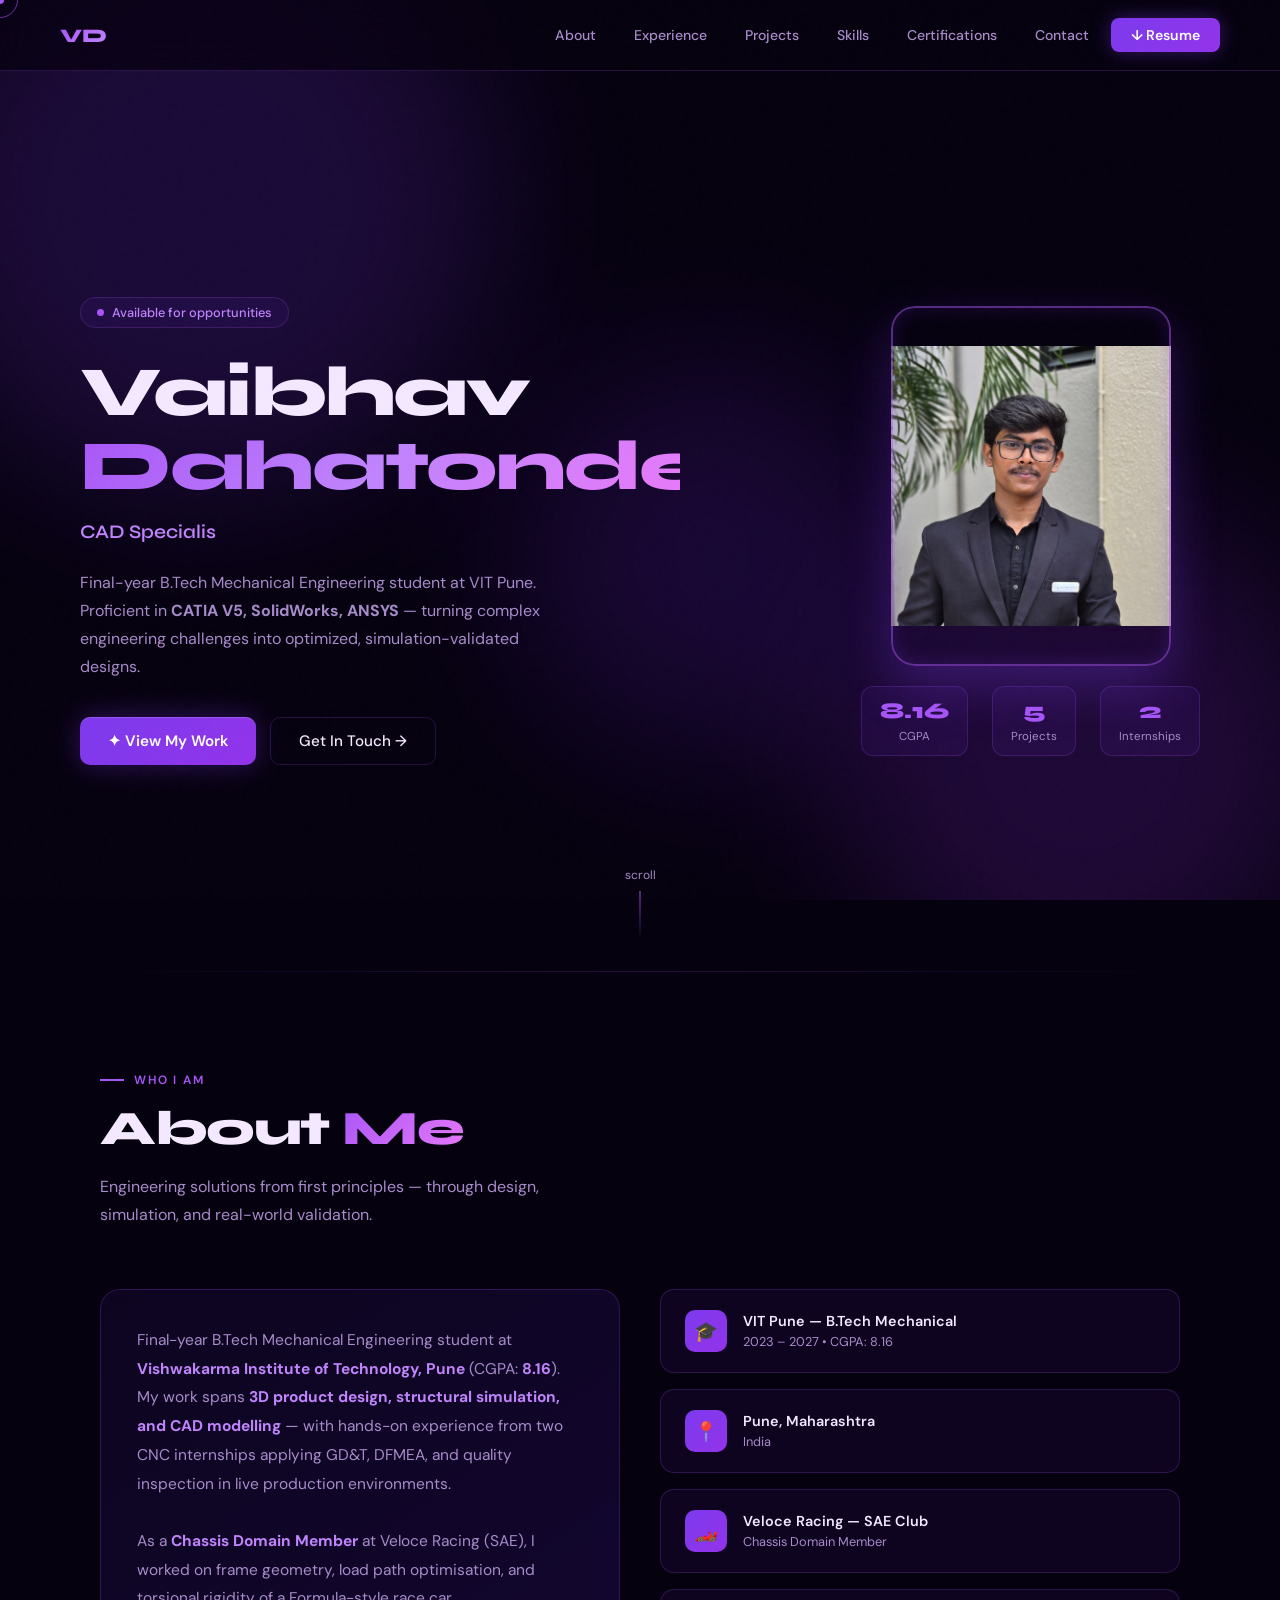
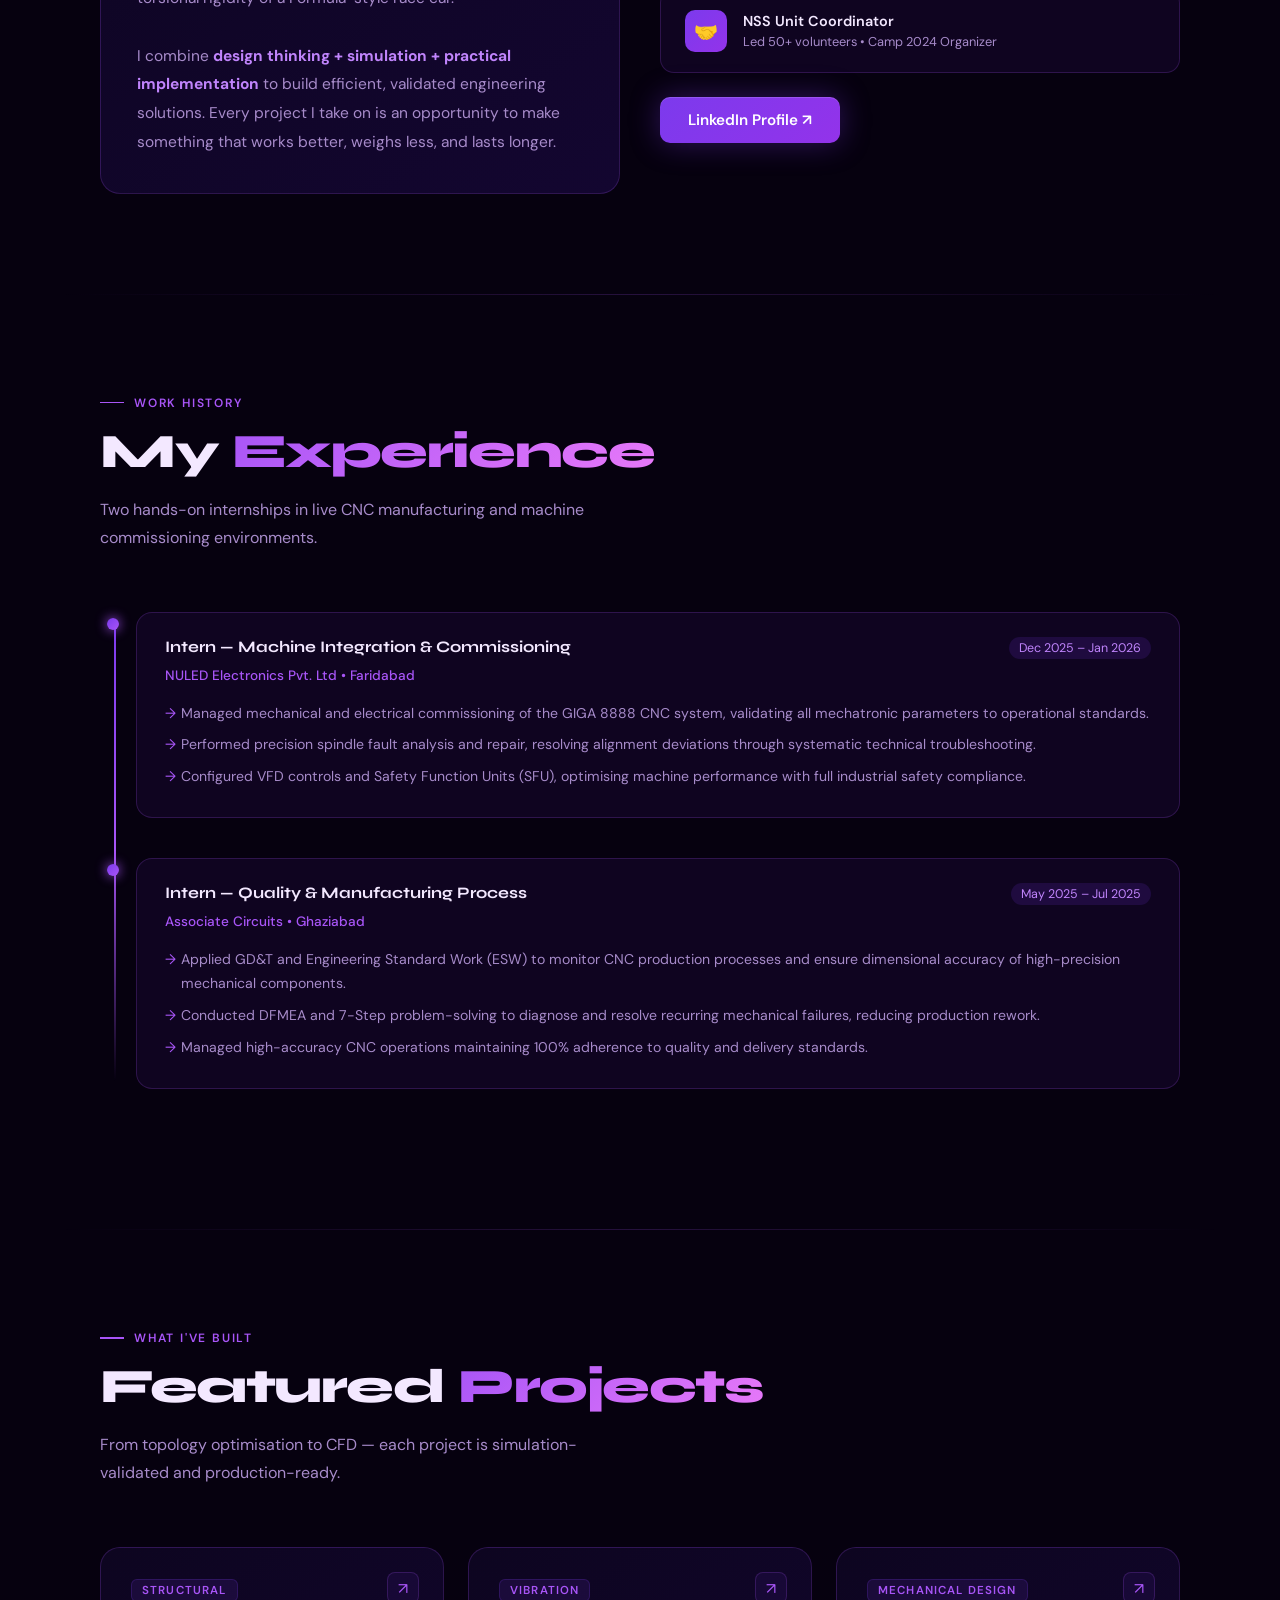
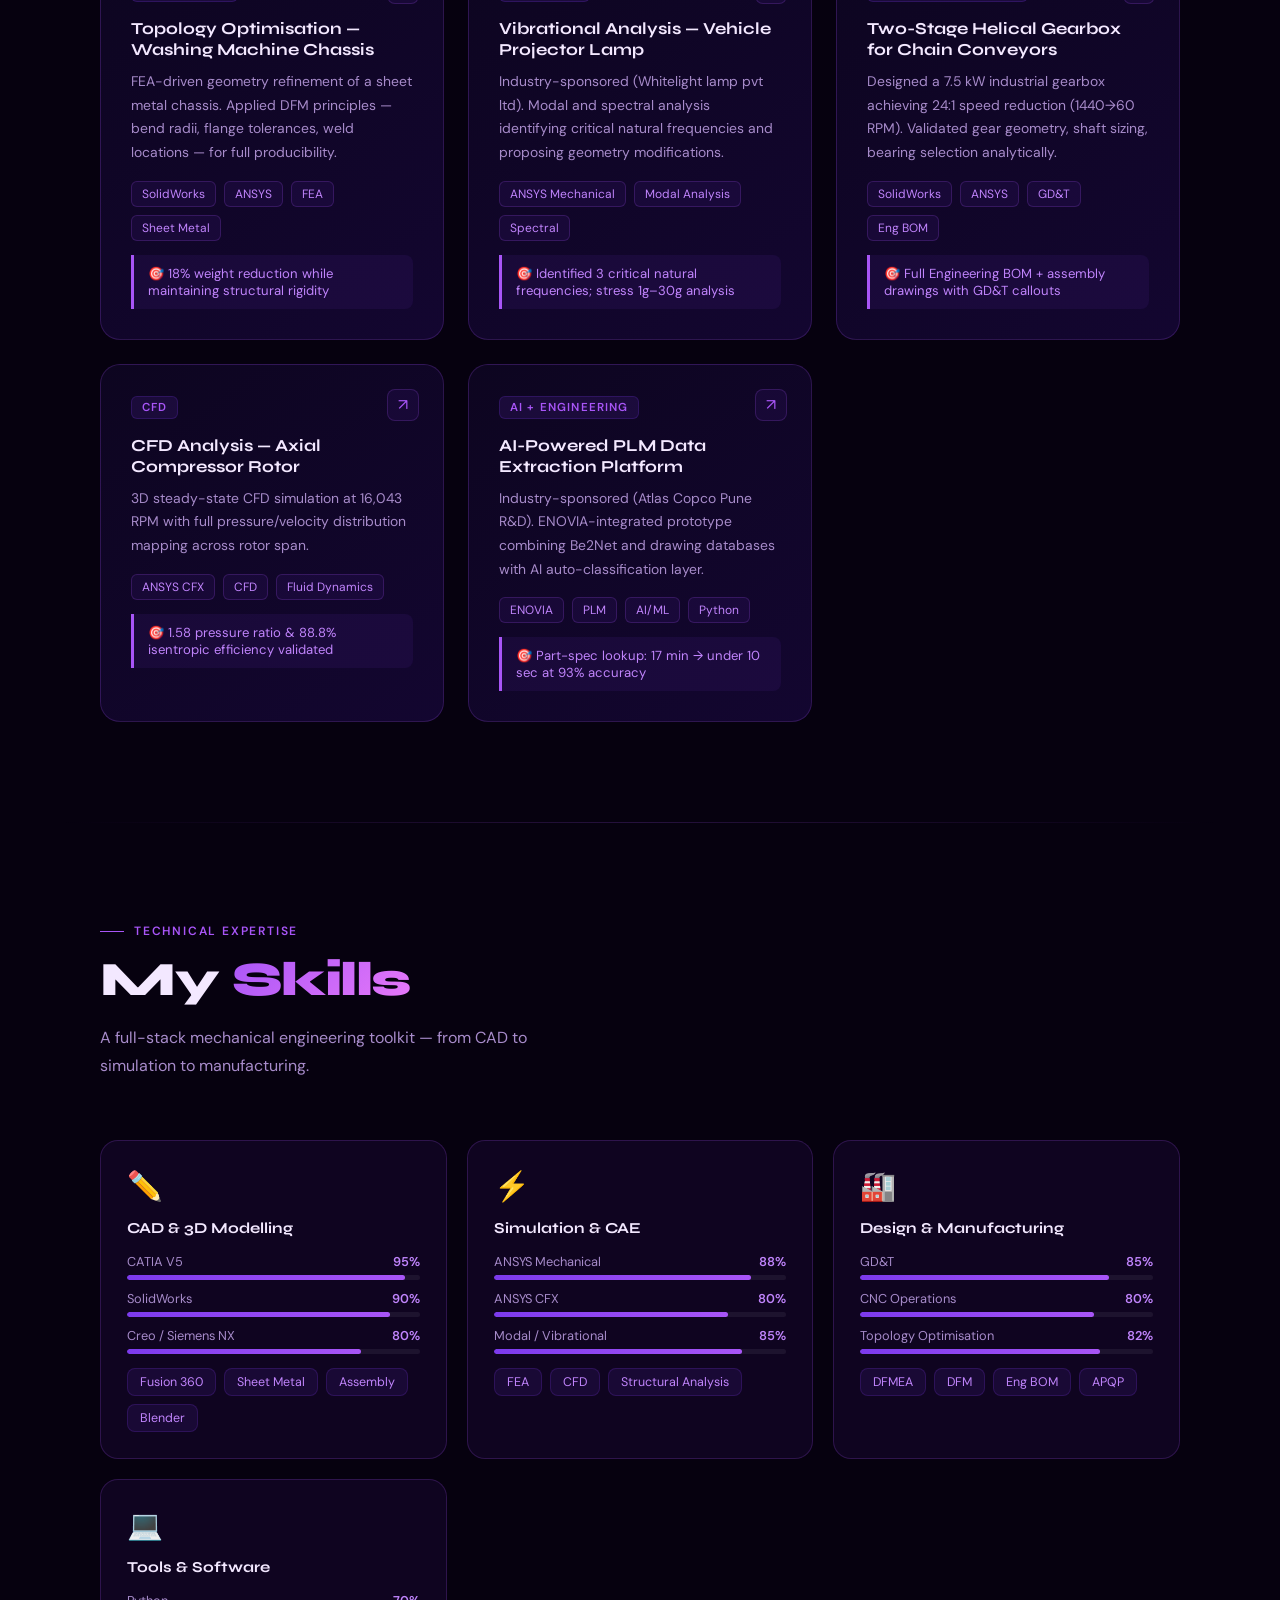
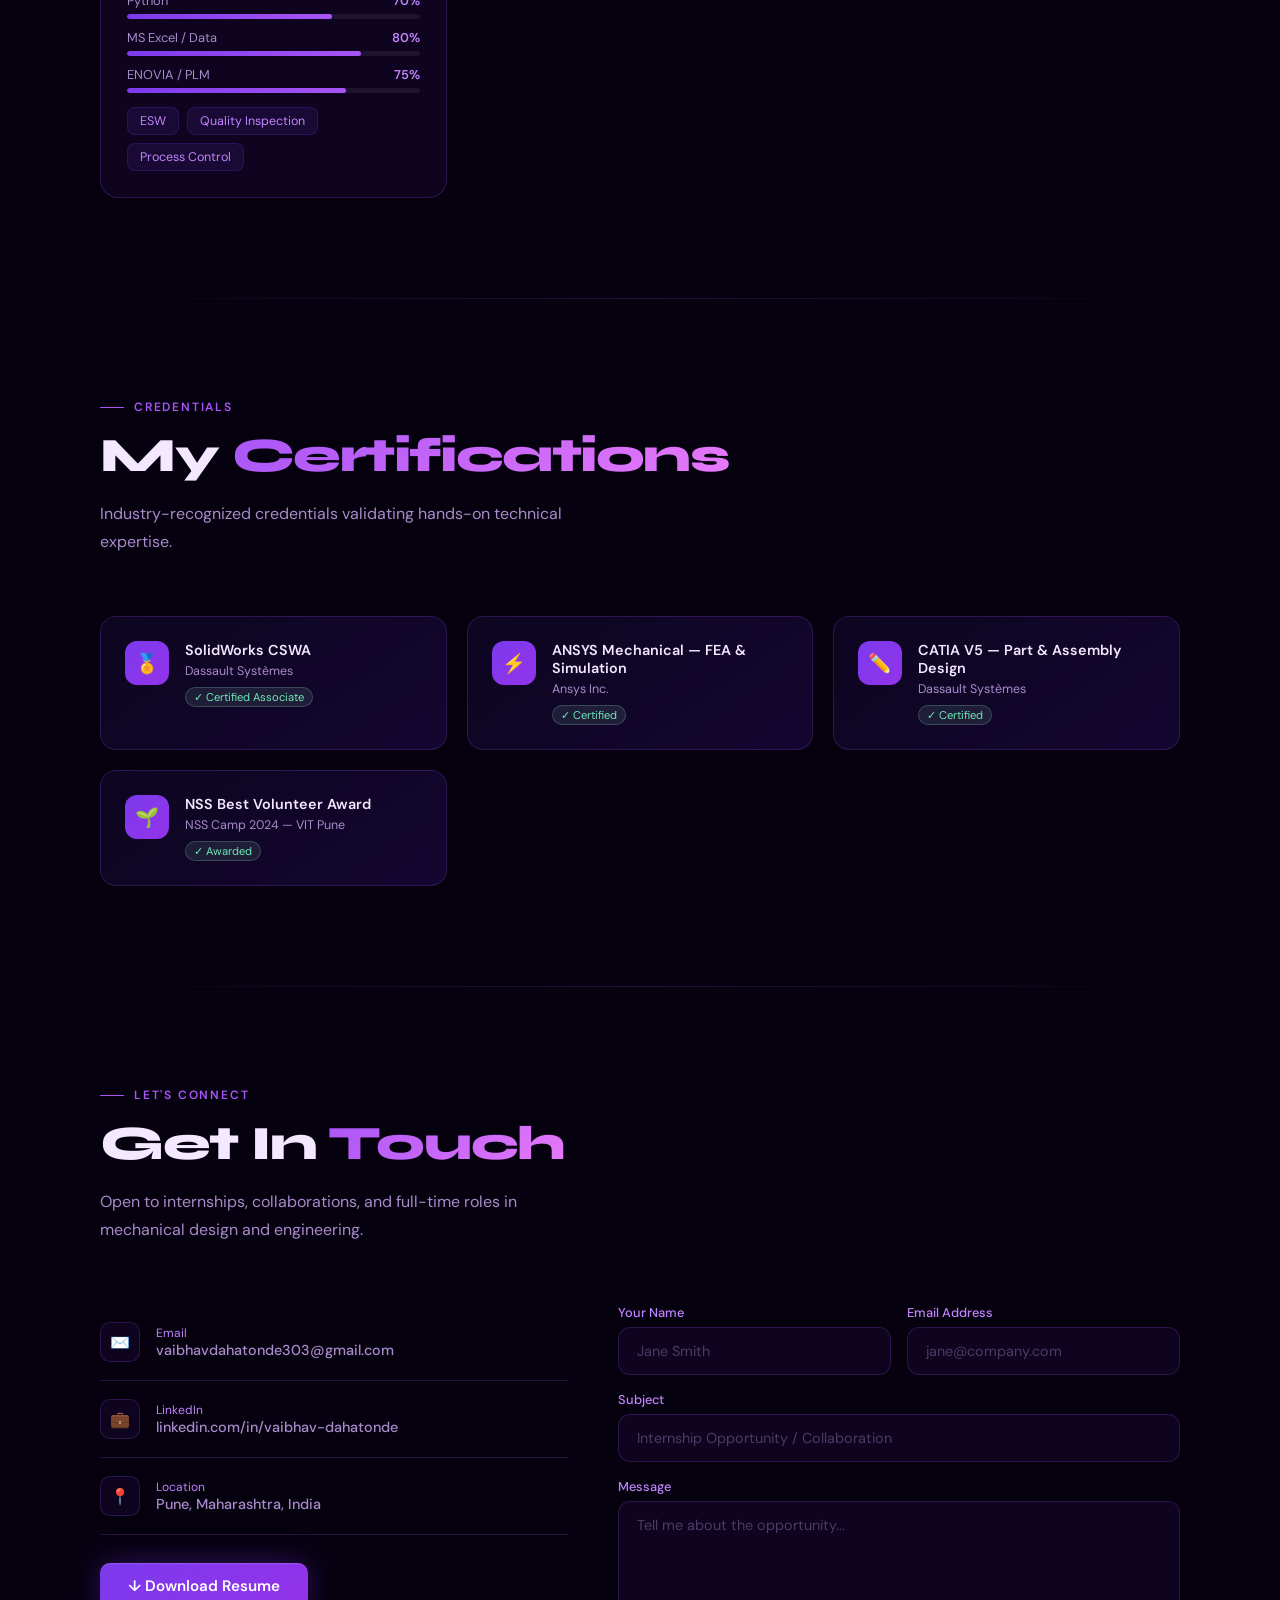
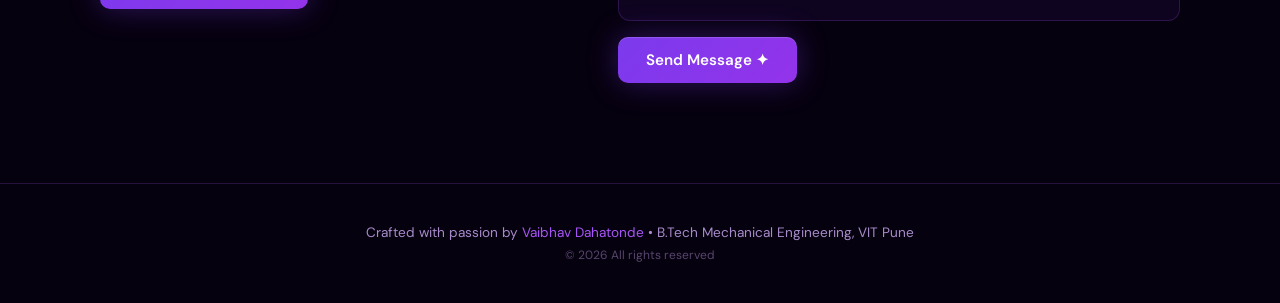
==== commit f9c7443f: "Update index.html" ====
--- a/index.html
+++ b/index.html
@@ -201,7 +201,7 @@
   width: 360px;
   height: 280px;
   object-fit: cover;
-  transform: translate(-50%, -50%) rotate(90deg);
+  transform: translate(-50%, -50%) rotate(0deg);
   z-index: 1;
 }
 .avatar-placeholder {
@@ -620,7 +620,7 @@
         <div class="hi-icon">🎓</div>
         <div class="hi-text">
           <strong>VIT Pune — B.Tech Mechanical</strong>
-          <span>2023 – 2027 • CGPA: 8.04</span>
+          <span>2023 – 2027 • CGPA: 8.16</span>
         </div>
       </div>
       <div class="highlight-item">
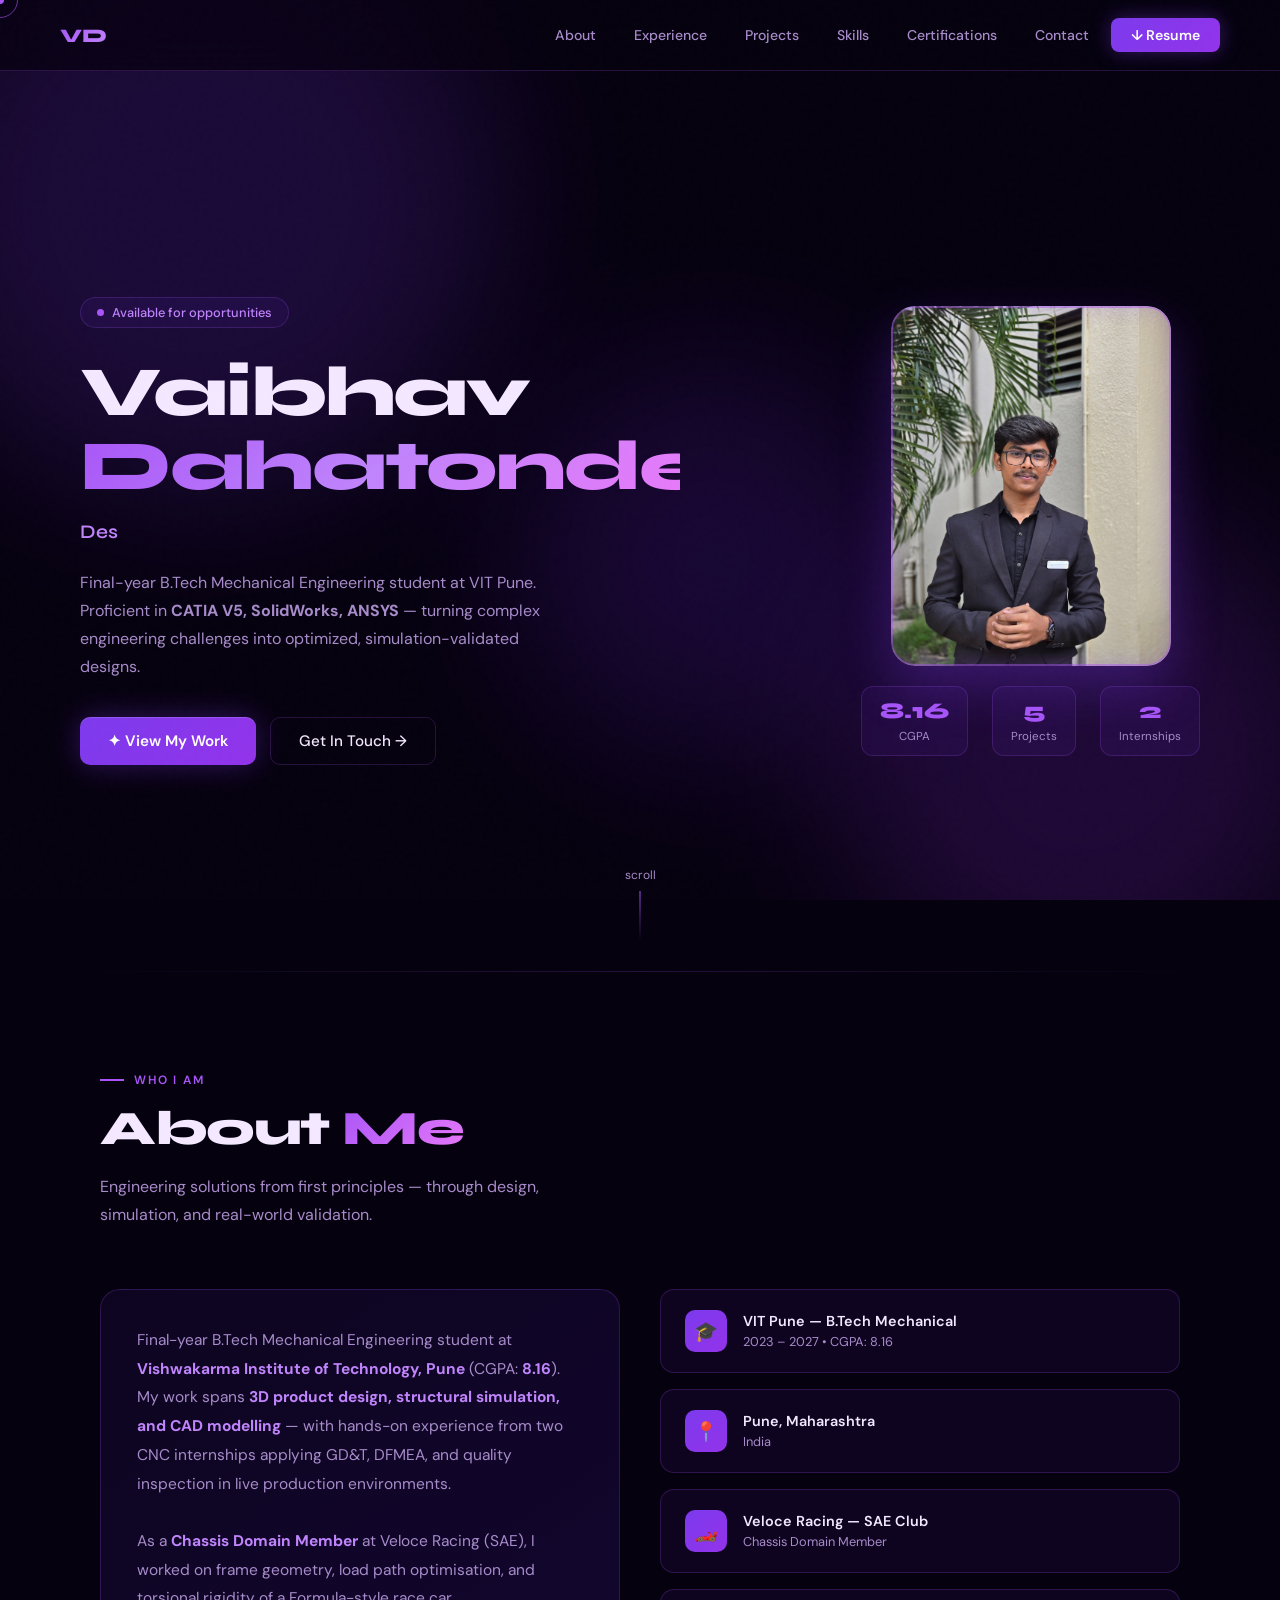
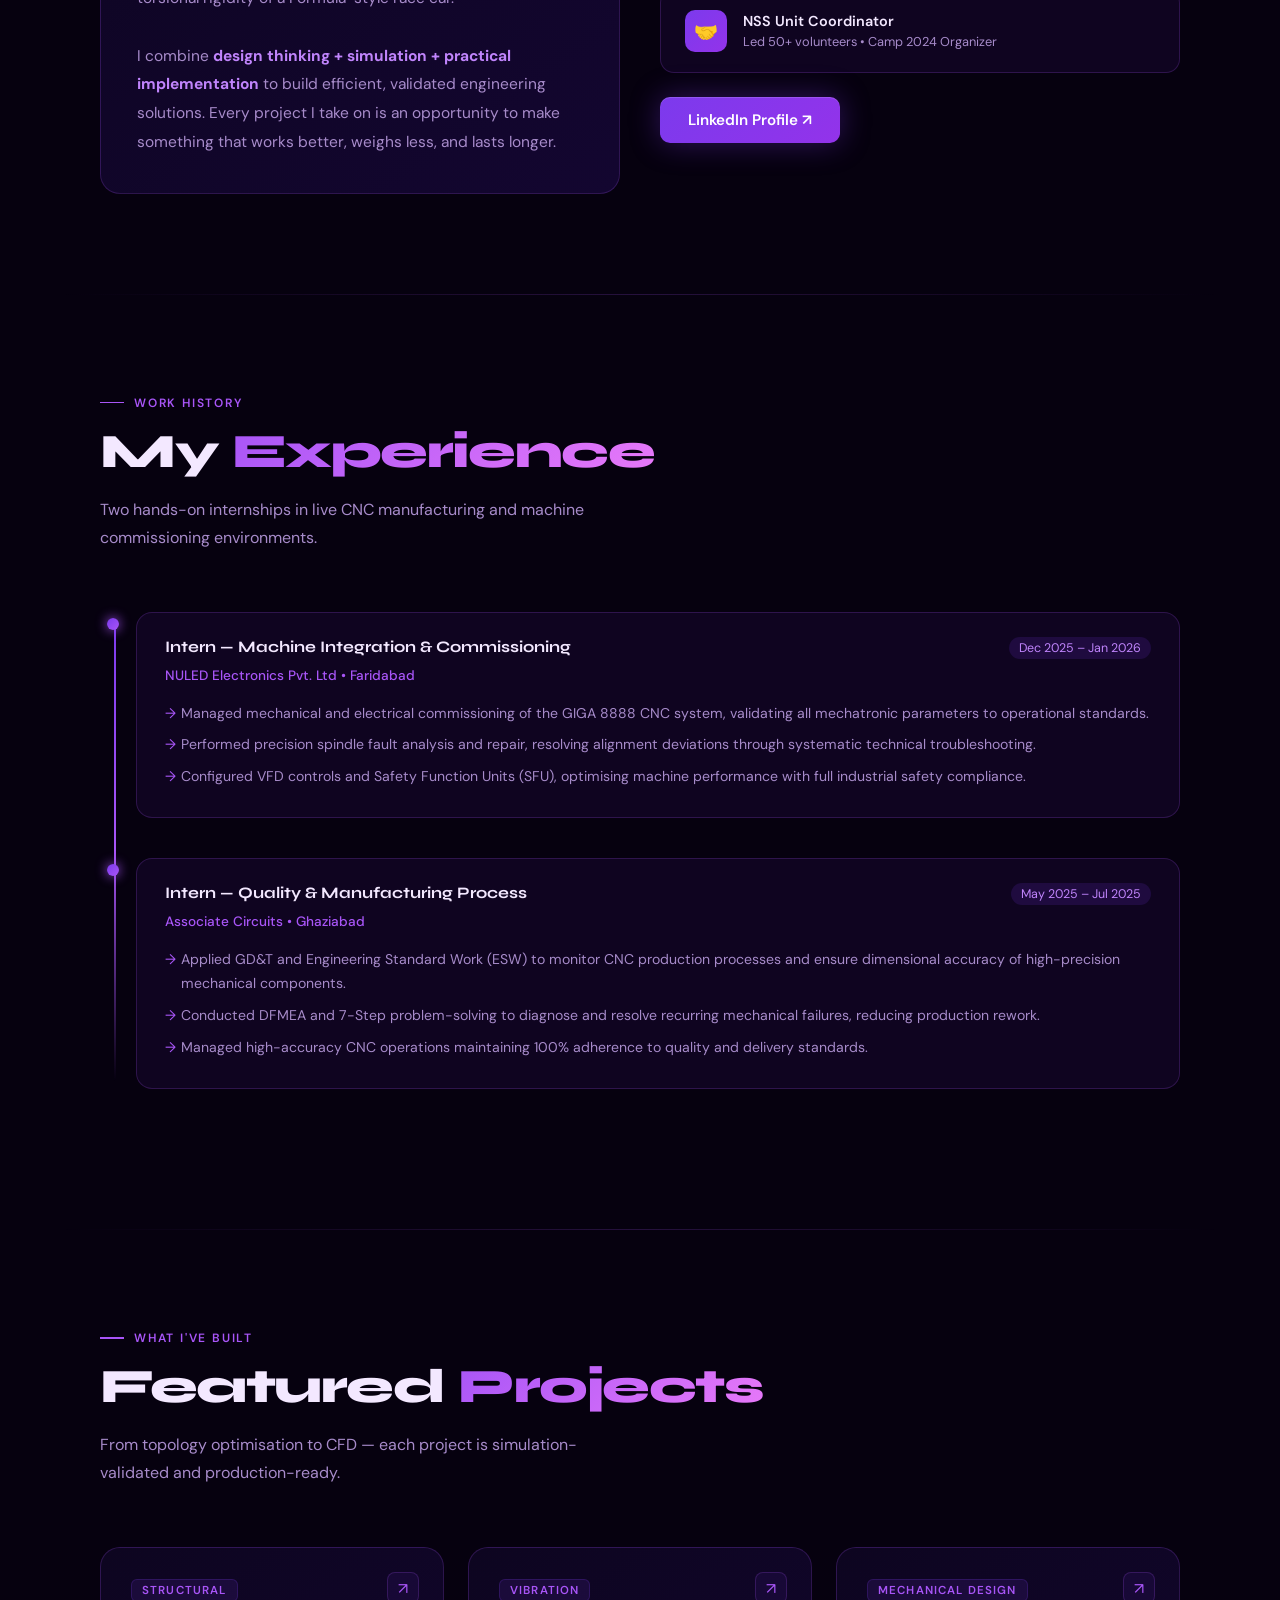
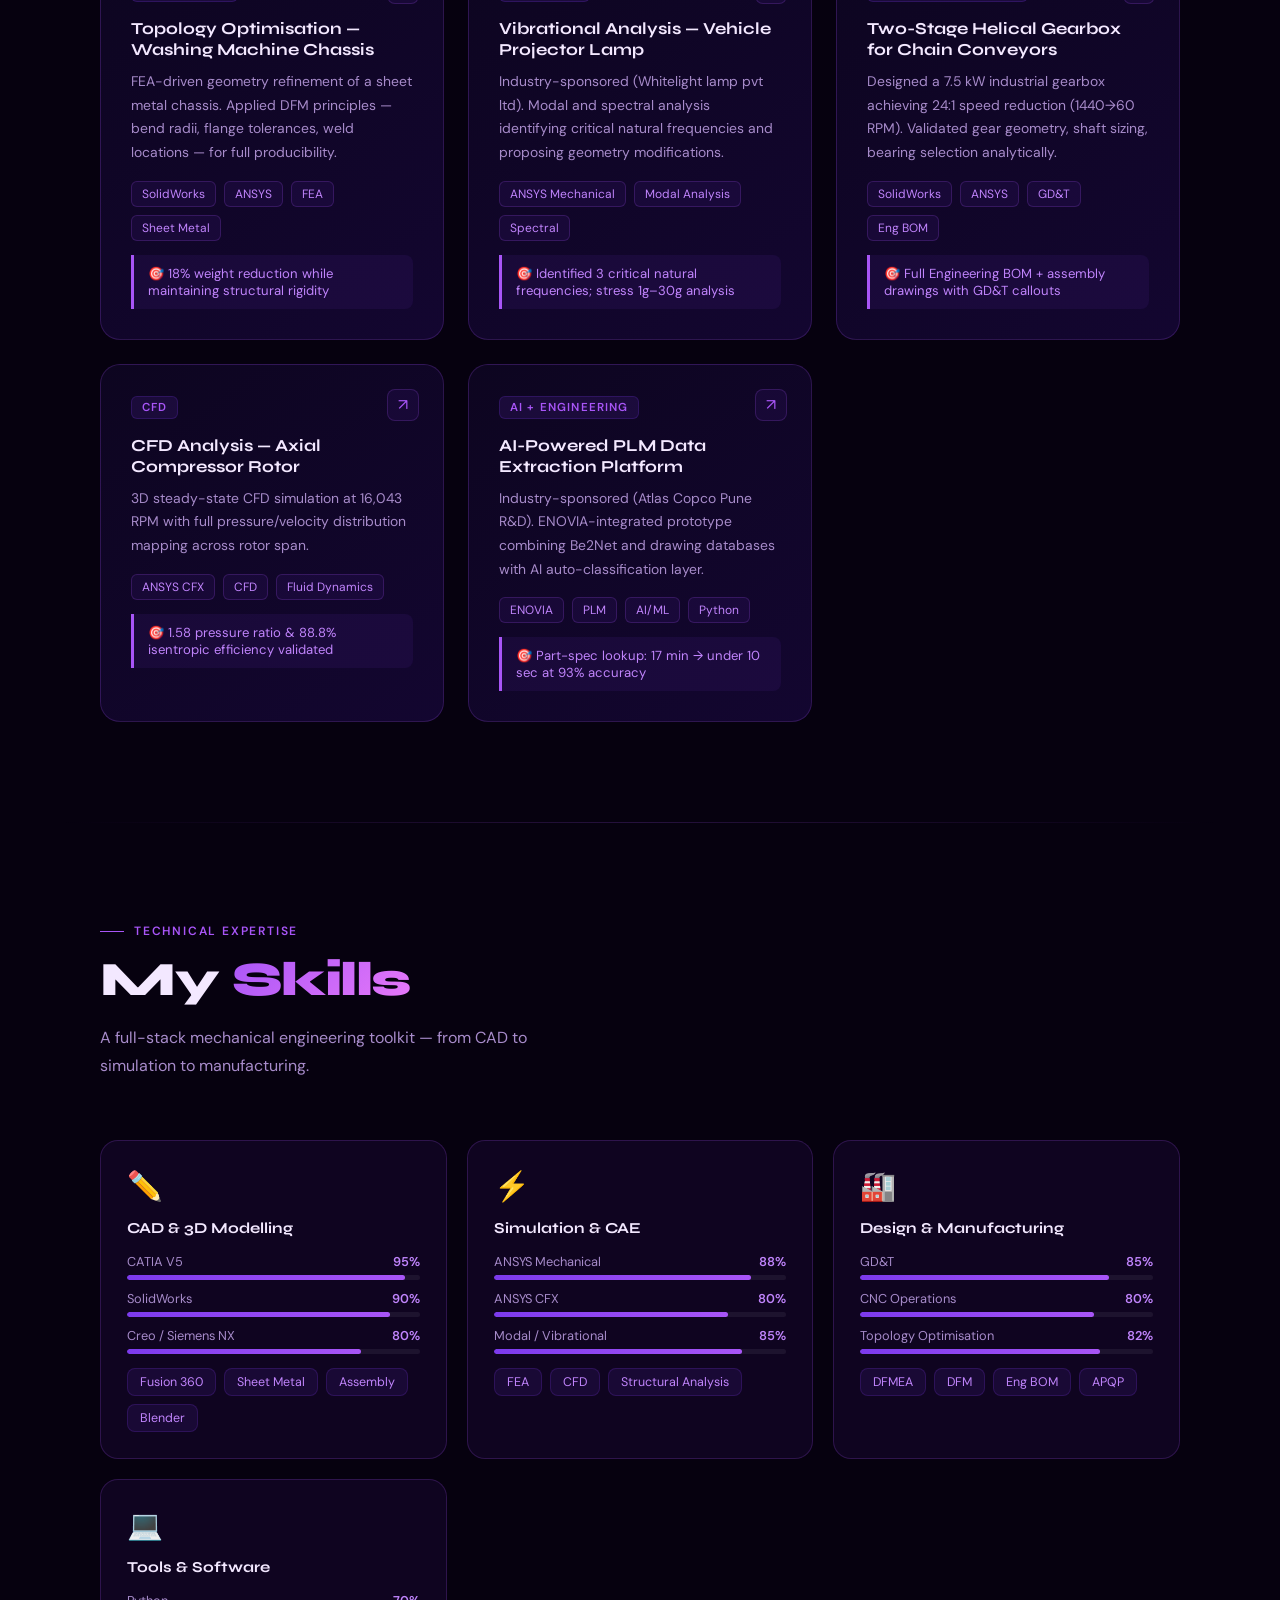
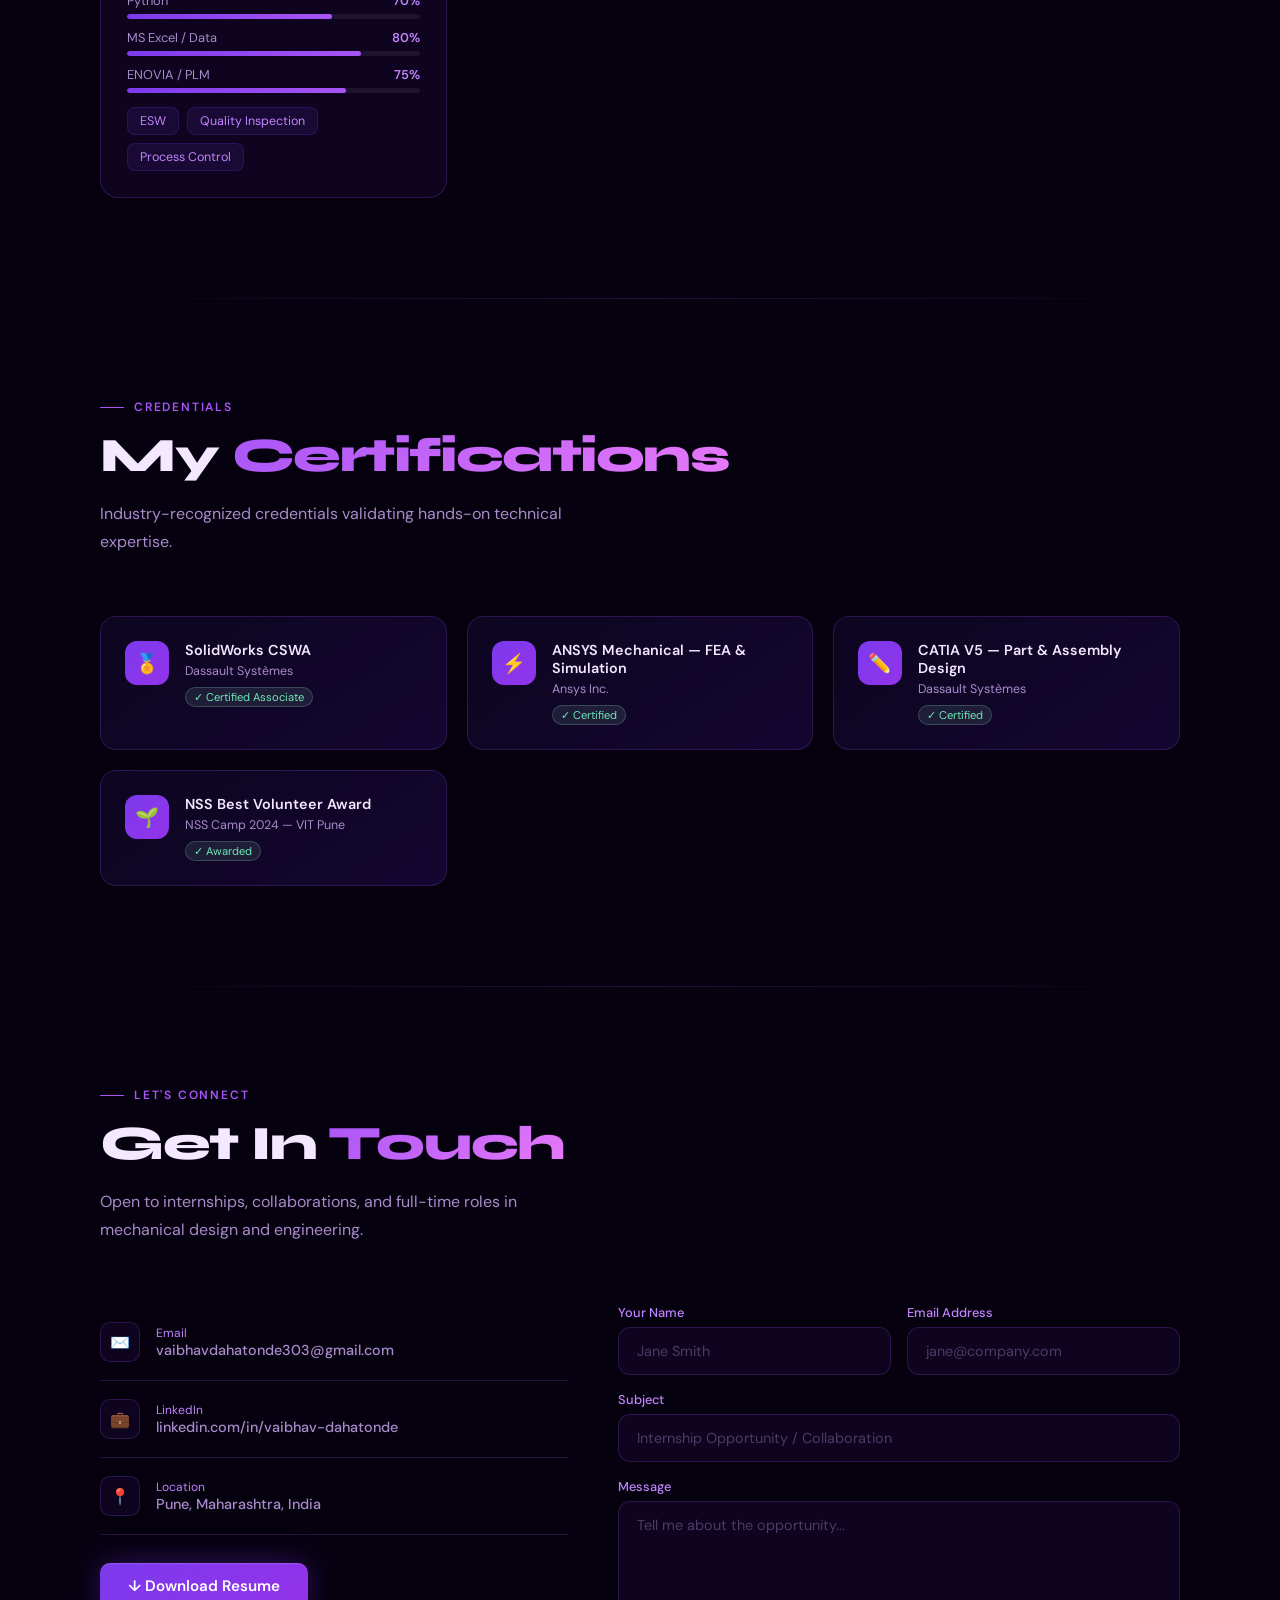
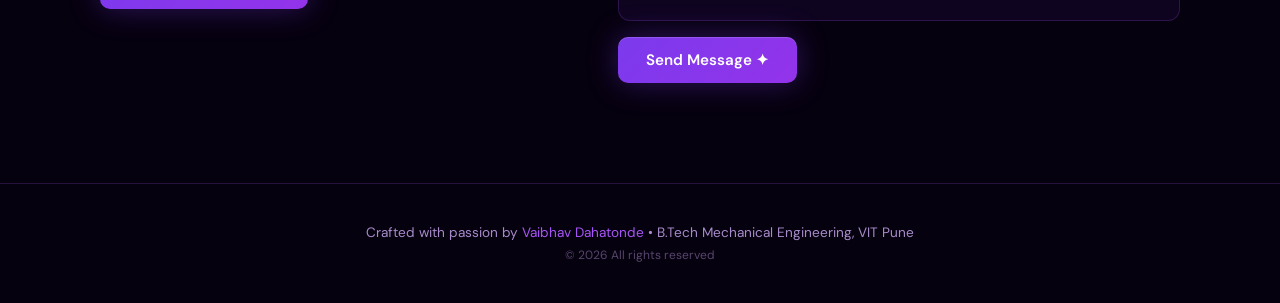
==== commit 150254f3: "Update index.html" ====
--- a/index.html
+++ b/index.html
@@ -1,4 +1,4 @@
-﻿<!DOCTYPE html>
+<!DOCTYPE html>
 <html lang="en">
 <head>
 <meta charset="UTF-8">
@@ -196,12 +196,12 @@
 }
 .avatar-wrap img {
   position: absolute;
-  top: 50%;
-  left: 50%;
-  width: 360px;
-  height: 280px;
+  top: 0;
+  left: 0;
+  width: 100%;
+  height: 100%;
   object-fit: cover;
-  transform: translate(-50%, -50%) rotate(0deg);
+  border-radius: 24px;
   z-index: 1;
 }
 .avatar-placeholder {
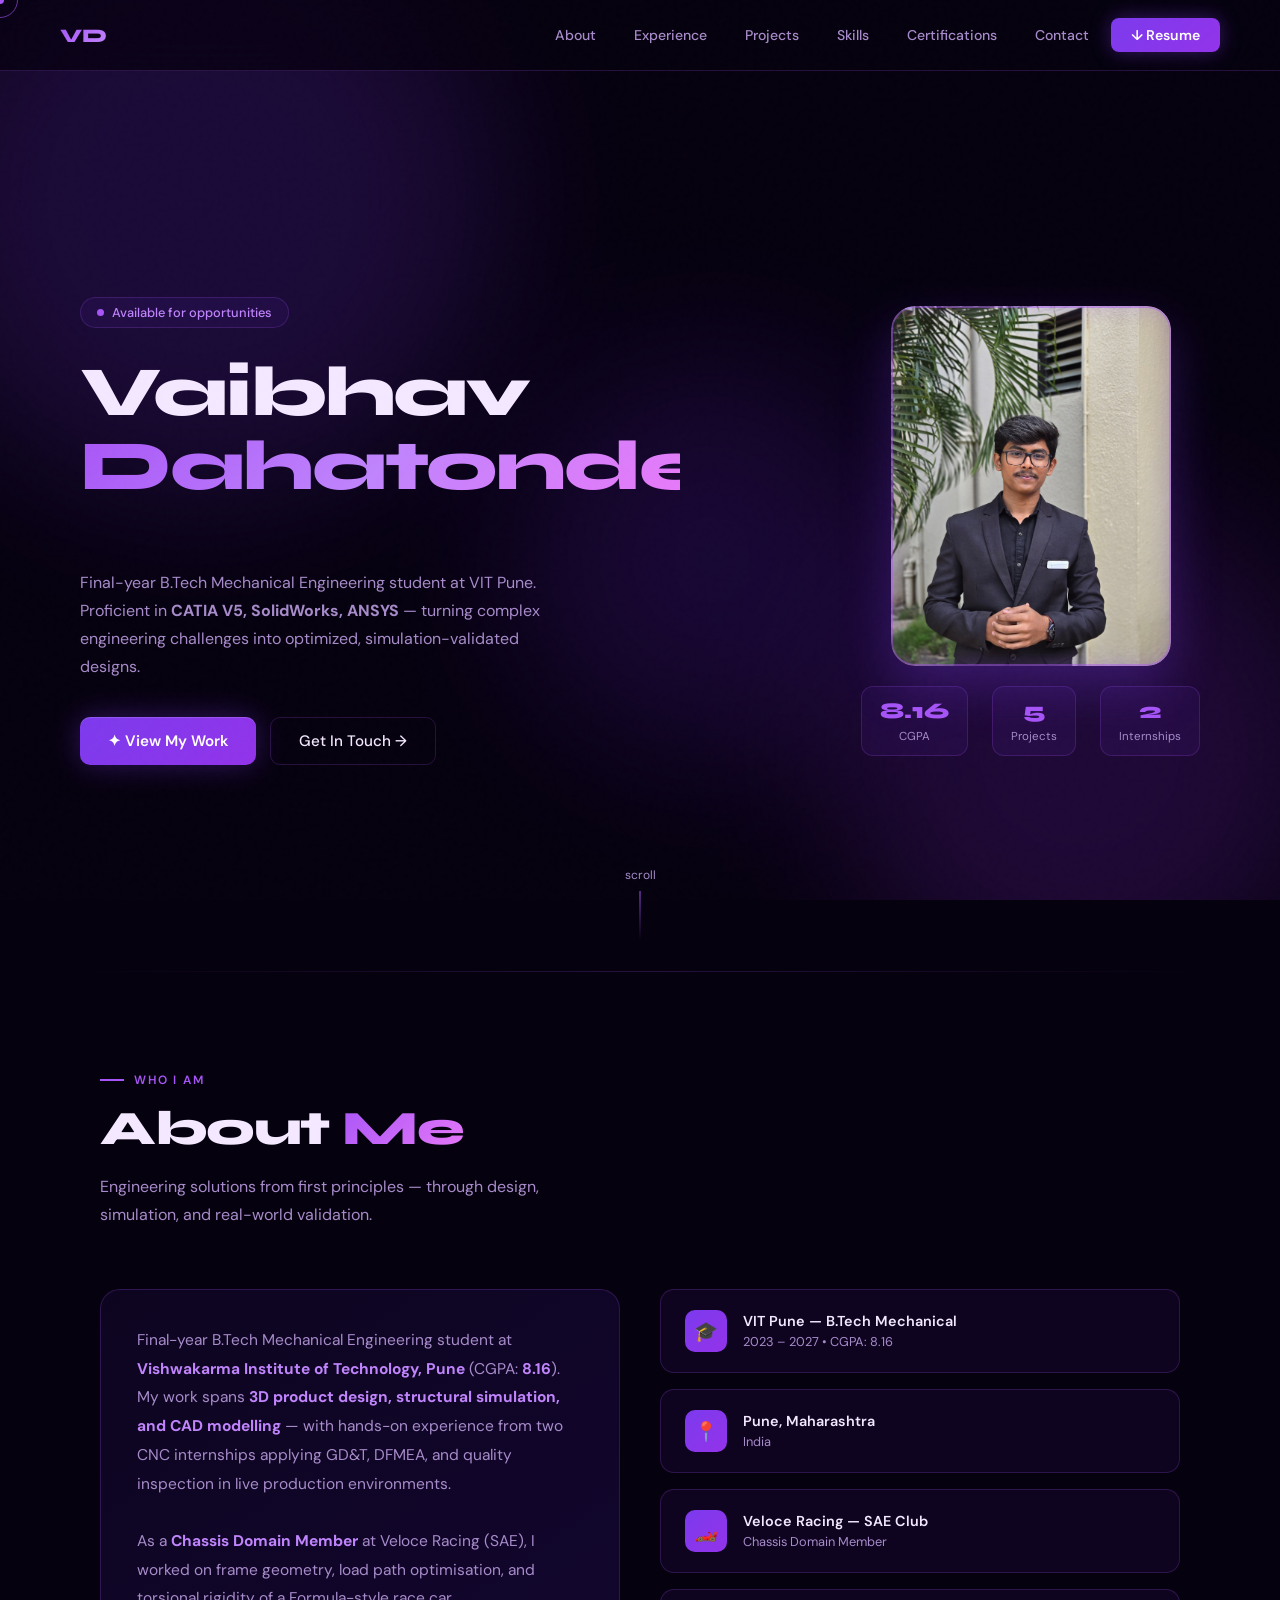
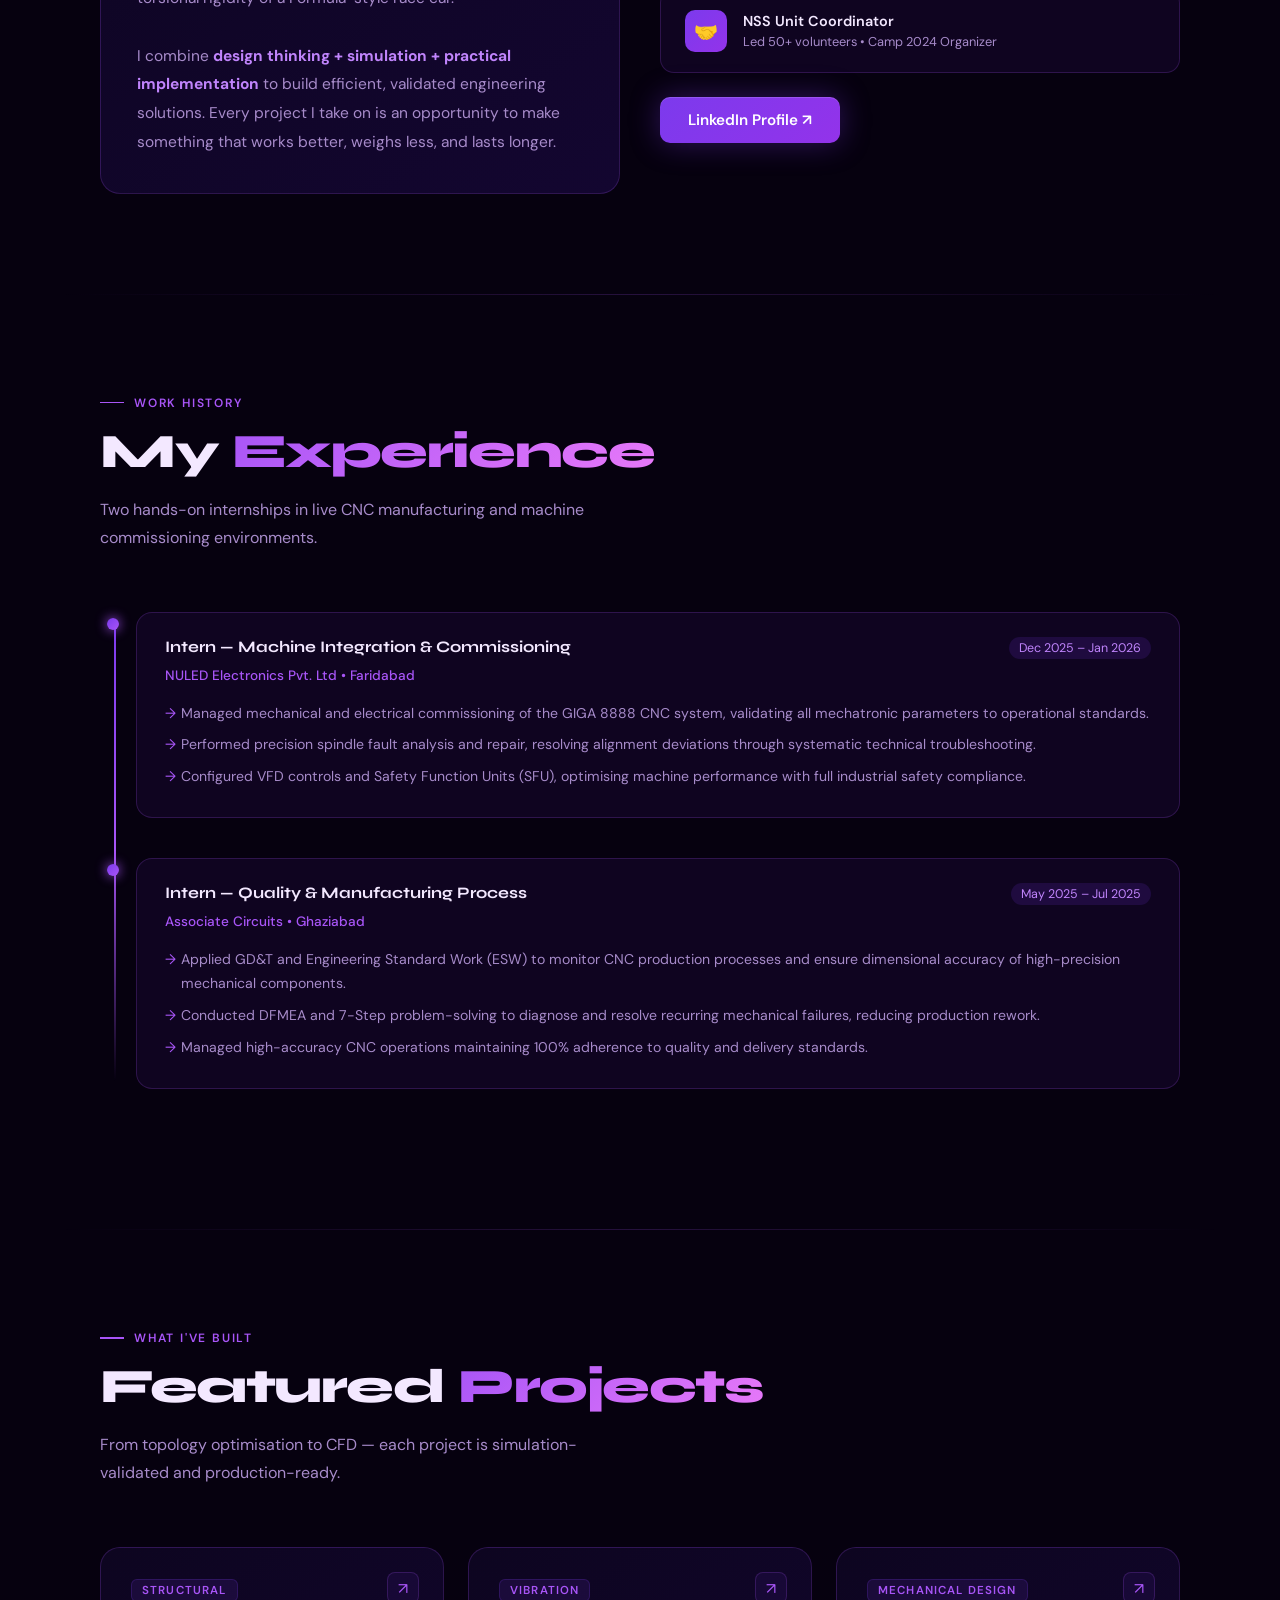
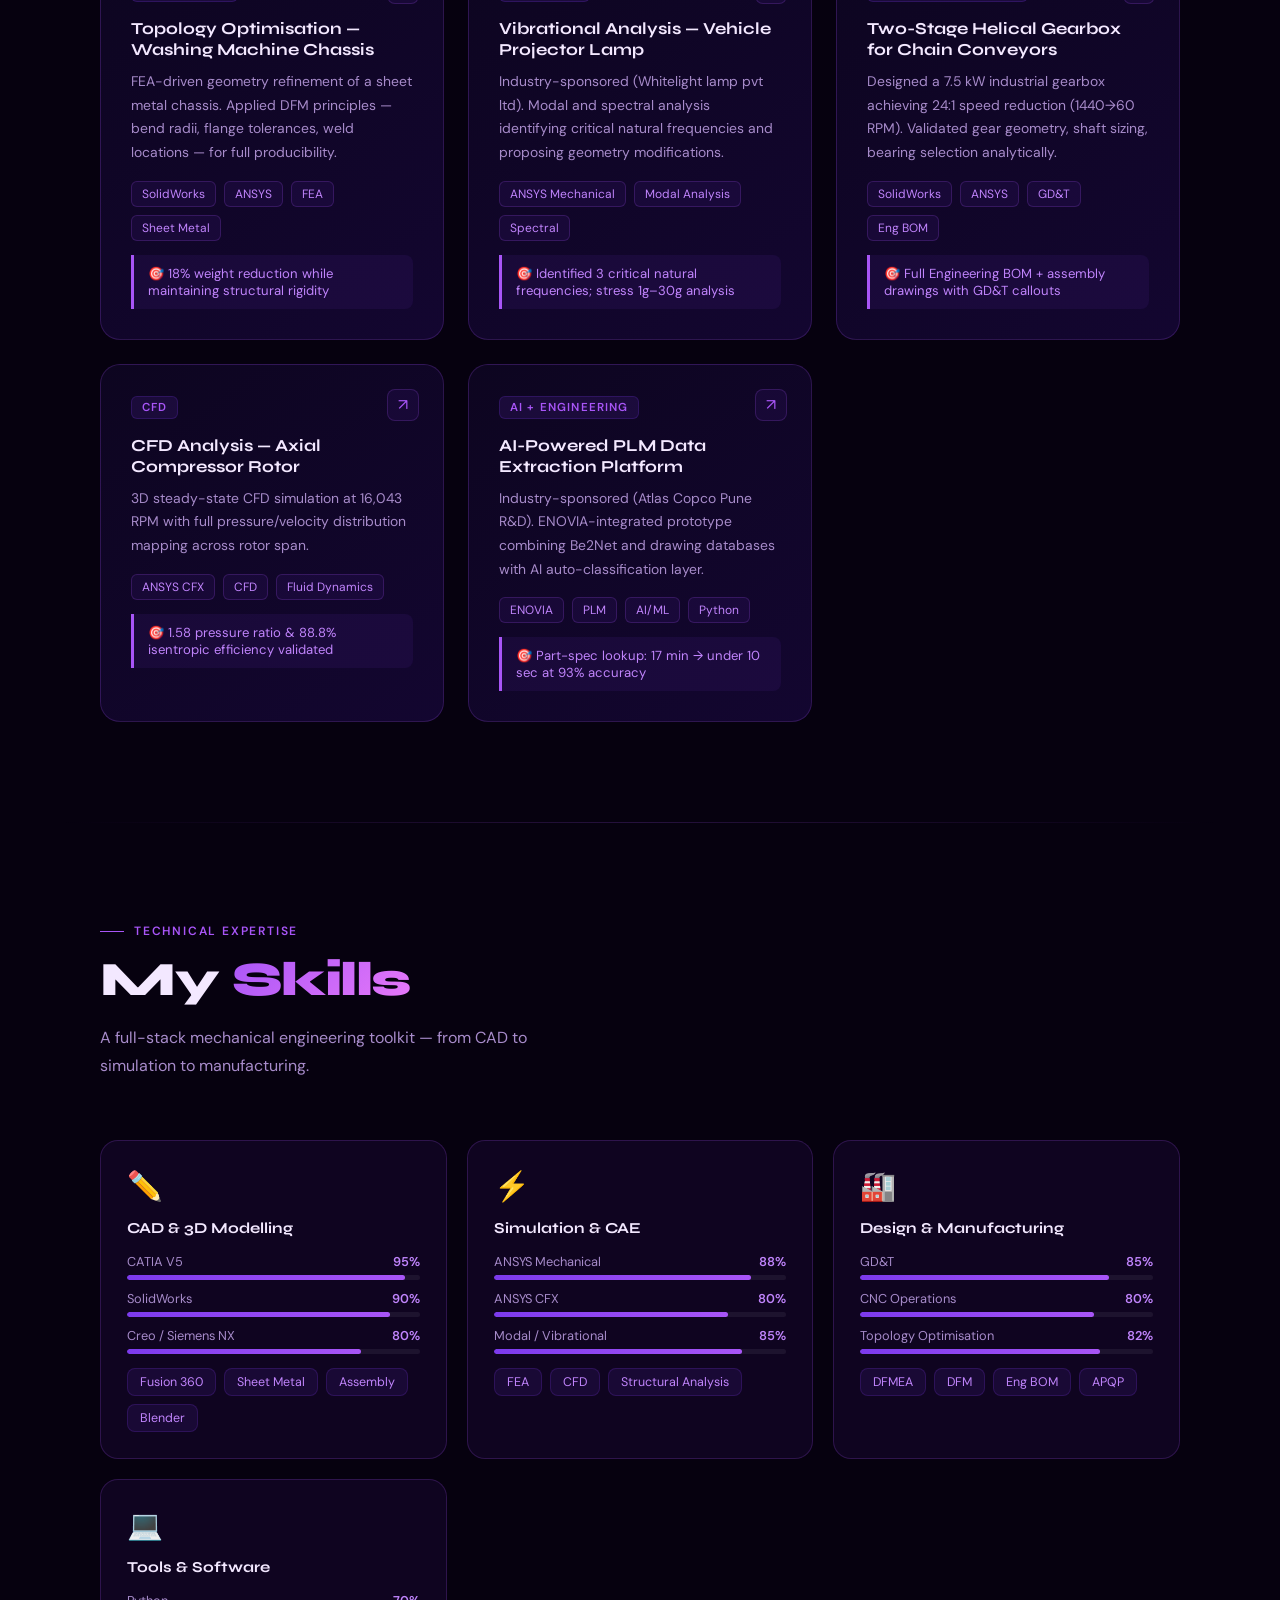
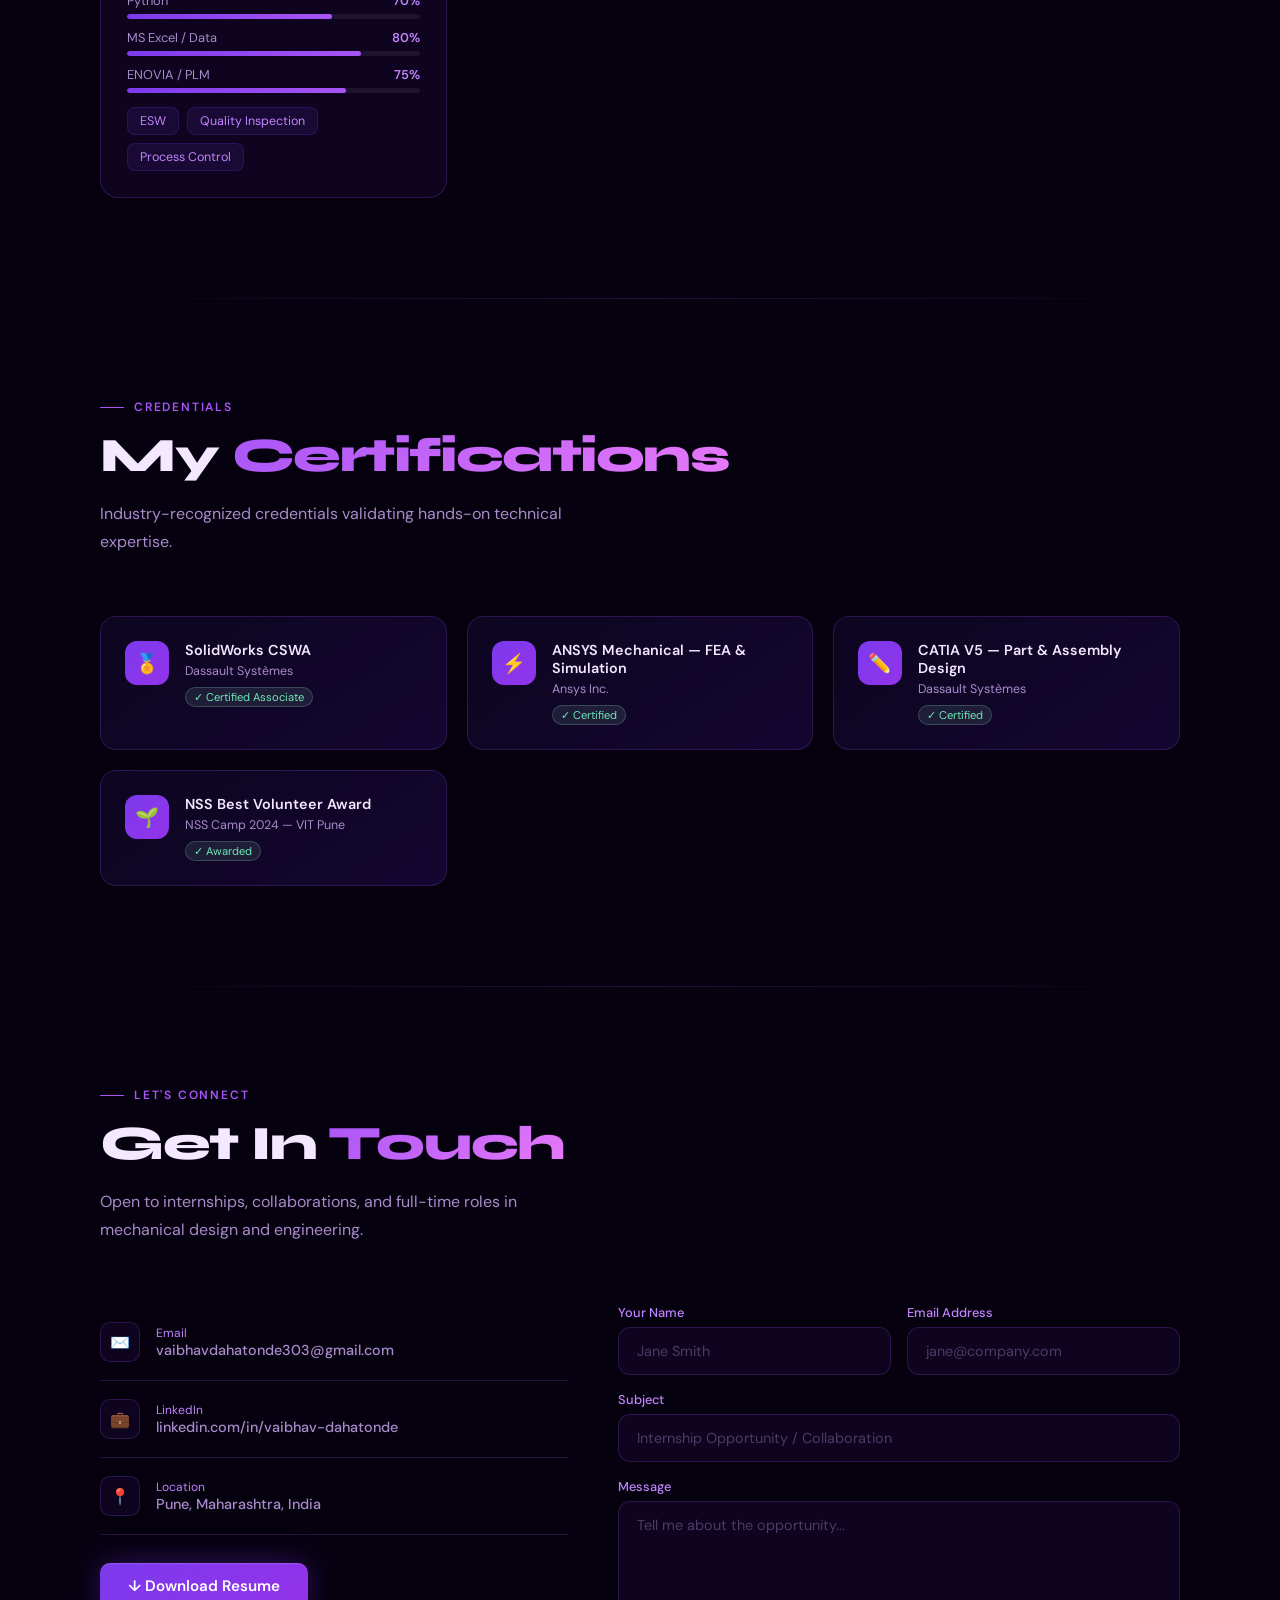
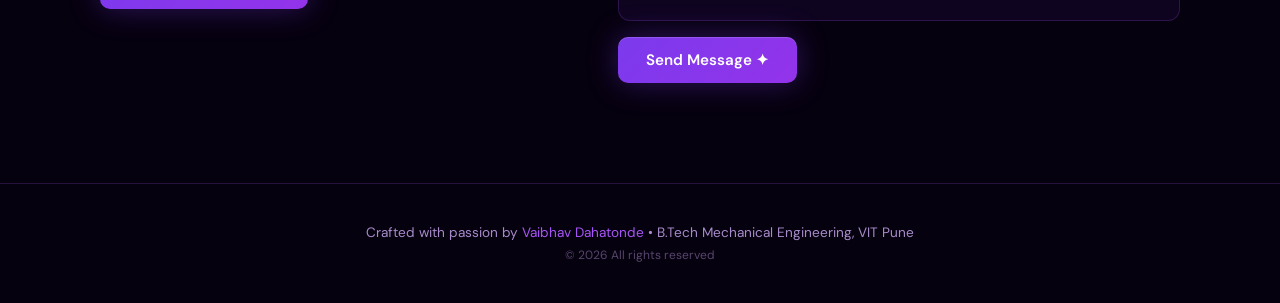
==== commit 4089b65b: "Update index.html" ====
--- a/index.html
+++ b/index.html
@@ -46,7 +46,7 @@
   position: fixed; top:0; left:0; width:36px; height:36px;
   border:1.5px solid rgba(168,85,247,0.6); border-radius:50%;
   pointer-events:none; z-index:9998; transform:translate(-50%,-50%);
-  transition: all 0.15s ease;
+  transition: transform 0.15s ease, border-color 0.15s ease;
 }
 body:has(a:hover) .cursor-ring,
 body:has(button:hover) .cursor-ring { transform:translate(-50%,-50%) scale(1.6); border-color:var(--v3); }
